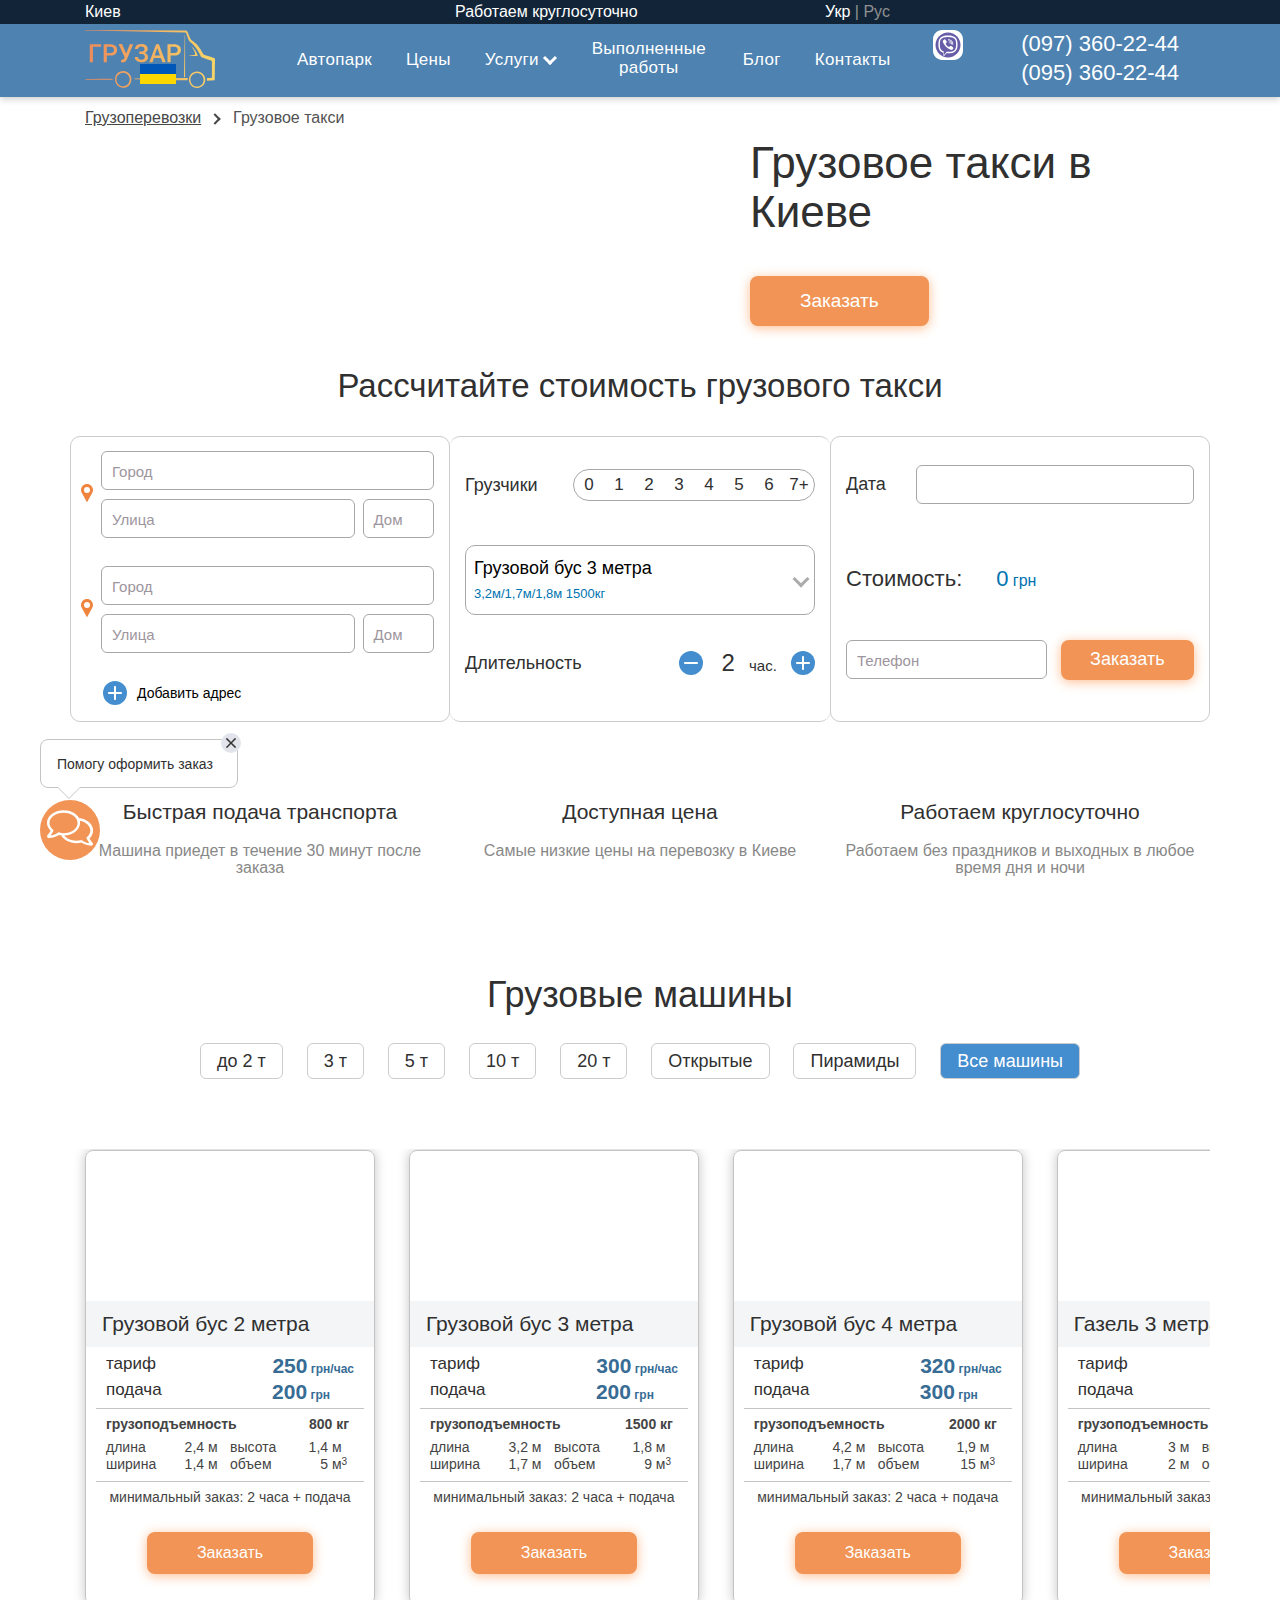
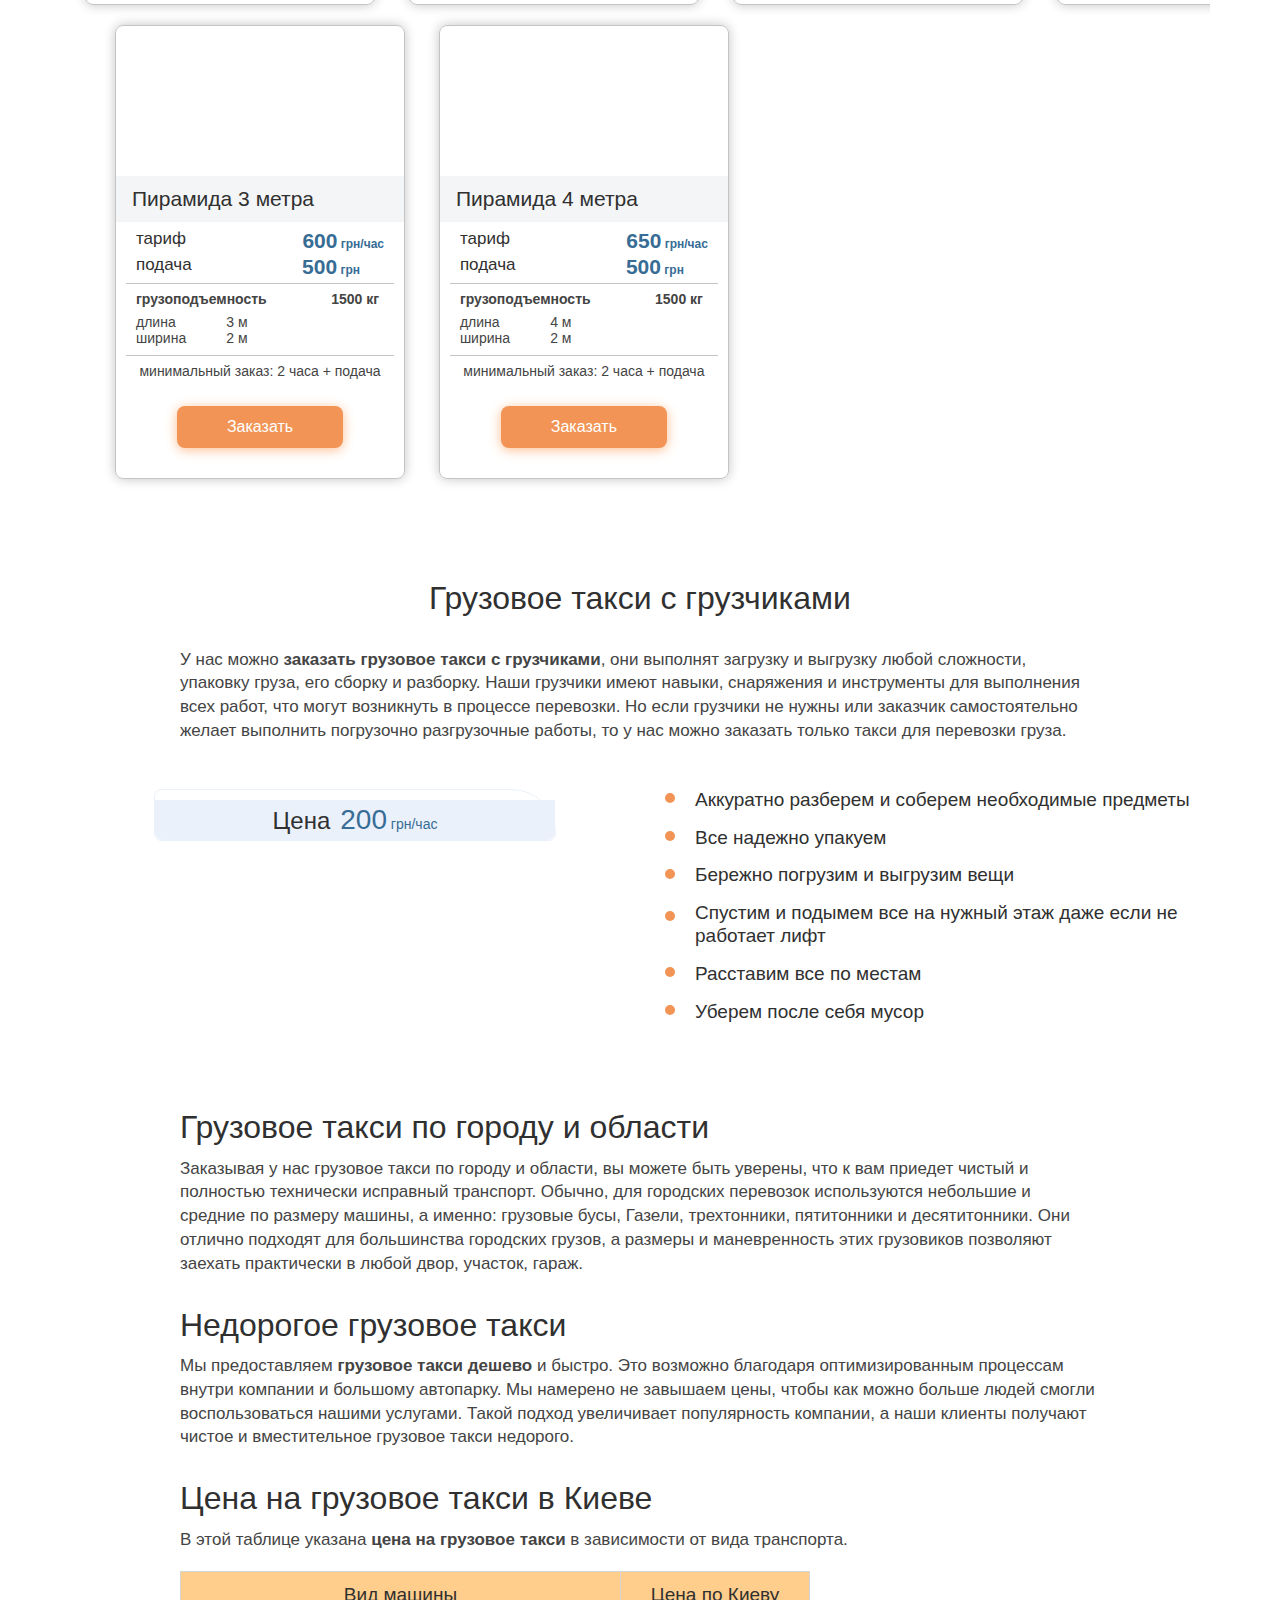
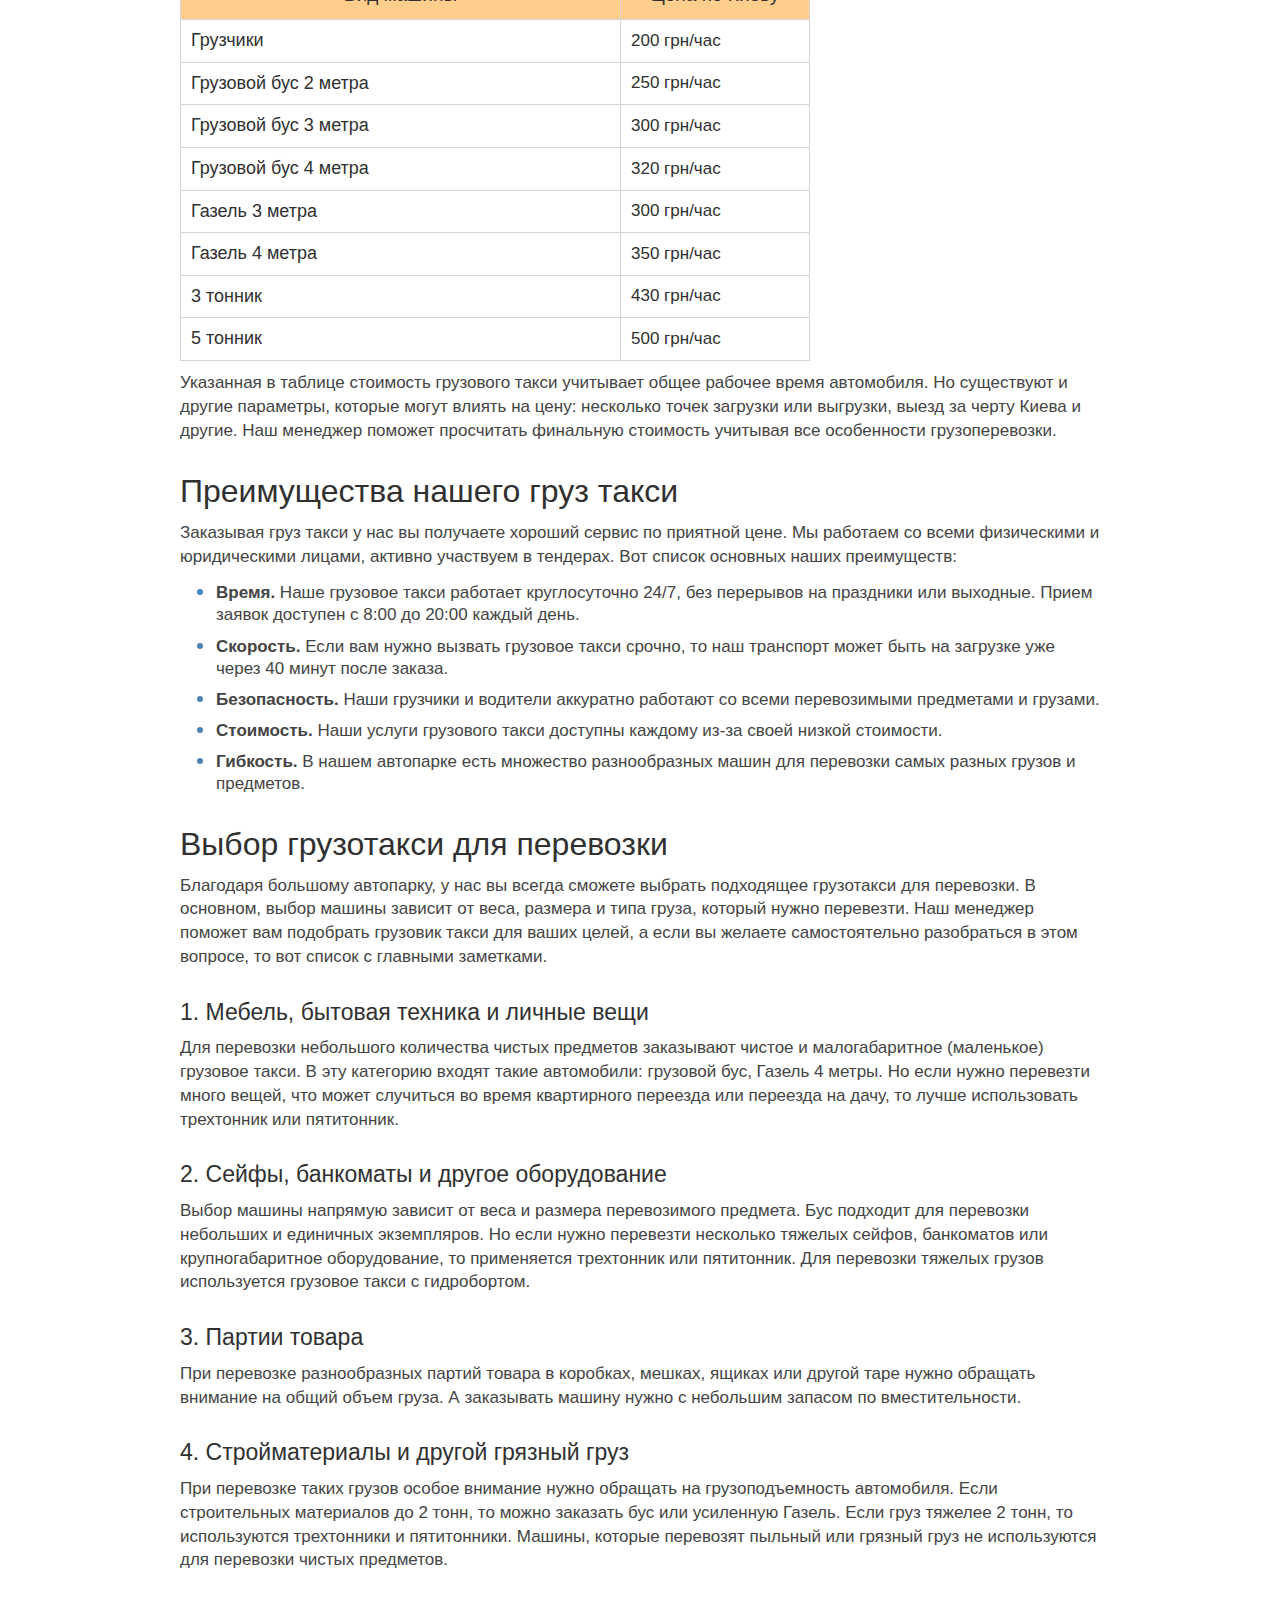
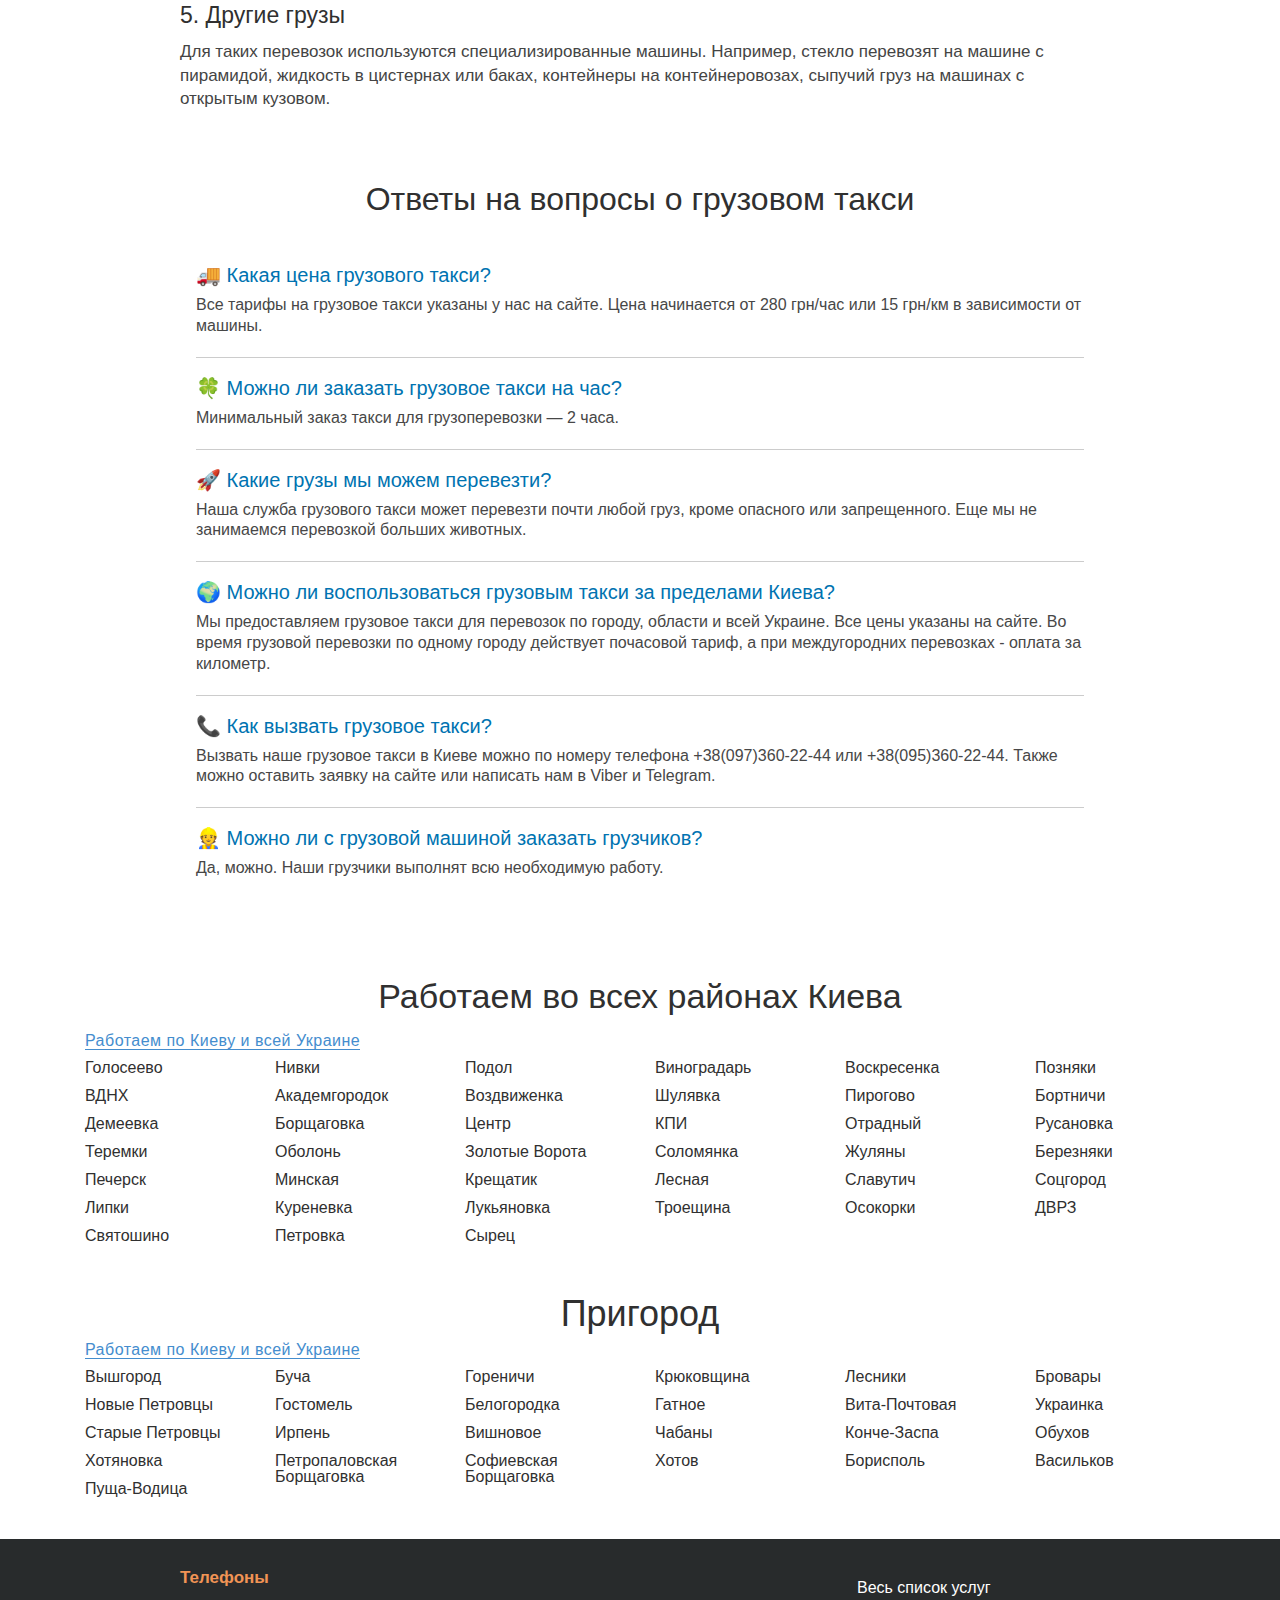
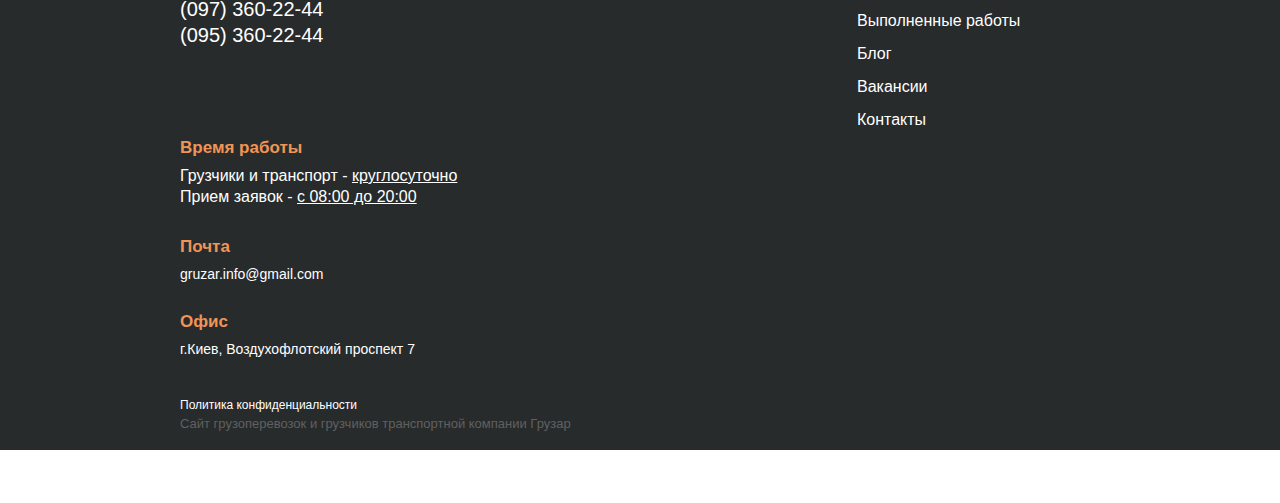
==== index.html @ 28104912 "add page to test" ====
<!DOCTYPE html>
<html lang="ru">
<head>
	<meta charset="utf-8">
	<meta name="viewport" content="width=device-width, initial-scale=1, shrink-to-fit=no">

	<title>Грузовое Такси Киев от 280 грн - Заказать недорого</title>
	<meta name="description" content="Заказать грузовое такси Киев ✔️ Недорого / Дешево ⚡️ Груз / Грузо такси ✔️ Вызвать грузовое такси с грузчиками ⭐ Цена / Стоимость услуги">

	<link rel="canonical" href="https://gruzar.com.ua/gruzovoe-taksi"/>

	<link rel="alternate" hreflang="ru" href="https://gruzar.com.ua/gruzovoe-taksi"/>
	<link rel="alternate" hreflang="uk" href="https://gruzar.com.ua/ua/gruzovoe-taksi"/>

	<meta property="og:title" content="Грузовое Такси Киев от 280 грн - Заказать недорого">
	<meta property="og:description" content="Заказать грузовое такси Киев ✔️ Недорого / Дешево ⚡️ Груз / Грузо такси ✔️ Вызвать грузовое такси с грузчиками ⭐ Цена / Стоимость услуги">
	<meta property="og:image" content="/images/main/cargo-taxi-600x425.jpg">
	<meta property="og:url" content="https://gruzar.com.ua/gruzovoe-taksi">
	<meta property="og:type" content="website">

	<link rel="shortcut icon" href="/images/favicon/favicon.ico" type="image/x-icon"/>
	<link rel="icon" type="image/png" sizes="32x32" href="/images/favicon/favicon-32x32.png"/>
	<link rel="apple-touch-icon" sizes="72x72" href="/images/favicon/favicon-72x72.png"/>
	<link rel="apple-touch-icon" sizes="114x114" href="/images/favicon/favicon-114x114.png"/>
	<link rel="apple-touch-icon" sizes="180x180" href="/images/favicon/favicon-180x180.png"/>

	<link rel="stylesheet" type="text/css" href="/css/bootstrap-grid.min.css"/>
	<link rel="stylesheet" type="text/css" href="/css/style.css"/>
	<link rel="stylesheet" type="text/css" href="/css/air-datepicker.css"/>
	<link rel="stylesheet" type="text/css" href="/css/calculator.css"/>
	<link rel="stylesheet" type="text/css" href="/css/services2.css"/>
	
	<script type="application/ld+json">
	{
		"@context": "http://schema.org",
		"@type": "Product",
		"image":"https://gruzar.com.ua/images/main/cargo-taxi-600x425.jpg",
		"name":"Грузовое такси",
		"brand":"Грузар",
		"description": "Заказать грузовое такси Киев ✔️ Недорого / Дешево ⚡️ Груз / Грузо такси ✔️ Вызвать грузовое такси с грузчиками ⭐ Цена / Стоимость услуги",
		"offers": {
			"@type": "Offer",
			"url": "https://gruzar.com.ua/gruzovoe-taksi",
			"price": "300",
			"priceCurrency": "UAH"
		}
	}
	</script>
	<!-- Google Tag Manager -->
	<script>(function(w,d,s,l,i){w[l]=w[l]||[];w[l].push({'gtm.start':
	new Date().getTime(),event:'gtm.js'});var f=d.getElementsByTagName(s)[0],
	j=d.createElement(s),dl=l!='dataLayer'?'&l='+l:'';j.async=true;j.src=
	'https://www.googletagmanager.com/gtm.js?id='+i+dl;f.parentNode.insertBefore(j,f);
	})(window,document,'script','dataLayer','GTM-MPBRTF9');</script>
	<!-- End Google Tag Manager -->
</head>
<body>
	<!-- Google Tag Manager (noscript) -->
	<noscript><iframe src="https://www.googletagmanager.com/ns.html?id=GTM-MPBRTF9"
	height="0" width="0" style="display:none;visibility:hidden"></iframe></noscript>
	<!-- End Google Tag Manager (noscript) -->
	<header>
		<div class="dark-menu">
			<div class="container">
				<div class="row no-gutters align-items-center">
					<div class="col-2 col-md-4">Киев</div>
					<div class="col-7 col-md-4 small-text">Работаем круглосуточно</div>
					<div class="col-3 col-md-4 language"><a href="https://gruzar.com.ua/ua/gruzovoe-taksi" title="Українська">Укр</a> | Рус</div>
				</div>
			</div>
		</div>
		<div class="light-menu">
			<div class="container">
				<div class="row no-gutters align-items-center">
					<div class="col-1 col-sm-2 d-lg-none">
						<div class="toggle-menu hamRotate">
							<span class="line top"></span>
							<span class="line middle"></span>
							<span class="line bottom"></span>
						</div>
					</div>
					<div class="col-3 col-sm-3 col-lg-2 header-logo">
						<a href="https://gruzar.com.ua" title="Главная"><img src="/images/logo.svg" width="130" height="auto" alt="Грузоперевозки Грузар"></a>
					</div>
					<div class="col-lg-7 mobile-menu">
						<ul class="header-menu">
							<li><a href="https://gruzar.com.ua/avtopark" title="Автопарк">Автопарк</a></li>
							<li><a href="https://gruzar.com.ua/tarifu" title="Цены">Цены</a></li>
							<li class="parrent"><span class="mobile-all-service">Услуги</span>
								<div class="mobile-all-service-list">
									<div class="submenu">
										<div class="submenu-block">
											<span class="listname">Переезды</span>
											<ul>
												<li><a href="https://gruzar.com.ua/kvartirnuj-pereezd" title="Квартирный переезд">Квартирный переезд</a></li>
												<li><a href="https://gruzar.com.ua/office-pereezd" title="Офисный переезд">Офисный переезд</a></li>
												<li><a href="https://gruzar.com.ua/pereezd/dachna" title="Переезд на дачу">Переезд на дачу</a></li>
												<li><a href="https://gruzar.com.ua/pereezd/sklad" title="Переезд склада">Переезд склада</a></li>
												<li><a href="https://gruzar.com.ua/pereezd" title="Организация переезда под ключ">Организация переезда</a></li>
											</ul>
										</div>
										<div class="submenu-block">
											<span class="listname">Перевозки</span>
											<ul>
												<li><a href="https://gruzar.com.ua/gruzchiki" title="Грузчики">Грузчики</a></li>
												<li class="submenu-active-link">Грузовое такси</li>
												<li><a href="https://gruzar.com.ua/perevozka-veshchei" title="Перевозка вещей">Перевозка вещей</a></li>
												<li><a href="https://gruzar.com.ua/perevozka-mebeli" title="Перевозка мебели">Перевозка мебели</a></li>
												<li><a href="https://gruzar.com.ua/perevozka-bytovoy-tekhniki/holodilnik" title="Перевозка холодильника">Перевозка холодильника</a></li>
												<li><a href="https://gruzar.com.ua/perevozka-mebeli/pianino" title="Перевозка пианино">Перевозка пианино</a></li>
											</ul>
										</div>
										<div class="submenu-block submenu-block-last">
											<ul class="list-submenu-block-last">
												<li><a href="https://gruzar.com.ua/perevozka-strojmaterialov/steklo" title="Перевозка стекла">Перевозка стекла</a></li>
												<li><a href="https://gruzar.com.ua/perevozka-strojmaterialov" title="Перевозка стройматериалов">Перевозка стройматериалов</a></li>
												<li><a href="https://gruzar.com.ua/perevozka-oborudovanija/sejf" title="Перевозка сейфа">Перевозка сейфа</a></li>
												<li><a href="https://gruzar.com.ua/avtoperevozki" title="Автоперевозки">Автоперевозки</a></li>
												<li><a href="https://gruzar.com.ua/avtopark/gazel" title="Перевозки на Газели">Перевозки на ГАЗЕЛИ</a></li>
												<li class="last"><a href="https://gruzar.com.ua/vse-uslugi" title="Полный список услуг">Полный список услуг</a></li>
											</ul>
										</div>
									</div>
									<div class="submenu-radius svg-left">
										<svg xmlns="http://www.w3.org/2000/svg" xmlns:xlink="http://www.w3.org/1999/xlink" width="16" height="16" viewBox="0 0 10 10">
											<path class="cls-1" d="M615,13449a10.015,10.015,0,0,0,10-10v10H615Z" transform="translate(-615 -13439)"></path>
										</svg>
									</div>
									<div class="submenu-radius svg-right">
										<svg xmlns="http://www.w3.org/2000/svg" xmlns:xlink="http://www.w3.org/1999/xlink" width="16" height="16" viewBox="0 0 10 10">
											<path class="cls-1" d="M615,13449a10.015,10.015,0,0,0,10-10v10H615Z" transform="translate(-615 -13439)"></path>
										</svg>
									</div>
								</div>
							</li>
							<li class="cases"><a href="https://gruzar.com.ua/vypolnennye-raboty" title="Выполненные работы">Выполненные работы</a></li>
							<li><a href="https://gruzar.com.ua/blog" title="Блог">Блог</a></li>
							<li><a href="https://gruzar.com.ua/contacts" title="Контакты">Контакты</a></li>
						</ul>
					</div>
					<div class="col-8 col-sm-7 col-lg-3">
						<div class="header-phones">
							<div class="phone-messengers">
								<a rel="nofollow" href="viber://chat?number=380973602244" title="Написать в Viber"><img src="/images/viber-logo.svg" width="30" height="auto" alt="Логотип Viber"></a>
								<a rel="nofollow" href="tg://resolve?domain=gruzar" title="Написать в Telegram"><img src="/images/telegram-logo.svg" width="30" height="auto" alt="Логотип Telegram"></a>
							</div>
							<div class="phone-numbers">
								<a rel="nofollow" href="tel:0973602244" title="Номер телефона 0973602244">(097) 360-22-44</a>
								<a rel="nofollow" href="tel:0953602244" title="Номер телефона 0953602244">(095) 360-22-44</a>
							</div>
						</div>
					</div>
				</div>
			</div>
		</div>
	</header>
	<section class="banner under-header">
		<div class="container">
			<ul class="main-breadcrumbs" itemscope itemtype="https://schema.org/BreadcrumbList">
				<li class="main-breadcrumbs-link" itemprop="itemListElement" itemscope itemtype="https://schema.org/ListItem"><a itemprop="item" href="https://gruzar.com.ua" title="Грузоперевозки"><span itemprop="name">Грузоперевозки</span></a><meta itemprop="position" content="1" /></li>
				<li class="main-breadcrumbs-active-link" itemprop="itemListElement" itemscope itemtype="https://schema.org/ListItem"><span itemprop="name">Грузовое такси</span><meta itemprop="position" content="2" /></li>
			</ul>
			<div class="row align-items-center">
				<div class="col-12 col-sm-6 col-lg-7"><img src="/images/cargo-taxi.svg" width="630" height="auto" alt="Грузовое такси"></div>
				<div class="col-12 col-sm-6 col-lg-5 banner-text">
					<h1>Грузовое такси в Киеве</h1>
					<div class="banner-buy"><button class="open-phone-form default banner-size" type="button" data-type="Кнопка с баннера">Заказать</button></div>
				</div>
			</div>
		</div>
	</section>
	<section class="calculator">
		<div class="container">
			<div class="row">
				<div class="col-12 calculator-button-wrap">
					<h2>Рассчитайте стоимость грузового такси</h2>
					<div class="arrow-button">
						<span id="open_calc" class="status-calc visible">[Показать]</span>
						<span id="close_calc" class="status-calc unvisible">[Закрыть]</span>
					</div>
				</div>
			</div>
			<div class="row justify-content-center wrap-calculator close-calc-width-767">
				<div class="col-12 col-sm-10 col-md-4 item">
					<div class="wrap-address">
						<div class="address">
							<div class="img-location"><svg width="12" height="18" viewBox="0 0 12 18"><path fill-rule="evenodd" clip-rule="evenodd" d="M0 6.00001C0 2.69167 2.69167 0 6.00001 0C9.30836 0 12 2.69167 12 5.99998C12 6.99314 11.7517 7.9779 11.2815 8.84837L6.32812 17.8066C6.26221 17.926 6.13659 18 6.00001 18C5.86343 18 5.73782 17.926 5.6719 17.8066L0.720351 8.85132C0.248309 7.9779 0 6.99318 0 6.00001Z" fill="#EE843E"></path><circle cx="6" cy="6" r="3" fill="#FFFFFF"></circle></svg></div>
							<div class="intup-filds">
								<div id="select_city_1_wrap" class="city">
									<input class="entry" type="text" list="list_city_1" id="city" required="" name="1" inputmode="text" autocomplete="off">
									<label id="city23" class="for-entry" for="city">Город</label>
									<datalist id="list_city_1" class="option_list d-none"></datalist>
								</div>
								<div id="select_street_1_wrap" class="street-house-line">
									<div class="street">
										<input class="entry" type="text" list="list_street_1" id="street" required="" name="1" inputmode="text" autocomplete="off">
										<label class="for-entry" for="street">Улица</label>
										<datalist id="list_street_1" class="option_list d-none"></datalist>
									</div>
									<div class="house">
										<input class="entry" type="text" id="house" required="" name="1" inputmode="text" autocomplete="off">
										<label class="for-entry" for="house" autocomplete="off">Дом</label>
									</div>
								</div>
							</div>
						</div>
						<div class="address">
							<div class="img-location"><svg width="12" height="18" viewBox="0 0 12 18"><path fill-rule="evenodd" clip-rule="evenodd" d="M0 6.00001C0 2.69167 2.69167 0 6.00001 0C9.30836 0 12 2.69167 12 5.99998C12 6.99314 11.7517 7.9779 11.2815 8.84837L6.32812 17.8066C6.26221 17.926 6.13659 18 6.00001 18C5.86343 18 5.73782 17.926 5.6719 17.8066L0.720351 8.85132C0.248309 7.9779 0 6.99318 0 6.00001Z" fill="#EE843E"></path><circle cx="6" cy="6" r="3" fill="#FFFFFF"></circle></svg></div>
							<div class="intup-filds">
								<div id="select_city_2_wrap" class="city">
									<input class="entry" type="text" id="city2"  list="list_city_2" required="" name="1" inputmode="text" autocomplete="off">
									<label class="for-entry" for="city2">Город</label>
									<datalist id="list_city_2" class="option_list d-none"></datalist>
								</div>
								<div id="select_street_2_wrap" class="street-house-line">
									<div class="street">
										<input class="entry" type="text" list="list_street_2" id="street2" required="" name="1" inputmode="text" autocomplete="off">
										<label class="for-entry" for="street2">Улица</label>
										<datalist id="list_street_2" class="option_list d-none"></datalist>
									</div>	
									<div class="house">
										<input class="entry" type="text" id="house2" required="" name="1" inputmode="text" autocomplete="off">
										<label class="for-entry" for="house2">Дом</label>
									</div>
								</div>
							</div>
						</div>
						<div id="address3" class="address additional-address d-none">
							<div class="img-location"><svg width="12" height="18" viewBox="0 0 12 18"><path fill-rule="evenodd" clip-rule="evenodd" d="M0 6.00001C0 2.69167 2.69167 0 6.00001 0C9.30836 0 12 2.69167 12 5.99998C12 6.99314 11.7517 7.9779 11.2815 8.84837L6.32812 17.8066C6.26221 17.926 6.13659 18 6.00001 18C5.86343 18 5.73782 17.926 5.6719 17.8066L0.720351 8.85132C0.248309 7.9779 0 6.99318 0 6.00001Z" fill="#EE843E"></path><circle cx="6" cy="6" r="3" fill="#FFFFFF"></circle></svg></div>
							<div class="intup-filds">
								<div id="select_city_3_wrap" class="city">
									<input class="entry" type="text" list="list_city_3" id="city3" required="" name="1" inputmode="text" autocomplete="off">
									<label class="for-entry" for="city3">Город</label>
									<datalist id="list_city_3" class="option_list d-none"></datalist>
								</div>
								<div class="street-house-line">
									<div id="select_street_3_wrap" class="street">
										<input class="entry" type="text" list="list_street_3" id="street3" required="" name="1" inputmode="text" autocomplete="off">
										<label class="for-entry" for="street3">Улица</label>
										<datalist id="list_street_3" class="option_list d-none"></datalist>
									</div>
									<div class="house">
										<input class="entry" type="text" id="house3" required="" name="1" inputmode="text" autocomplete="off">
										<label class="for-entry" for="house3">Дом</label>
									</div>
								</div>
							</div>
							<button id="close-3" type="button" class="close__adress"><svg version="1.1" xmlns="http://www.w3.org/2000/svg" xmlns:xlink="http://www.w3.org/1999/xlink" width="10" height="10" viewBox="0 0 40 40"><path d="M24.2,20L37.1,7.2l2.6-2.6c0.4-0.4,0.4-1,0-1.4l-2.8-2.8c-0.4-0.4-1-0.4-1.4,0L20,15.8L4.5,0.3c-0.4-0.4-1-0.4-1.4,0L0.3,3.1c-0.4,0.4-0.4,1,0,1.4L15.8,20L0.3,35.5c-0.4,0.4-0.4,1,0,1.4l2.8,2.8c0.4,0.4,1,0.4,1.4,0L20,24.2l12.8,12.8l2.6,2.6c0.4,0.4,1,0.4,1.4,0l2.8-2.8c0.4-0.4,0.4-1,0-1.4L24.2,20z"/></svg></button>
						</div>
						<div class="address additional-address d-none">
							<div class="img-location"><svg width="12" height="18" viewBox="0 0 12 18"><path fill-rule="evenodd" clip-rule="evenodd" d="M0 6.00001C0 2.69167 2.69167 0 6.00001 0C9.30836 0 12 2.69167 12 5.99998C12 6.99314 11.7517 7.9779 11.2815 8.84837L6.32812 17.8066C6.26221 17.926 6.13659 18 6.00001 18C5.86343 18 5.73782 17.926 5.6719 17.8066L0.720351 8.85132C0.248309 7.9779 0 6.99318 0 6.00001Z" fill="#EE843E"></path><circle cx="6" cy="6" r="3" fill="#FFFFFF"></circle></svg></div>
							<div class="intup-filds">
								<div id="select_city_4_wrap" class="city">
									<input class="entry" type="text" list="list_city_4" id="city4" required="" name="1" inputmode="text" autocomplete="off">
									<label class="for-entry" for="city4">Город</label>
									<datalist id="list_city_4" class="option_list d-none"></datalist>
								</div>
								<div class="street-house-line">
									<div id="select_street_4_wrap" class="street">
										<input class="entry" type="text" list="list_street_4" id="street4" required="" name="1" inputmode="text" autocomplete="off">
										<label class="for-entry" for="street4">Улица</label>
										<datalist id="list_street_4" class="option_list d-none"></datalist>
									</div>
									<div class="house">
										<input class="entry" type="text" id="house4" required="" name="1" inputmode="text" autocomplete="off">
										<label class="for-entry" for="house4">Дом</label>
									</div>
								</div>
							</div>
							<button id="close-4" type="button" class="close__adress"><svg version="1.1" xmlns="http://www.w3.org/2000/svg" xmlns:xlink="http://www.w3.org/1999/xlink" width="10" height="10" viewBox="0 0 40 40"><path d="M24.2,20L37.1,7.2l2.6-2.6c0.4-0.4,0.4-1,0-1.4l-2.8-2.8c-0.4-0.4-1-0.4-1.4,0L20,15.8L4.5,0.3c-0.4-0.4-1-0.4-1.4,0L0.3,3.1c-0.4,0.4-0.4,1,0,1.4L15.8,20L0.3,35.5c-0.4,0.4-0.4,1,0,1.4l2.8,2.8c0.4,0.4,1,0.4,1.4,0L20,24.2l12.8,12.8l2.6,2.6c0.4,0.4,1,0.4,1.4,0l2.8-2.8c0.4-0.4,0.4-1,0-1.4L24.2,20z"/></svg></button>
						</div>
						<div class="address additional-address d-none">
							<div class="img-location"><svg width="12" height="18" viewBox="0 0 12 18"><path fill-rule="evenodd" clip-rule="evenodd" d="M0 6.00001C0 2.69167 2.69167 0 6.00001 0C9.30836 0 12 2.69167 12 5.99998C12 6.99314 11.7517 7.9779 11.2815 8.84837L6.32812 17.8066C6.26221 17.926 6.13659 18 6.00001 18C5.86343 18 5.73782 17.926 5.6719 17.8066L0.720351 8.85132C0.248309 7.9779 0 6.99318 0 6.00001Z" fill="#EE843E"></path><circle cx="6" cy="6" r="3" fill="#FFFFFF"></circle></svg></div>
							<div class="intup-filds">
								<div id="select_city_5_wrap" class="city">
									<input class="entry" type="text" list="list_city_5" id="city5" required="" name="1" inputmode="text" autocomplete="off">
									<label class="for-entry" for="city5">Город</label>
									<datalist id="list_city_5" class="option_list d-none"></datalist>
								</div>
								<div class="street-house-line">
									<div id="select_street_5_wrap" class="street">
										<input class="entry" type="text" list="list_street_5" id="street5" required="" name="1" inputmode="text" autocomplete="off">
										<label class="for-entry" for="street5">Улица</label>
										<datalist id="list_street_5" class="option_list d-none"></datalist>
									</div>
									<div class="house">
										<input class="entry" type="text" id="house5" required="" name="1" inputmode="text" autocomplete="off">
										<label class="for-entry" for="house5">Дом</label>
									</div>
								</div>
							</div>
							<button id="close-5" type="button" class="close__adress"><svg version="1.1" xmlns="http://www.w3.org/2000/svg" xmlns:xlink="http://www.w3.org/1999/xlink" width="10" height="10" viewBox="0 0 40 40"><path d="M24.2,20L37.1,7.2l2.6-2.6c0.4-0.4,0.4-1,0-1.4l-2.8-2.8c-0.4-0.4-1-0.4-1.4,0L20,15.8L4.5,0.3c-0.4-0.4-1-0.4-1.4,0L0.3,3.1c-0.4,0.4-0.4,1,0,1.4L15.8,20L0.3,35.5c-0.4,0.4-0.4,1,0,1.4l2.8,2.8c0.4,0.4,1,0.4,1.4,0L20,24.2l12.8,12.8l2.6,2.6c0.4,0.4,1,0.4,1.4,0l2.8-2.8c0.4-0.4,0.4-1,0-1.4L24.2,20z"/></svg></button>
						</div>
						<div class="help-message d-none">Больше дополнительных адресов добавит менеджер</div>
					</div>
					<div class="wrap-add-address">
						<button id="add" type="button" class="circle-button add-address"><span class="circle"><svg width="24" height="24" focusable="false" viewBox="0 0 24 24" aria-hidden="true"><path d="M18 13h-5v5c0 .55-.45 1-1 1s-1-.45-1-1v-5H6c-.55 0-1-.45-1-1s.45-1 1-1h5V6c0-.55.45-1 1-1s1 .45 1 1v5h5c.55 0 1 .45 1 1s-.45 1-1 1z" fill="#FFFFFF"></path></svg></span>Добавить адрес</button>
						<div class=""></div>
					</div>
				</div>
				<div class="col-12 col-sm-10 col-md-4 item">
					<div class="wrap-details">
						<div class="calc-movers">
							<span class="mini-title">Грузчики</span>
							<div class="count">
								<input class="count__mover" id="count-mover-0" type="radio" name="calc-count-mover">
								<input class="count__mover" id="count-mover-1" type="radio" name="calc-count-mover">
								<input class="count__mover" id="count-mover-2" type="radio" name="calc-count-mover">
								<input class="count__mover" id="count-mover-3" type="radio" name="calc-count-mover">
								<input class="count__mover" id="count-mover-4" type="radio" name="calc-count-mover">
								<input class="count__mover" id="count-mover-5" type="radio" name="calc-count-mover">
								<input class="count__mover" id="count-mover-6" type="radio" name="calc-count-mover">
								<input class="count__mover" id="count-mover-7" type="radio" name="calc-count-mover">
								<label data-person="0" data-priceHours="200" data-add-address="0" class="label__mover label__mover-0" for="count-mover-0">0</label>
								<label data-person="1" data-priceHours="200" data-add-address="0" class="label__mover label__mover-1" for="count-mover-1">1</label>
								<label data-person="2" data-priceHours="200" data-add-address="0" class="label__mover label__mover-2" for="count-mover-2">2</label>
								<label data-person="3" data-priceHours="200" data-add-address="0" class="label__mover label__mover-3" for="count-mover-3">3</label>
								<label data-person="4" data-priceHours="200" data-add-address="0" class="label__mover label__mover-4" for="count-mover-4">4</label>
								<label data-person="5" data-priceHours="200" data-add-address="0" class="label__mover label__mover-5" for="count-mover-5">5</label>
								<label data-person="6" data-priceHours="200" data-add-address="0" class="label__mover label__mover-6" for="count-mover-6">6</label>
								<label data-person="7" data-priceHours="200" data-add-address="0" class="label__mover label__mover-7" for="count-mover-7">7+</label>
							</div>
						</div>
						<div class="calc-cars">
							<button type="button" class="dropdown-cars">
								<div class="car-information car-selected">
									<span data-additional="100" data-innings="200" data-priceHours="300" data-minHours="2" class="car-name">Грузовой бус 3 метра</span>
									<span class="car-description">3,2м/1,7м/1,8м 1500кг</span>
								</div>
								<div class="mini-image"><img src="/images/cars/car-bus-3-meters.svg" alt="Автомобиль грузовой бус 3 метра"></div>
							</button>
							<div class="cars-list">
								<div class="cars-list-item">
									<div class="car-information">
										<span data-additional="0" data-innings="0" data-priceHours="0" data-minHours="2" class="car-name">Без машины</span>
										<span class="car-description"></span>
									</div>
									<div class="mini-image no-car"><img src="/images/cars/no-car.svg" alt="Без машини"></div>
								</div>
								<div class="cars-list-item">
									<div class="car-information">
										<span data-additional="100" data-innings="200" data-priceHours="250" data-minHours="2" class="car-name">Грузовой бус 2 метра</span>
										<span class="car-description">2,4м/1,4м/1,4м 800кг</span>
									</div>
									<div class="mini-image"><img src="/images/cars/car-bus-2-meters.svg" alt="Автомобиль грузовой бус 2 метра"></div>
								</div>
								<div class="cars-list-item">
									<div class="car-information">
										<span data-additional="100" data-innings="200" data-priceHours="300" data-minHours="2" class="car-name">Грузовой бус 3 метра</span>
										<span class="car-description">3,2м/1,7м/1,8м 1500кг</span>
									</div>
									<div class="mini-image"><img src="/images/cars/car-bus-3-meters.svg" alt="Автомобиль грузовой бус 3 метра"></div>
								</div>
								<div class="cars-list-item">
									<div class="car-information">
										<span data-additional="100" data-innings="300" data-priceHours="320" data-minHours="2" class="car-name">Грузовой бус 4 метра</span>
										<span class="car-description">4,2м/1,7м/1,9м 2000кг</span>
									</div>
									<div class="mini-image"><img src="/images/cars/car-bus-4-meters.svg" alt="Автомобиль грузовой бус 4 метра"></div>
								</div>
								<div class="cars-list-item">
									<div class="car-information">
										<span data-additional="100" data-innings="200" data-priceHours="300" data-minHours="2" class="car-name">Газель 3 метра</span>
										<span class="car-description">3м/2м/1,6м 1200кг</span>
									</div>
									<div class="mini-image"><img src="/images/cars/car-gazel-3-meters.svg" alt="Автомобиль Газель 3 метра"></div>
								</div>
								<div class="cars-list-item">
									<div class="car-information">
										<span data-additional="100" data-innings="300" data-priceHours="350" data-minHours="2" class="car-name">Газель 4 метра</span>
										<span class="car-description">4м/2м/2м 1500кг</span>
									</div>
									<div class="mini-image"><img src="/images/cars/car-gazal-4-meters-furgon.svg" alt="Автомобиль Газель 4 метра"></div>
								</div>
								<div class="cars-list-item">
									<div class="car-information">
										<span data-additional="100" data-innings="440" data-priceHours="430" data-minHours="2" class="car-name">3 тонник</span>
										<span class="car-description">4м/2м/2м 3000кг</span>
									</div>
									<div class="mini-image"><img src="/images/cars/car-3-tons-furgon.svg" alt="Автомобиль 3 тонник"></div>
								</div>
								<div class="cars-list-item">
									<div class="car-information">
										<span data-additional="150" data-innings="500" data-priceHours="500" data-minHours="3" class="car-name">5 тонник</span>
										<span class="car-description">6м/2,4м/2,4м 5000кг</span>
									</div>
									<div class="mini-image"><img src="/images/cars/car-5-tons.svg" alt="Автомобиль 5 тонник"></div>
								</div>
								<div class="cars-list-item">
									<div class="car-information">
										<span data-additional="200" data-innings="800" data-priceHours="700" data-minHours="4" class="car-name">10 тонник</span>
										<span class="car-description">7,2м/2,5м/2,5м 10000кг</span>
									</div>
									<div class="mini-image"><img src="/images/cars/car-10-tons-furgon.svg" alt="Автомобиль 10 тонник"></div>
								</div>
								<div class="cars-list-item">
									<div class="car-information">
										<span data-additional="200" data-innings="6000" data-priceHours="0" data-minHours="2"class="car-name">Фура 20 тонн</span>
										<span class="car-description">7,2м/2,5м/2,5м 20000кг</span>
									</div>
									<div class="mini-image"><img src="/images/cars/car-20-tons.svg" alt="Автомобиль фура 20 тонн"></div>
								</div>
								<div class="cars-list-item">
									<div class="car-information">
										<span data-additional="100" data-innings="280" data-priceHours="280" data-minHours="2" class="car-name">Борт 3 метра</span>
										<span class="car-description">3м/2м 1200кг</span>
									</div>
									<div class="mini-image"><img src="/images/cars/car-open-3-meters.svg" alt="Автомобиль борт 3 метра"></div>
								</div>
								<div class="cars-list-item">
									<div class="car-information">
										<span data-additional="100" data-innings="300" data-priceHours="300" data-minHours="2" class="car-name">Борт 4 метра</span>
										<span class="car-description">4м/2м 1200кг</span>
									</div>
									<div class="mini-image"><img src="/images/cars/car-open-4-meters.svg" alt="Автомобиль борт 4 метра"></div>
								</div>
								<div class="cars-list-item">
									<div class="car-information">
										<span data-additional="100" data-innings="500" data-priceHours="600" data-minHours="2" class="car-name">Пирамида 3 метра</span>
										<span class="car-description">3м/2м 1500кг</span>
									</div>
									<div class="mini-image"><img src="/images/cars/car-glass-3-meters.svg" alt="Автомобиль пирамида 3 метра"></div>
								</div>
								<div class="cars-list-item">
									<div class="car-information">
										<span data-additional="100" data-innings="500" data-priceHours="650" data-minHours="2" class="car-name">Пирамида 4 метра</span>
										<span class="car-description">4м/2м 1500кг</span>
									</div>
									<div class="mini-image"><img src="/images/cars/car-glass-4-meters.svg" alt="Автомобиль пирамида 4 метра"></div>
								</div>
							</div>
						</div>
						<div class="calc-time">
							<span class="mini-title">Длительность</span>
							<div class="count-time">
								<button type="button" class="circle-button minus"><span class="circle"><svg width="24" height="24" focusable="false" viewBox="0 0 24 24" aria-hidden="true"><path d="M18 13H6c-.55 0-1-.45-1-1s.45-1 1-1h12c.55 0 1 .45 1 1s-.45 1-1 1z" fill="#FFFFFF"></path></svg></span></button>
								<div class="time-line">
									<span class="amount">2</span>
									<span class="unit">час.</span>
								</div>
								<button type="button" class="circle-button plus"><span class="circle"><svg width="24" height="24" focusable="false" viewBox="0 0 24 24" aria-hidden="true"><path d="M18 13h-5v5c0 .55-.45 1-1 1s-1-.45-1-1v-5H6c-.55 0-1-.45-1-1s.45-1 1-1h5V6c0-.55.45-1 1-1s1 .45 1 1v5h5c.55 0 1 .45 1 1s-.45 1-1 1z" fill="#FFFFFF"></path></svg></span></button>
							</div>
							<div class="warning hidden">Минимальный заказ <span>2</span> часа</div>
						</div>
					</div>
				</div>
				<div class="col-12 col-sm-10 col-md-4 item">
					<div class="warp-others">
						<div class="calc-date">
							<span class="mini-title">Дата</span>
							<input class="entry" type="text" id="airdatepicker" required="" readonly autocomplete="off">
							<label class="for-entry" for="airdatepicker"><img width="24" height="24" src="/images/calendar.svg" alt="Календарь"></label>
						</div>
						<div class="calc-total">
							<span class="total-title">Стоимость:</span>
							<span class="total"><span class="sum-price">0</span> грн</span>
						</div>
						<div class="calc-order">
							<input class="entry" type="tel" id="calc-phone" required="" name="phone" class="form-phone-input" inputmode="text" autocomplete="off"><label class="for-entry" for="calc-phone">Телефон</label>
							<input type="hidden" value="РУС Грузовое такси" name="page">
							<button type="submit" class="default small-size send submitPhoneBtn-calc" id="submitPhoneBtn" data-type="Кнопка с калькулятора">Заказать</button>
							<div class="form-sent-error hidden">Неправильно введен номер</div>
							<div class="form-sent-error-emptyInputs hidden">Недостаточно информации</div>
						</div>
					</div>
				</div>
			</div>
		</div>	
	</section>
	<section class="benefits">
		<div class="container">
			<div class="row">
				<div class="col-12 col-md-4 item">
					<img src="/images/fast.svg" width="220" height="auto" alt="Грузовая машина с таймером">
					<div class="b-item-text">
						<span class="item-title">Быстрая подача транспорта</span>
						<span class="item-description">Машина приедет в течение 30 минут после заказа</span>
					</div>
				</div>
				<div class="col-12 col-md-4 item">
					<img src="/images/cheap.svg" width="220" height="auto" alt="Кошелек с деньгами">
					<div class="b-item-text">
						<span class="item-title">Доступная цена</span>
						<span class="item-description">Самые низкие цены на перевозку в Киеве</span>
					</div>
				</div>
				<div class="col-12 col-md-4 item">
					<img src="/images/round-the-clock.svg" width="220" height="auto" alt="Календарь">
					<div class="b-item-text">
						<span class="item-title">Работаем круглосуточно</span>
						<span class="item-description">Работаем без праздников и выходных в любое время дня и ночи</span>
					</div>
				</div>
			</div>
		</div>
	</section>
	<section class="cars">
		<div class="container">
			<div class="servise-title">Грузовые машины</div>
			<div class="row">
				<div class="tablist-cars">
					<ul class="tablist first-tablist">
						<li id="first">до 2 т</li>
						<li id="second">3 т</li>
						<li id="third">5 т</li>
						<li id="fourth">10 т</li>
						<li id="fifth">20 т</li>
					</ul>
					<ul class="tablist second-tablist">	
						<li id="sixth">Открытые</li>
						<li id="seventh">Пирамиды</li>
						<li id="all" class="active-tab">Все машины</li>
					</ul>
				</div>
				<div class="col-12 all-cars">
					<div class="slider-wrapper">
						<div class="car-card active" data-id="first">
							<div class="image-block"><img src="/images/cars/car-bus-2-meters.svg" width="230" height="auto" alt="Грузовой бус 2 метра"></div>
							<div class="title-block">Грузовой бус 2 метра</div>
							<div class="description-block">
								<div class="price-block">
									<div class="rate"><span class="title-price">тариф</span><span class="price" data-number="1">250<span> грн/час</span></span></div>
									<div class="supply"><span class="title-price">подача</span><span class="price" data-supply="1">200<span> грн</span></span></div>
								</div>
								<div class="sizes-block">
									<div class="sizes-row"><span class="bold">грузоподъемность</span><span class="bold">800 кг</span></div>
									<div class="sizes-col">
										<p>длина <span>2,4 м</span></p>
										<p>ширина <span>1,4 м</span></p>
									</div>
									<div class="sizes-col">
										<p>высота <span>1,4 м</span></p>
										<p>объем <span>5 м<span class="volume">3</span></span></p>
									</div>
								</div>
								<div class="car-minimum">минимальный заказ: 2 часа + подача</div>
							</div>
							<div class="buy"><button class="open-phone-form default middle-size" type="button" data-type="Грузовой бус 2 метра" data-title="Грузовой бус 2 метра">Заказать</button></div>
						</div>
						<div class="car-card active" data-id="first">
							<div class="image-block"><img src="/images/cars/car-bus-3-meters.svg" width="230" height="auto" alt="Грузовой бус 3 метра"></div>
							<div class="title-block">Грузовой бус 3 метра</div>
							<div class="description-block">
								<div class="price-block">
									<div class="rate"><span class="title-price">тариф</span><span class="price" data-number="2">300<span> грн/час</span></span></div>
									<div class="supply"><span class="title-price">подача</span><span class="price" data-supply="2">200<span> грн</span></span></div>
								</div>
								<div class="sizes-block">
									<div class="sizes-row"><span class="bold">грузоподъемность</span><span class="bold">1500 кг</span></div>
									<div class="sizes-col">
										<p>длина <span>3,2 м</span></p>
										<p>ширина <span>1,7 м</span></p>
									</div>
									<div class="sizes-col">
										<p>высота <span>1,8 м</span></p>
										<p>объем <span>9 м<span class="volume">3</span></span></p>
									</div>
								</div>
								<div class="car-minimum">минимальный заказ: 2 часа + подача</div>
							</div>
							<div class="buy"><button class="open-phone-form default middle-size" type="button" data-type="Грузовой бус 3 метра" data-title="Грузовой бус 3 метра">Заказать</button></div>
						</div>
						<div class="car-card active" data-id="first">
							<div class="image-block"><img src="/images/cars/car-bus-4-meters.svg" width="230" height="auto" alt="Грузовой бус 4 метра"></div>
							<div class="title-block">Грузовой бус 4 метра</div>
							<div class="description-block">
								<div class="price-block">
									<div class="rate"><span class="title-price">тариф</span><span class="price" data-number="3">320<span> грн/час</span></span></div>
									<div class="supply"><span class="title-price">подача</span><span class="price" data-supply="3">300<span> грн</span></span></div>
								</div>
								<div class="sizes-block">
									<div class="sizes-row"><span class="bold">грузоподъемность</span><span class="bold">2000 кг</span></div>
									<div class="sizes-col">
										<p>длина <span>4,2 м</span></p>
										<p>ширина <span>1,7 м</span></p>
									</div>
									<div class="sizes-col">
										<p>высота <span>1,9 м</span></p>
										<p>объем <span>15 м<span class="volume">3</span></span></p>
									</div>
								</div>
								<div class="car-minimum">минимальный заказ: 2 часа + подача</div>
							</div>
							<div class="buy"><button class="open-phone-form default middle-size" type="button" data-type="Грузовой бус 4 метра" data-title="Грузовой бус 4 метра">Заказать</button></div>
						</div>
						<div class="car-card active" data-id="first">
							<div class="image-block"><img src="/images/cars/car-gazel-3-meters.svg" width="230" height="auto" alt="Машина Газель 3 метра"></div>
							<div class="title-block">Газель 3 метра</div>
							<div class="description-block">
								<div class="price-block">
									<div class="rate"><span class="title-price">тариф</span><span class="price" data-number="4">300<span> грн/час</span></span></div>
									<div class="supply"><span class="title-price">подача</span><span class="price" data-supply="4">200<span> грн</span></span></div>
								</div>
								<div class="sizes-block">
									<div class="sizes-row"><span class="bold">грузоподъемность</span><span class="bold">1200 кг</span></div>
									<div class="sizes-col">
										<p>длина <span>3 м</span></p>
										<p>ширина <span>2 м</span></p>
									</div>
									<div class="sizes-col">
										<p>высота <span>1,6 м</span></p>
										<p>объем <span>9 м<span class="volume">3</span></span></p>
									</div>
								</div>
								<div class="car-minimum">минимальный заказ: 2 часа + подача</div>
							</div>
							<div class="buy"><button class="open-phone-form default middle-size" type="button" data-type="Газель 3 метра" data-title="Газель 3 метра">Заказать</button></div>
						</div>
						<div class="car-card active" data-id="first">
							<div class="image-block"><img src="/images/cars/car-gazal-4-meters.svg" width="230" height="auto" alt="Машина Газель 4 метра тент"></div>
							<div class="title-block">Газель 4 метра тент</div>
							<div class="description-block">
								<div class="price-block">
									<div class="rate"><span class="title-price">тариф</span><span class="price" data-number="5">350<span> грн/час</span></span></div>
									<div class="supply"><span class="title-price">подача</span><span class="price" data-supply="5">300<span> грн</span></span></div>
								</div>
								<div class="sizes-block">
									<div class="sizes-row"><span class="bold">грузоподъемность</span><span class="bold">1500 кг</span></div>
									<div class="sizes-col">
										<p>длина <span>4 м</span></p>
										<p>ширина <span>2 м</span></p>
									</div>
									<div class="sizes-col">
										<p>высота <span>2 м</span></p>
										<p>объем <span>16 м<span class="volume">3</span></span></p>
									</div>
								</div>
								<div class="car-minimum">минимальный заказ: 2 часа + подача</div>
							</div>
							<div class="buy"><button class="open-phone-form default middle-size" type="button" data-type="Газель 4 метра тент" data-title="Газель 4 метра тент">Заказать</button></div>
						</div>
						<div class="car-card active" data-id="first">
							<div class="image-block"><img src="/images/cars/car-gazal-4-meters-furgon.svg" width="230" height="auto" alt="Машина Газель 4 метра фургон"></div>
							<div class="title-block">Газель 4 метра фургон</div>
							<div class="description-block">
								<div class="price-block">
									<div class="rate"><span class="title-price">тариф</span><span class="price" data-number="6">350<span> грн/час</span></span></div>
									<div class="supply"><span class="title-price">подача</span><span class="price" data-supply="6">300<span> грн</span></span></div>
								</div>
								<div class="sizes-block">
									<div class="sizes-row"><span class="bold">грузоподъемность</span><span class="bold">1500 кг</span></div>
									<div class="sizes-col">
										<p>длина <span>4 м</span></p>
										<p>ширина <span>2 м</span></p>
									</div>
									<div class="sizes-col">
										<p>высота <span>2 м</span></p>
										<p>объем <span>16 м<span class="volume">3</span></span></p>
									</div>
								</div>
								<div class="car-minimum">минимальный заказ: 2 часа + подача</div>
							</div>
							<div class="buy"><button class="open-phone-form default middle-size" type="button" data-type="Газель 4 метра фургон" data-title="Газель 4 метра фургон">Заказать</button></div>
						</div>
						<div class="car-card active" data-id="second">
							<div class="image-block"><img src="/images/cars/car-3-tons.svg" width="230" height="auto" alt="Машина 3 тонны тент"></div>
							<div class="title-block">3 тонны тент</div>
							<div class="description-block">
								<div class="price-block">
									<div class="rate"><span class="title-price">тариф</span><span class="price" data-number="7">430<span> грн/час</span></span></div>
									<div class="supply"><span class="title-price">подача</span><span class="price" data-supply="7">440<span> грн</span></span></div>
								</div>
								<div class="sizes-block">
									<div class="sizes-row"><span class="bold">грузоподъемность</span><span class="bold">3000 кг</span></div>
									<div class="sizes-col">
										<p>длина <span>4 м</span></p>
										<p>ширина <span>2 м</span></p>
									</div>
									<div class="sizes-col">
										<p>высота <span>2 м</span></p>
										<p>объем <span>16 м<span class="volume">3</span></span></p>
									</div>
								</div>
								<div class="car-minimum">минимальный заказ: 2 часа + подача</div>
							</div>
							<div class="buy"><button class="open-phone-form default middle-size" type="button" data-type="3 тонны тент" data-title="3 тонны тент">Заказать</button></div>
						</div>
						<div class="car-card active" data-id="second">
							<div class="image-block"><img src="/images/cars/car-3-tons-furgon.svg" width="230" height="auto" alt="Машина 3 тонны фургон"></div>
							<div class="title-block">3 тонны фургон</div>
							<div class="description-block">
								<div class="price-block">
									<div class="rate"><span class="title-price">тариф</span><span class="price" data-number="8">430<span> грн/час</span></span></div>
									<div class="supply"><span class="title-price">подача</span><span class="price" data-supply="8">440<span> грн</span></span></div>
								</div>
								<div class="sizes-block">
									<div class="sizes-row"><span class="bold">грузоподъемность</span><span class="bold">3000 кг</span></div>
									<div class="sizes-col">
										<p>длина <span>4 м</span></p>
										<p>ширина <span>2 м</span></p>
									</div>
									<div class="sizes-col">
										<p>высота <span>2 м</span></p>
										<p>объем <span>16 м<span class="volume">3</span></span></p>
									</div>
								</div>
								<div class="car-minimum">минимальный заказ: 2 часа + подача</div>
							</div>
							<div class="buy"><button class="open-phone-form default middle-size" type="button" data-type="3 тонны фургон" data-title="3 тонны фургон">Заказать</button></div>
						</div>
						<div class="car-card active" data-id="third">
							<div class="image-block"><img src="/images/cars/car-5-tons.svg" width="230" height="auto" alt="Машина 5 тонн тент"></div>
							<div class="title-block">5 тонн тент</div>
							<div class="description-block">
								<div class="price-block">
									<div class="rate"><span class="title-price">тариф</span><span class="price" data-number="9">500<span> грн/час</span></span></div>
									<div class="supply"><span class="title-price">подача</span><span class="price" data-supply="9">500<span> грн</span></span></div>
								</div>
								<div class="sizes-block">
									<div class="sizes-row"><span class="bold">грузоподъемность</span><span class="bold">5000 кг</span></div>
									<div class="sizes-col">
										<p>длина <span>6 м</span></p>
										<p>ширина <span>2,4 м</span></p>
									</div>
									<div class="sizes-col">
										<p>высота <span>2,4 м</span></p>
										<p>объем <span>34 м<span class="volume">3</span></span></p>
									</div>
								</div>
								<div class="car-minimum">минимальный заказ: 3 часа + подача</div>
							</div>
							<div class="buy"><button class="open-phone-form default middle-size" type="button" data-type="5 тонн тент" data-title="5 тонн тент">Заказать</button></div>
						</div>
						<div class="car-card active" data-id="third">
							<div class="image-block"><img src="/images/cars/car-5-tons-furgon.svg" width="230" height="auto" alt="Машина 5 тонн фургон"></div>
							<div class="title-block">5 тонн фургон</div>
							<div class="description-block">
								<div class="price-block">
									<div class="rate"><span class="title-price">тариф</span><span class="price" data-number="10">500<span> грн/час</span></span></div>
									<div class="supply"><span class="title-price">подача</span><span class="price" data-supply="10">500<span> грн</span></span></div>
								</div>
								<div class="sizes-block">
									<div class="sizes-row"><span class="bold">грузоподъемность</span><span class="bold">5000 кг</span></div>
									<div class="sizes-col">
										<p>длина <span>6 м</span></p>
										<p>ширина <span>2,4 м</span></p>
									</div>
									<div class="sizes-col">
										<p>высота <span>2,4 м</span></p>
										<p>объем <span>34 м<span class="volume">3</span></span></p>
									</div>
								</div>
								<div class="car-minimum">минимальный заказ: 3 часа + подача</div>
							</div>
							<div class="buy"><button class="open-phone-form default middle-size" type="button" data-type="5 тонн фургон" data-title="5 тонн фургон">Заказать</button></div>
						</div>
						<div class="car-card active" data-id="fourth">
							<div class="image-block"><img src="/images/cars/car-10-tons.svg" width="230" height="auto" alt="Машина 10 тонн тент и 7 метров"></div>
							<div class="title-block">10 тонн тент</div>
							<div class="description-block">
								<div class="price-block">
									<div class="rate"><span class="title-price">тариф</span><span class="price" data-number="11">700<span> грн/час</span></span></div>
									<div class="supply"><span class="title-price">подача</span><span class="price" data-supply="11">800<span> грн</span></span></div>
								</div>
								<div class="sizes-block">
									<div class="sizes-row"><span class="bold">грузоподъемность</span><span class="bold">10000 кг</span></div>
									<div class="sizes-col">
										<p>длина <span>7,2 м</span></p>
										<p>ширина <span>2,5 м</span></p>
									</div>
									<div class="sizes-col">
										<p>высота <span>2,5 м</span></p>
										<p>объем <span>45 м<span class="volume">3</span></span></p>
									</div>
								</div>
								<div class="car-minimum">минимальный заказ: 4 часа + подача</div>
							</div>
							<div class="buy"><button class="open-phone-form default middle-size" type="button" data-type="10 тонн тент" data-title="10 тонн тент">Заказать</button></div>
						</div>
						<div class="car-card active" data-id="fourth">
							<div class="image-block"><img src="/images/cars/car-10-tons-furgon.svg" width="230" height="auto" alt="Машина 10 тонн фургон и 7 метров"></div>
							<div class="title-block">10 тонн фургон</div>
							<div class="description-block">
								<div class="price-block">
									<div class="rate"><span class="title-price">тариф</span><span class="price" data-number="12">700<span> грн/час</span></span></div>
									<div class="supply"><span class="title-price">подача</span><span class="price" data-supply="12">800<span> грн</span></span></div>
								</div>
								<div class="sizes-block">
									<div class="sizes-row"><span class="bold">грузоподъемность</span><span class="bold">10000 кг</span></div>
									<div class="sizes-col">
										<p>длина <span>7,2 м</span></p>
										<p>ширина <span>2,5 м</span></p>
									</div>
									<div class="sizes-col">
										<p>высота <span>2,5 м</span></p>
										<p>объем <span>45 м<span class="volume">3</span></span></p>
									</div>
								</div>
								<div class="car-minimum">минимальный заказ: 4 часа + подача</div>
							</div>
							<div class="buy"><button class="open-phone-form default middle-size" type="button" data-type="10 тонн фургон" data-title="10 тонн фургон">Заказать</button></div>
						</div>
						<div class="car-card active" data-id="fifth">
							<div class="image-block"><img src="/images/cars/car-20-tons.svg" width="230" height="auto" alt="Машина Фура 20 тонн тент и 13,5 метров"></div>
							<div class="title-block">Фура 20 тонн тент</div>
							<div class="description-block">
								<div class="price-block">
									<div class="rate"><span class="title-price">тариф</span><span class="price" data-number="13">6000<span> грн/рейс</span></span></div>
									<div class="rate"><span class="title-price">подача</span><span class="price fura" data-supply="13">индивидуально</span></div>
								</div>
								<div class="sizes-block">
									<div class="sizes-row"><span class="bold">грузоподъемность</span><span class="bold">20000 кг</span></div>
									<div class="sizes-col">
										<p>длина <span>13,5 м</span></p>
										<p>ширина <span>2,5 м</span></p>
									</div>
									<div class="sizes-col">
										<p>высота <span>2,7 м</span></p>
										<p>объем <span>90 м<span class="volume">3</span></span></p>
									</div>
								</div>
								<div class="car-minimum">минимальный заказ: индивидуально</div>
							</div>
							<div class="buy"><button class="open-phone-form default middle-size" type="button" data-type="Фура 20 тонн тент" data-title="Фуру тент 20 тонн">Заказать</button></div>
						</div>
						<div class="car-card active" data-id="fifth">
							<div class="image-block"><img src="/images/cars/car-20-tons-furgon.svg" width="230" height="auto" alt="Машина Фура 20 тонн фургон и 13,5 метров"></div>
							<div class="title-block">Фура 20 тонн фургон</div>
							<div class="description-block">
								<div class="price-block">
									<div class="rate"><span class="title-price">тариф</span><span class="price" data-number="14">6000<span> грн/рейс</span></span></div>
									<div class="rate"><span class="title-price">подача</span><span class="price fura" data-supply="14">индивидуально</span></div>
								</div>
								<div class="sizes-block">
									<div class="sizes-row"><span class="bold">грузоподъемность</span><span class="bold">20000 кг</span></div>
									<div class="sizes-col">
										<p>длина <span>13,5 м</span></p>
										<p>ширина <span>2,5 м</span></p>
									</div>
									<div class="sizes-col">
										<p>высота <span>2,7 м</span></p>
										<p>объем <span>90 м<span class="volume">3</span></span></p>
									</div>
								</div>
								<div class="car-minimum">минимальный заказ: индивидуально</div>
							</div>
							<div class="buy"><button class="open-phone-form default middle-size" type="button" data-type="Фура 20 тонн фургон" data-title="Фуру фургон 20 тонн">Заказать</button></div>
						</div>
						<div class="car-card active" data-id="sixth">
							<div class="image-block"><img src="/images/cars/car-open-3-meters.svg" width="230" height="auto" alt="Машина борт 3 метра"></div>
							<div class="title-block">Борт 3 метра</div>
							<div class="description-block">
								<div class="price-block">
									<div class="rate"><span class="title-price">тариф</span><span class="price" data-number="15">280<span> грн/час</span></span></div>
									<div class="supply"><span class="title-price">подача</span><span class="price" data-supply="15">280<span> грн</span></span></div>
								</div>
								<div class="sizes-block">
									<div class="sizes-row"><span class="bold">грузоподъемность</span><span class="bold">1200 кг</span></div>
									<div class="sizes-col">
										<p>длина <span>3 м</span></p>											
										<p>ширина <span>2 м</span></p>
									</div>
									<div class="sizes-col">
										<p>Площадь <span>6 м<span class="volume">2</span></span></p>
									</div>
								</div>
								<div class="car-minimum">минимальный заказ: 2 часа + подача</div>
							</div>
							<div class="buy"><button class="open-phone-form default middle-size" type="button" data-type="Борт 3 метра" data-title="Борт 3 метра">Заказать</button></div>
						</div>
						<div class="car-card active" data-id="sixth">
							<div class="image-block"><img src="/images/cars/car-open-4-meters.svg" width="230" height="auto" alt="Машина борт 4 метра"></div>
							<div class="title-block">Борт 4 метра</div>
							<div class="description-block">
								<div class="price-block">
									<div class="rate"><span class="title-price">тариф</span><span class="price" data-number="16">300<span> грн/час</span></span></div>
									<div class="supply"><span class="title-price">подача</span><span class="price" data-supply="16">300<span> грн</span></span></div>
								</div>
								<div class="sizes-block">
									<div class="sizes-row"><span class="bold">грузоподъемность</span><span class="bold">1200 кг</span></div>
									<div class="sizes-col">
										<p>длина <span>4 м</span></p>
										<p>ширина <span>2 м</span></p>
									</div>
									<div class="sizes-col">
										<p>Площадь <span>8 м<span class="volume">2</span></span></p>
									</div>
								</div>
								<div class="car-minimum">минимальный заказ: 2 часа + подача</div>
							</div>
							<div class="buy"><button class="open-phone-form default middle-size" type="button" data-type="Борт 4 метра" data-title="Борт 4 метра">Заказать</button></div>
						</div>
						<div class="car-card active" data-id="seventh">
							<div class="image-block"><img src="/images/cars/car-glass-3-meters.svg" width="230" height="auto" alt="Машина Пирамида 3 метра"></div>
							<div class="title-block">Пирамида 3 метра</div>
							<div class="description-block">
								<div class="price-block">
									<div class="rate"><span class="title-price">тариф</span><span class="price" data-number="17">600<span> грн/час</span></span></div>
									<div class="supply"><span class="title-price">подача</span><span class="price" data-supply="17">500<span> грн</span></span></div>
								</div>
								<div class="sizes-block">
									<div class="sizes-row"><span class="bold">грузоподъемность</span><span class="bold">1500 кг</span></div>
									<div class="sizes-col">
										<p>длина <span>3 м</span></p>
										<p>ширина <span>2 м</span></p>
									</div>
								</div>
								<div class="car-minimum">минимальный заказ: 2 часа + подача</div>
							</div>
							<div class="buy"><button class="open-phone-form default middle-size" type="button" data-type="Пирамида 3 метра" data-title="Пирамиду 3 метра">Заказать</button></div>
						</div>
						<div class="car-card active" data-id="seventh">
							<div class="image-block"><img src="/images/cars/car-glass-4-meters.svg" width="230" height="auto" alt="Машина Пирамида 4 метра"></div>
							<div class="title-block">Пирамида 4 метра</div>
							<div class="description-block">
								<div class="price-block">
									<div class="rate"><span class="title-price">тариф</span><span class="price" data-number="18">650<span> грн/час</span></span></div>
									<div class="supply"><span class="title-price">подача</span><span class="price" data-supply="18">500<span> грн</span></span></div>
								</div>
								<div class="sizes-block">
									<div class="sizes-row"><span class="bold">грузоподъемность</span><span class="bold">1500 кг</span></div>
									<div class="sizes-col">
										<p>длина <span>4 м</span></p>
										<p>ширина <span>2 м</span></p>
									</div>
								</div>
								<div class="car-minimum">минимальный заказ: 2 часа + подача</div>
							</div>
							<div class="buy"><button class="open-phone-form default middle-size" type="button" data-type="Пирамида 4 метра" data-title="Пирамиду 4 метра">Заказать</button></div>
						</div>
					</div>
				</div>
			</div>
		</div>
	</section>
	<section class="mover">
		<div class="container-md">
			<h2>Грузовое такси с грузчиками</h2>
			<div class="row justify-content-center">
				<div class="col-12 col-lg-11 col-xl-10 infotext">
					<p>У нас можно <strong>заказать грузовое такси с грузчиками</strong>, они выполнят загрузку и выгрузку любой сложности, упаковку груза, его сборку и разборку. Наши грузчики имеют навыки, снаряжения и инструменты для выполнения всех работ, что могут возникнуть в процессе перевозки. Но если грузчики не нужны или заказчик самостоятельно желает выполнить погрузочно разгрузочные работы, то у нас можно заказать только такси для перевозки груза.</p>
				</div>
			</div>
		</div>
		<div class="container">
			<div class="row justify-content-center">
				<div class="col-12 col-md-6 img-item">
					<div class="mover-icon">
						<img src="/images/mover.svg" alt="Грузовое такси с грузчиками" title="Грузчик компании Гузар с коробками" width="400" height="auto">
						<div class="price-mover"><span class="title">Цена</span><span class="price" data-number="0">200</span><span class="curency"> грн/час</span></div>
					</div>
				</div>
				<div class="col-12 col-md-6 align-self-center text">
					<ul class="work">
						<li>Аккуратно разберем и соберем необходимые предметы</li>
						<li>Все надежно упакуем</li>
						<li>Бережно погрузим и выгрузим вещи</li>
						<li>Спустим и подымем все на нужный этаж даже если не работает лифт</li>
						<li>Расставим все по местам</li>
						<li>Уберем после себя мусор</li>
					</ul>
				</div>
			</div>
		</div>
	</section>
	<section class="information">
		<div class="container-md">
			<div class="row justify-content-center">
				<div class="col-12 col-lg-11 col-xl-10">
					<h2>Грузовое такси по городу и области</h2>
					<p>Заказывая у нас грузовое такси по городу и области, вы можете быть уверены, что к вам приедет чистый и полностью технически исправный транспорт. Обычно, для городских перевозок используются небольшие и средние по размеру машины, а именно: грузовые бусы, Газели, трехтонники, пятитонники и десятитонники. Они отлично подходят для большинства городских грузов, а размеры и маневренность этих грузовиков позволяют заехать практически в любой двор, участок, гараж.</p>
					<h2>Недорогое грузовое такси</h2>
					<p>Мы предоставляем <strong>грузовое такси дешево</strong> и быстро. Это возможно благодаря оптимизированным процессам внутри компании и большому автопарку. Мы намерено не завышаем цены, чтобы как можно больше людей смогли воспользоваться нашими услугами. Такой подход увеличивает популярность компании, а наши клиенты получают чистое и вместительное грузовое такси недорого.</p>
					<h2>Цена на грузовое такси в Киеве</h2>
					<p>В этой таблице указана <strong>цена на грузовое такси</strong> в зависимости от вида транспорта.</p>
					<div class="infotable">
						<table>
							<thead>
								<tr>
									<th class="car">Вид машины</th>
									<th>Цена по Киеву</th>
								</tr>
							</thead>
							<tbody>
								<tr>
									<td class="name-car">Грузчики</td>
									<td data-number="0">200 грн/час</td>
								</tr>
								<tr>
									<td class="name-car">Грузовой бус 2 метра</td>
									<td data-number="1">250 грн/час</td>
								</tr>
								<tr>
									<td class="name-car">Грузовой бус 3 метра</td>
									<td data-number="2">300 грн/час</td>
								</tr>
								<tr>
									<td class="name-car">Грузовой бус 4 метра</td>
									<td data-number="3">320 грн/час</td>
								</tr>
								<tr>
									<td class="name-car">Газель 3 метра</td>
									<td data-number="4">300 грн/час</td>
								</tr>
								<tr>
									<td class="name-car">Газель 4 метра</td>
									<td data-number="5">350 грн/час</td>
								</tr>
								<tr>
									<td class="name-car">3 тонник</td>
									<td data-number="7">430 грн/час</td>
								</tr>
								<tr>
									<td class="name-car">5 тонник</td>
									<td data-number="9">500 грн/час</td>
								</tr>
							</tbody>
						</table>
					</div>
					<p>Указанная в таблице стоимость грузового такси учитывает общее рабочее время автомобиля. Но существуют и другие параметры, которые могут влиять на цену: несколько точек загрузки или выгрузки, выезд за черту Киева и другие. Наш менеджер поможет просчитать финальную стоимость учитывая все особенности грузоперевозки.</p>
					<h2>Преимущества нашего груз такси</h2>
					<p>Заказывая груз такси у нас вы получаете хороший сервис по приятной цене. Мы работаем со всеми физическими и юридическими лицами, активно участвуем в тендерах. Вот список основных наших преимуществ:</p>
					<ul>
						<li><span class="bold">Время.</span> Наше грузовое такси работает круглосуточно 24/7, без перерывов на праздники или выходные. Прием заявок доступен с 8:00 до 20:00 каждый день.</li>
						<li><span class="bold">Скорость.</span> Если вам нужно вызвать грузовое такси срочно, то наш транспорт может быть на загрузке уже через 40 минут после заказа.</li>
						<li><span class="bold">Безопасность.</span> Наши грузчики и водители аккуратно работают со всеми перевозимыми предметами и грузами.</li>
						<li><span class="bold">Стоимость.</span> Наши услуги грузового такси доступны каждому из-за своей низкой стоимости.</li>
						<li><span class="bold">Гибкость.</span> В нашем автопарке есть множество разнообразных машин для перевозки самых разных грузов и предметов.</li>
					</ul>
					<h2>Выбор грузотакси для перевозки</h2>
					<p>Благодаря большому автопарку, у нас вы всегда сможете выбрать подходящее грузотакси для перевозки. В основном, выбор машины зависит от веса, размера и типа груза, который нужно перевезти. Наш менеджер поможет вам подобрать грузовик такси для ваших целей, а если вы желаете самостоятельно разобраться в этом вопросе, то вот список с главными заметками.</p>
					<h3>1. Мебель, бытовая техника и личные вещи</h3>
					<p>Для перевозки небольшого количества чистых предметов заказывают чистое и малогабаритное (маленькое) грузовое такси. В эту категорию входят такие автомобили: грузовой бус, Газель 4 метры. Но если нужно перевезти много вещей, что может случиться во время квартирного переезда или переезда на дачу, то лучше использовать трехтонник или пятитонник.</p>
					<h3>2. Сейфы, банкоматы и другое оборудование</h3>
					<p>Выбор машины напрямую зависит от веса и размера перевозимого предмета. Бус подходит для перевозки небольших и единичных экземпляров. Но если нужно перевезти несколько тяжелых сейфов, банкоматов или крупногабаритное оборудование, то применяется трехтонник или пятитонник. Для перевозки тяжелых грузов используется грузовое такси с гидробортом.</p>
					<h3>3. Партии товара</h3>
					<p>При перевозке разнообразных партий товара в коробках, мешках, ящиках или другой таре нужно обращать внимание на общий объем груза. А заказывать машину нужно с небольшим запасом по вместительности.</p>
					<h3>4. Стройматериалы и другой грязный груз</h3>
					<p>При перевозке таких грузов особое внимание нужно обращать на грузоподъемность автомобиля. Если строительных материалов до 2 тонн, то можно заказать бус или усиленную Газель. Если груз тяжелее 2 тонн, то используются трехтонники и пятитонники. Машины, которые перевозят пыльный или грязный груз не используются для перевозки чистых предметов.</p>
					<h3>5. Другие грузы</h3>
					<p>Для таких перевозок используются специализированные машины. Например, стекло перевозят на машине с пирамидой, жидкость в цистернах или баках, контейнеры на контейнеровозах, сыпучий груз на машинах с открытым кузовом.</p>
				</div>
			</div>
		</div>
	</section>
	<section class="faq">
		<div class="container">
			<div class="row">
				<div class="col-12">
					<div class="faq-wrapper" itemscope itemtype="https://schema.org/FAQPage">
						<h2 class="servise-title">Ответы на вопросы о грузовом такси</h2>
						<div class="faq-item" itemprop="mainEntity" itemscope itemtype="https://schema.org/Question">
							<h3 class="faq-question" itemprop="name">🚚 Какая цена грузового такси?</h3>
							<div itemprop="acceptedAnswer" itemscope itemtype="https://schema.org/Answer">
								<div class="faq-answer" itemprop="text">Все тарифы на грузовое такси указаны у нас на сайте. Цена начинается от 280 грн/час или 15 грн/км в зависимости от машины.</div>
							</div>
						</div>
						<div class="faq-item" itemprop="mainEntity" itemscope itemtype="https://schema.org/Question">
							<h3 class="faq-question" itemprop="name">🍀 Можно ли заказать грузовое такси на час?</h3>
							<div itemprop="acceptedAnswer" itemscope itemtype="https://schema.org/Answer">
								<div class="faq-answer" itemprop="text">Минимальный заказ такси для грузоперевозки — 2 часа.</div>
							</div>
						</div>
						<div class="faq-item" itemprop="mainEntity" itemscope itemtype="https://schema.org/Question">
							<h3 class="faq-question" itemprop="name">🚀 Какие грузы мы можем перевезти?</h3>
							<div itemprop="acceptedAnswer" itemscope itemtype="https://schema.org/Answer">
								<div class="faq-answer" itemprop="text">Наша служба грузового такси может перевезти почти любой груз, кроме опасного или запрещенного. Еще мы не занимаемся перевозкой больших животных.</div>
							</div>
						</div>
						<div class="faq-item" itemprop="mainEntity" itemscope itemtype="https://schema.org/Question">
							<h3 class="faq-question" itemprop="name">🌍 Можно ли воспользоваться грузовым такси за пределами Киева?</h3>
							<div itemprop="acceptedAnswer" itemscope itemtype="https://schema.org/Answer">
								<div class="faq-answer" itemprop="text">Мы предоставляем грузовое такси для перевозок по городу, области и всей Украине. Все цены указаны на сайте. Во время грузовой перевозки по одному городу действует почасовой тариф, а при междугородних перевозках - оплата за километр.</div>
							</div>
						</div>
						<div class="faq-item" itemprop="mainEntity" itemscope itemtype="https://schema.org/Question">
							<h3 class="faq-question" itemprop="name">📞 Как вызвать грузовое такси?</h3>
							<div itemprop="acceptedAnswer" itemscope itemtype="https://schema.org/Answer">
								<div class="faq-answer" itemprop="text">Вызвать наше грузовое такси в Киеве можно по номеру телефона +38(097)360-22-44 или +38(095)360-22-44. Также можно оставить заявку на сайте или написать нам в Viber и Telegram.</div>
							</div>
						</div>
						<div class="faq-item" itemprop="mainEntity" itemscope itemtype="https://schema.org/Question">
							<h3 class="faq-question" itemprop="name">👷 Можно ли с грузовой машиной заказать грузчиков?</h3>
							<div itemprop="acceptedAnswer" itemscope itemtype="https://schema.org/Answer">
								<div class="faq-answer" itemprop="text">Да, можно. Наши грузчики выполнят всю необходимую работу.</div>
							</div>
						</div>
					</div>
				</div>
			</div>
		</div>
	</section>
	<section class="regions">
		<div class="container">
			<div class="servise-title">Работаем во всех районах Киева</div>
			<div class="row">
				<div class="col-12"><span class="full">Работаем по Киеву и всей Украине</span></div>
				<div class="col-6 col-sm-4 col-lg-2">
					<span>Голосеево</span>
					<span>ВДНХ</span>
					<span>Демеевка</span>
					<span>Теремки</span>
					<span>Печерск</span>
					<span>Липки</span>
					<span>Святошино</span>
				</div>
				<div class="col-6 col-sm-4 col-lg-2">
					<span>Нивки</span>
					<span>Академгородок</span>
					<span>Борщаговка</span>
					<span>Оболонь</span>
					<span>Минская</span>
					<span>Куреневка</span>
					<span>Петровка</span>
				</div>
				<div class="col-6 col-sm-4 col-lg-2">
					<span>Подол</span>
					<span>Воздвиженка</span>
					<span>Центр</span>
					<span>Золотые Ворота</span>
					<span>Крещатик</span>
					<span>Лукьяновка</span>
					<span>Сырец</span>
				</div>
				<div class="col-6 col-sm-4 col-lg-2">
					<span>Виноградарь</span>
					<span>Шулявка</span>
					<span>КПИ</span>
					<span>Соломянка</span>
					<span>Лесная</span>
					<span>Троещина</span>
				</div>
				<div class="col-6 col-sm-4 col-lg-2">
					<span>Воскресенка</span>
					<span>Пирогово</span>
					<span>Отрадный</span>
					<span>Жуляны</span>
					<span>Славутич</span>
					<span>Осокорки</span>
				</div>
				<div class="col-6 col-sm-4 col-lg-2">
					<span>Позняки</span>
					<span>Бортничи</span>
					<span>Русановка</span>
					<span>Березняки</span>
					<span>Соцгород</span>
					<span>ДВРЗ</span>
				</div>
			</div>
			<div class="second-title">Пригород</div>
			<div class="row">
				<div class="col-12"><span class="full">Работаем по Киеву и всей Украине</span></div>
				<div class="col-6 col-sm-4 col-lg-2">
					<span>Вышгород</span>
					<span>Новые Петровцы</span>
					<span>Старые Петровцы</span>
					<span>Хотяновка</span>
					<span>Пуща-Водица</span>
				</div>
				<div class="col-6 col-sm-4 col-lg-2">
					<span>Буча</span>
					<span>Гостомель</span>
					<span>Ирпень</span>
					<span>Петропаловская Борщаговка</span>
				</div>
				<div class="col-6 col-sm-4 col-lg-2">
					<span>Гореничи</span>
					<span>Белогородка</span>
					<span>Вишновое</span>
					<span>Софиевская Борщаговка</span>
				</div>
				<div class="col-6 col-sm-4 col-lg-2">
					<span>Крюковщина</span>
					<span>Гатное</span>
					<span>Чабаны</span>
					<span>Хотов</span>
				</div>
				<div class="col-6 col-sm-4 col-lg-2">
					<span>Лесники</span>
					<span>Вита-Почтовая</span>
					<span>Конче-Заспа</span>
					<span>Борисполь</span>
				</div>
				<div class="col-6 col-sm-4 col-lg-2">
					<span>Бровары</span>
					<span>Украинка</span>
					<span>Обухов</span>
					<span>Васильков</span>
				</div>
			</div>
		</div>
	</section>
	<footer>
		<div class="container">
			<div class="row justify-content-around">
				<div class=" col-5 col-sm-4 col-lg-5 footer-call">
					<p class="footer-item-title">Телефоны</p>
					<div class="phone-numbers">
						<a rel="nofollow" href="tel:0973602244" title="Номер телефона 0973602244">(097) 360-22-44</a>
						<a rel="nofollow" href="tel:0953602244" title="Номер телефона 0953602244">(095) 360-22-44</a>
					</div>
				</div>
				<div class="col-7 col-sm-5 offset-sm-3 col-lg-3 offset-lg-0">
					<ul class="footer-menu">
						<li><a href="https://gruzar.com.ua/vse-uslugi" title="Весь список услуг">Весь список услуг</a></li>
						<li><a href="https://gruzar.com.ua/vypolnennye-raboty" title="Выполненные работы">Выполненные работы</a></li>
						<li><a href="https://gruzar.com.ua/blog" title="Блог">Блог</a></li>
						<li><a href="https://gruzar.com.ua/vakansii" title="Вакансии">Вакансии</a></li>
						<li><a href="https://gruzar.com.ua/contacts" title="Контакты">Контакты</a></li>
					</ul>
				</div>
				<div class="col-12 col-lg-10">
					<div class="footer-work-time">
						<p class="footer-item-title">Время работы</p>
						<p class="foter-mover-description">Грузчики и транспорт - <span>круглосуточно</span></p>
						<p class="foter-order-description">Прием заявок - <span>с 08:00 до 20:00</span></p>
					</div>
					<div class="footer-email">
						<p class="footer-item-title">Почта</p>
						<a rel="nofollow" href="mailto:gruzar.info@gmail.com" title="Почта gruzar.info@gmail.com">gruzar.info@gmail.com</a>
					</div>
					<div class="footer-location">
						<p class="footer-item-title">Офис</p>
						<p class="footer-location-description">г.Киев, Воздухофлотский проспект 7</p>
					</div>
					<div class="footer-bottom-text">
						<a href="https://gruzar.com.ua/politika-konfidencialnosti" title="Политика конфиденциальности">Политика конфиденциальности</a>
						<p>Сайт грузоперевозок и грузчиков транспортной компании Грузар</p>
					</div>
				</div>
			</div>
		</div>
	</footer>
	<div class="bottom-messengers">
		<div class="list-messengers">
			<div class="item-messenger">
				<div class="hover-text">Viber</div>
				<div class="circle viber">
					<a rel="nofollow" href="viber://chat?number=380973602244" title="Viber">
						<svg version="1.1" xmlns="http://www.w3.org/2000/svg" xmlns:xlink="http://www.w3.org/1999/xlink" width="40" height="43" viewBox="0 0 40 40"><path fill="#FFFFFF" fill-rule="evenodd" clip-rule="evenodd" d="M3.1,18.6C3.1,9.2,4.8,3.1,20,3.1c15.2,0,16.9,5.8,16.9,15.4C36.9,28,35.2,34,20,34h-2.7l-5.5,6.5c-0.5,0.5-0.7,0-0.7-0.2V33c-0.7,0-3.1-1.2-3.9-1.9C4.6,28.4,3.1,26.7,3.1,18.6zM0,18.6C0,5.3,5.8,0,20,0c14.2,0,20,5.3,20,18.6s-5.8,18.6-20,18.6c-1,0-1.9,0-3.4-0.2l-3.9,4.6C12,42.2,9.9,42.7,9.9,40v-4.3c-0.7,0-2.2-0.7-4.1-1.9C3.6,32.3,0,29.2,0,18.6z"/><path fill="#FFFFFF" d="M31.1,25.8c0-0.2-0.2-0.2-0.2-0.5c-0.5-0.7-2.9-2.7-4.1-3.4c-0.7-0.5-1.2-0.5-1.7-0.5c-0.5,0-0.7,0.2-1.4,1.2c-0.2,0.2-0.5,0.7-0.7,0.7c-0.2,0.2-0.5,0.2-0.7,0.2c-0.7,0-1.7-0.5-2.7-1c-0.7-0.5-1.4-1.2-2.2-1.9s-1.2-1.7-1.7-2.4c-0.5-1-0.7-1.7-0.5-2.2c0-0.2,0.2-0.2,0.2-0.2s0.5-0.2,0.7-0.7c0.7-0.5,1-0.7,1-1.2c0.2-0.5,0.2-1-0.2-1.7c-0.2-0.5-0.7-1.2-1.2-1.9c-0.5-0.7-1.9-2.4-2.2-2.7C13.5,8,12.8,8,12,8.2c-0.7,0.2-1.9,1.4-2.4,2.2c-0.5,0.5-0.7,1-0.7,1.7c0,0.5,0,0.7,0.2,1.4c2.2,5.1,5.3,9.4,9.6,12.5c2.2,1.7,4.6,2.9,7,3.9c1.4,0.5,1.9,0.5,2.9,0c0.2-0.2,1-1,1.4-1.4c0.7-1,1-1.4,1-1.7C31.1,26.5,31.1,26,31.1,25.8z"/><path fill="#FFFFFF" d="M25.5,16.4c0-0.7-0.2-1.4-0.7-1.9c-0.5-0.7-1.2-1-2.2-1.2c-0.7-0.2-1-0.2-1.2,0c-0.2,0.2-0.2,0.7,0,1c0,0.2,0.2,0.2,0.7,0.2c0.5,0,1,0.2,1.2,0.5c0.7,0.5,1,1,1,1.9c0,0.5,0,0.5,0.2,0.7c0.2,0.2,0.7,0.2,1,0c0-0.2,0-0.2,0-0.5C25.5,16.9,25.5,16.4,25.5,16.4z"/><path fill="#FFFFFF" d="M28.2,17.1c-0.2-2.2-1-4.1-2.7-5.3c-1-0.7-1.9-1.2-3.1-1.4c-0.5,0-1.2-0.2-1.4,0c-0.2,0-0.2,0.2-0.5,0.2c0,0.2,0,0.5,0,0.7s0.2,0.5,1,0.5c1,0,1.9,0.5,2.7,1c0.7,0.5,1.4,1.4,1.9,2.2c0.5,0.7,0.5,1.9,0.5,2.9c0,0.5,0,0.5,0.2,0.7c0.2,0.2,0.5,0.2,0.7,0.2C28.2,18.3,28.2,18.1,28.2,17.1z"/><path fill="#FFFFFF" d="M30.8,17.6c0-1.2-0.2-2.4-0.7-3.4c-0.5-1.2-1-1.9-1.7-2.9c-0.7-1-1.4-1.4-2.4-2.2c-1.4-0.7-3.1-1.4-4.8-1.7c-0.7,0-0.7,0-1,0c-0.5,0.2-0.5,1,0,1.2c0.2,0,0.2,0,0.7,0.2c0.7,0,1.2,0.2,1.9,0.5c2.4,0.7,4.1,1.9,5.3,3.9c1,1.7,1.4,3.1,1.4,5.3c0,0.7,0,0.7,0,1c0.2,0.2,0.7,0.5,1,0c0.2-0.2,0.2-0.2,0.2-1C30.8,18.3,30.8,17.8,30.8,17.6z"/></svg>
					</a>
				</div>
			</div>
			<div class="item-messenger">
				<div class="hover-text">Telegram</div>
				<div class="circle telegram">
					<a rel="nofollow" href="tg://resolve?domain=gruzar" title="Telegram">
						<svg version="1.1" xmlns="http://www.w3.org/2000/svg" xmlns:xlink="http://www.w3.org/1999/xlink" width="38" height="32" viewBox="0 0 42 36"><path fill="#C8DAEA" d="M10.2,20.5l4.6,12.9c0,0,0.6,1.2,1.2,1.2s9.8-9.6,9.8-9.6L36.1,5L10.4,17.2L10.2,20.5z"/><path fill="#A9C6D8" d="M16.4,23.8l-0.9,9.5c0,0-0.4,2.9,2.5,0c2.9-2.9,5.6-5.2,5.6-5.2"/><path fill="#FFFFFF" d="M10.3,21l-9.5-3.1c0,0-1.1-0.5-0.8-1.5c0.1-0.2,0.2-0.4,0.7-0.7C2.9,14.1,39.7,0.7,39.7,0.7s1-0.4,1.7-0.1c0.3,0.1,0.5,0.2,0.6,0.7C42,1.5,42,1.8,42,2.1c0,0.2,0,0.5-0.1,0.8C41.7,6.6,35,33.9,35,33.9s-0.4,1.6-1.8,1.6c-0.5,0-1.2-0.1-1.9-0.7c-2.8-2.5-12.6-9.1-14.7-10.5c-0.1-0.1-0.2-0.2-0.2-0.3c0-0.2,0.1-0.3,0.1-0.3s17-15.2,17.4-16.8c0-0.1-0.1-0.2-0.3-0.1C32.5,7.1,13,19.5,10.8,20.9C10.7,21,10.3,21,10.3,21"/></svg>
					</a>
				</div>
			</div>
			<div class="item-messenger">
				<div class="hover-text">Заказать звонок</div>
				<button class="open-phone-form circle call-button" type="button" data-type="Фиксированная кнопка">
					<svg version="1.1" xmlns="http://www.w3.org/2000/svg" xmlns:xlink="http://www.w3.org/1999/xlink" width="40" height="40" viewBox="0 0 40 40"><path fill="#FFFFFF" d="M38.1,1.9l-7.9-1.8c-1.1-0.3-2.3,0.3-2.8,1.4L23.8,10c-0.4,1-0.1,2.2,0.7,2.9l4.2,3.4c-2.7,5.4-7.1,9.8-12.5,12.5l-3.4-4.2c-0.7-0.8-1.9-1.1-2.9-0.7l-8.5,3.6c-1.1,0.5-1.7,1.6-1.4,2.8l1.8,7.9C2.1,39.2,3.1,40,4.3,40C24,40,40,24,40,4.3C40,3.1,39.2,2.1,38.1,1.9zM4.3,37.5l-1.8-7.8l8.4-3.6l4.6,5.7C23.6,28,28,23.6,31.8,15.6l-5.7-4.6l3.6-8.4l7.8,1.8C37.5,22.6,22.6,37.5,4.3,37.5z"/></svg>
				</button>
			</div>
		</div>
		<div class="messengers-text">
			<div class="close-messengers-text">
				<svg version="1.1" xmlns="http://www.w3.org/2000/svg" xmlns:xlink="http://www.w3.org/1999/xlink" width="10" height="10" viewBox="0 0 40 40"><path fill="#333333" d="M24.2,20L37.1,7.2l2.6-2.6c0.4-0.4,0.4-1,0-1.4l-2.8-2.8c-0.4-0.4-1-0.4-1.4,0L20,15.8L4.5,0.3c-0.4-0.4-1-0.4-1.4,0L0.3,3.1c-0.4,0.4-0.4,1,0,1.4L15.8,20L0.3,35.5c-0.4,0.4-0.4,1,0,1.4l2.8,2.8c0.4,0.4,1,0.4,1.4,0L20,24.2l12.8,12.8l2.6,2.6c0.4,0.4,1,0.4,1.4,0l2.8-2.8c0.4-0.4,0.4-1,0-1.4L24.2,20z"/></svg>
			</div>
			<span>Помогу оформить заказ</span>
		</div>
		<div class="circle first-image">
			<div class="chat active">
				<svg version="1.1" xmlns="http://www.w3.org/2000/svg" xmlns:xlink="http://www.w3.org/1999/xlink" width="46" height="46" viewBox="0 0 40 40"><path fill="#FFFFFF" d="M39.6,32.9c0,0-1.6-1.7-2.6-3.8c1.9-1.9,3.1-4.3,3.1-6.8c0-5.6-5.3-10.2-12.2-11c-2.2-4-7.3-6.8-13.3-6.8C6.5,4.4,0,9.4,0,15.5c0,2.6,1.1,4.9,3.1,6.8c-1.1,2.1-2.6,3.8-2.6,3.8c-0.4,0.5-0.6,1.1-0.3,1.7c0.2,0.6,0.8,1,1.5,1c3.7,0,6.7-1.4,8.7-2.7c0.6,0.1,1.3,0.3,1.9,0.3c2.2,4,7.3,6.8,13.3,6.8c1.4,0,2.8-0.2,4.2-0.5c2,1.3,5,2.7,8.7,2.7c0.6,0,1.2-0.4,1.5-1C40.1,34,40,33.4,39.6,32.9L39.6,32.9z M10.8,24l-0.9-0.2l-0.8,0.5c-1.4,0.9-3.5,2-6.1,2.3c0.6-0.8,1.4-1.9,2-3.2l0.7-1.4l-1.1-1.1c-1.1-1.1-2.4-2.9-2.4-5.2c0-4.9,5.5-8.9,12.2-8.9c6.7,0,12.2,4,12.2,8.9s-5.5,8.9-12.2,8.9C13.2,24.5,12,24.3,10.8,24zM30.9,31l-0.8-0.5l-0.9,0.2c-1.2,0.3-2.4,0.4-3.7,0.4c-4.5,0-8.5-1.8-10.6-4.5c7.7-0.2,13.9-5.1,13.9-11.1c0-0.7-0.1-1.3-0.2-1.9c5.2,1,9.1,4.5,9.1,8.6c0,2.4-1.3,4.2-2.4,5.2l-1.1,1.1l0.7,1.4c0.7,1.3,1.4,2.5,2,3.2C34.4,33,32.3,31.9,30.9,31L30.9,31z"/></svg>
			</div>
			<div class="close">
				<svg version="1.1" xmlns="http://www.w3.org/2000/svg" xmlns:xlink="http://www.w3.org/1999/xlink" width="24" height="24" viewBox="0 0 40 40"><path fill="#FFFFFF" d="M24.2,20L37.1,7.2l2.6-2.6c0.4-0.4,0.4-1,0-1.4l-2.8-2.8c-0.4-0.4-1-0.4-1.4,0L20,15.8L4.5,0.3c-0.4-0.4-1-0.4-1.4,0L0.3,3.1c-0.4,0.4-0.4,1,0,1.4L15.8,20L0.3,35.5c-0.4,0.4-0.4,1,0,1.4l2.8,2.8c0.4,0.4,1,0.4,1.4,0L20,24.2l12.8,12.8l2.6,2.6c0.4,0.4,1,0.4,1.4,0l2.8-2.8c0.4-0.4,0.4-1,0-1.4L24.2,20z"/></svg>
			</div>
		</div>
	</div>
	<div class="popup-form-background" id="phone-form">
		<div class="popup-form">
			<div class="close-form"><svg version="1.1" xmlns="http://www.w3.org/2000/svg" xmlns:xlink="http://www.w3.org/1999/xlink" width="14" height="14" viewBox="0 0 40 40"><path fill="#878787" d="M24.2,20L37.1,7.2l2.6-2.6c0.4-0.4,0.4-1,0-1.4l-2.8-2.8c-0.4-0.4-1-0.4-1.4,0L20,15.8L4.5,0.3c-0.4-0.4-1-0.4-1.4,0L0.3,3.1c-0.4,0.4-0.4,1,0,1.4L15.8,20L0.3,35.5c-0.4,0.4-0.4,1,0,1.4l2.8,2.8c0.4,0.4,1,0.4,1.4,0L20,24.2l12.8,12.8l2.6,2.6c0.4,0.4,1,0.4,1.4,0l2.8-2.8c0.4-0.4,0.4-1,0-1.4L24.2,20z"/></svg></div>
			<h4 class="title-form service">Заказать грузовое такси</h4>
			<p class="title-form car d-none">Заказать <span></span></p>
			<p class="title-form call d-none">Заказать звонок</p>
			<form action="" class="order-form">
				<div class="order-items">
					<input type="tel" id="tel" required="" name="phone" class="form-phone-input" inputmode="text"><label for="tel">Телефон</label>
					<input type="hidden" value="РУС Грузовое такси" name="page">
					<input type="hidden" value="" name="type">
				</div>
				<button type="submit" class="default wide-size">Заказать</button>
				<p class="under-button">Позвоним в течение 10 минут</p>
				<p class="form-result success">Заявка отправлена<span>Спасибо</span></p>
				<p class="form-result error">Не верный номер телефона<span>Попробуйте еще раз</span></p>
			</form>
			<p class="text-under-form">Нажимая кнопку «Заказать», вы соглашаетесь <a href="https://gruzar.com.ua/politika-konfidencialnosti" title="Политика конфиденциальности">на обработку ваших персональных данных</a></p>
		</div>
	</div>
	<script src="/js/air-datepicker.js"></script>
	<script src="/js/jquery-3.5.1.min.js"></script>
	<script src="/js/jquery.inputmask.min.js"></script>
	<script src="/js/jq-calculate.js"></script>
	<script src="/js/script.js"></script>
</body>
</html>
---- css/style.css ----
@import url('https://fonts.googleapis.com/css2?family=Roboto:ital,wght@0,400;0,500;0,700;0,900;1,400;1,500&display=swap');
body,
html {
    box-sizing: border-box;
    font-size: 14px;
    font-family: Roboto, sans-serif;
    font-weight: 400;
    line-height: 1;
    margin: 0;
    padding: 0;
    color: #303030;
    overflow-x: hidden;
	cursor: default;
}
.stopscrol-menu {
    position: fixed;
    overflow-y: hidden;
    width: 100%;
}
p {
    margin: 0;
    line-height: 1;
}
a {
    text-decoration: none;
}
a:hover {
    text-decoration: underline;
    color: inherit;
}
ul {
    padding: 0;
    margin: 0;
}
img {
    max-width: 100%;
    height: auto;
}
h1, h2, h3, h4, h5, h6 {
    margin: 0;
}
button.default {
    text-align: center;
    font-weight: 500;
    color: #ffffff;
    background-color: #f19455;
    border: none;
    border-radius: 8px;
    -moz-border-radius: 8px;
    -webkit-border-radius: 8px;
    -o-border-radius: 8px;
    -ms-border-radius: 8px;
    box-shadow: 0 2px 12px #ffbd90;
    -moz-box-shadow: 0 2px 12px #ffbd90;
    -webkit-box-shadow: 0 2px 12px #ffbd90;
    -o-box-shadow: 0 2px 12px #ffbd90;
    -ms-box-shadow: 0 2px 12px #ffbd90;
    transition: all 0.4s ease;
    -webkit-transition: all 0.4s ease;
    -moz-transition: all 0.4s ease;
    -o-transition: all 0.4s ease;
    cursor: pointer; 
}
button.default:hover {
    background-color: #EE843E;
    transition: all 0.4s ease;
    -webkit-transition: all 0.4s ease;
    -moz-transition: all 0.4s ease;
    -o-transition: all 0.4s ease;
}
button.small-size {
    font-size: 18px;
    padding: 10px 30px;
    margin: 10px;
}
button.banner-size {
    font-size: 19px;
    padding: 14px 50px;
}
button.middle-size {
    font-size: 16px;
    padding: 12px 50px;
    margin: 20px 0 10px 0;
}
button.wide-size {
    font-size: 19px;
    padding: 12px 0;
    width: 100%;
    margin: 30px 0 10px 0;
}
.open-phone-form {
    display: inline-block;
}

header {
    position: absolute;
    padding: 0;
    z-index: 2;
    width: 100%;
}
header .dark-menu {
    background-color: #122538;
    padding: 4px 0;
    color: #fff;
    font-weight: 400;
    font-size: 16px;
    height: 24px;
}
header .dark-menu .language {
    color: #909090;
}
header .dark-menu .language a {
    color: #FFF;
}
header .light-menu {
    background-color: #4d82b1;
    padding: 6px 0;
    box-shadow: 0 2px 7px rgba(0,0,0,0.2);
    -moz-box-shadow: 0 2px 7px rgba(0,0,0,0.2);
    -webkit-box-shadow: 0 2px 7px rgba(0,0,0,0.2);
    -o-box-shadow: 0 2px 7px rgba(0,0,0,0.2);
    -ms-box-shadow: 0 2px 7px rgba(0,0,0,0.2);
    height: 73px;
    position: relative;
}
header .header-logo img {
    width: 130px;
    display: block;
}

header ul.header-menu {
    display: flex;
    display: -ms-flexbox;
    display: -webkit-flex;
    text-align: center;
    align-items: center;
    justify-content: center;
}

header ul.header-menu li {
    list-style-type: none;
    /*margin: 0 7px;*/
    display: inline-block;
    font-size: 17px;
    font-weight: 500;
    color: #fff;
    letter-spacing: 0.3px;
    cursor: pointer;
    border-radius: 8px;
    -moz-border-radius: 8px;
    -webkit-border-radius: 8px;
    -o-border-radius: 8px;
    -ms-border-radius: 8px;
}
header ul.header-menu li + li {
    margin-left: 14px;
}
header ul.header-menu li.cases {
    max-width: 140px;
    line-height: 1.1;
}
header ul.header-menu li.parrent {
    border-radius: 8px 8px 0 0;
    -moz-border-radius: 8px 8px 0 0;
    -webkit-border-radius: 8px 8px 0 0;
    -o-border-radius: 8px 8px 0 0;
    -ms-border-radius: 8px 8px 0 0;
}
header ul.header-menu li.parrent span.mobile-all-service {
    padding: 10px;
    display: flex;
    display: -ms-flexbox;
    display: -webkit-flex;
}
header ul.header-menu li.parrent span.mobile-all-service:after {
    content: '';
    width: 10px;
    height: 10px;
    border-right: 3px solid #fff;
    border-bottom: 3px solid #fff;
    display: inline-block;
    margin: 2px 0 0 6px;
    transform: rotate(45deg);
    -webkit-transform: rotate(45deg);
    -ms-transform: rotate(45deg);
    -o-transform: rotate(45deg);
    -moz-transform: rotate(45deg);
    transition: all 0.4s;
    -webkit-transition: all 0.4s;
    -moz-transition: all 0.4s;
    -o-transition: all 0.4s;

}
header ul.header-menu li a {
    display: inline-block;
    border-radius: 8px;
    -moz-border-radius: 8px;
    -webkit-border-radius: 8px;
    -o-border-radius: 8px;
    -ms-border-radius: 8px;
    color: #fff;
    padding: 10px;
}
header ul.header-menu li a:hover, header ul.header-menu li a:active {
    background-color: #122538;
    text-decoration: none;
}

header ul.header-menu .header-menu-active-link {
    cursor: default;
    background-color: #122538;
    padding: 10px;
}

header .header-phones {
    text-align: center;
}
header .header-phones .phone-messengers {
    display: inline-block;
    vertical-align: top;
}
header .header-phones .phone-messengers a {
    display: inline-block;
    line-height: 0;
}
header .header-phones .phone-messengers a img {
    width: 30px;
    height: auto;
}
header .header-phones .phone-messengers a + a {
    margin-left: 10px;
}

header .header-phones .phone-numbers {
    display: inline-block;
    padding-left: 10px;
}
header .header-phones .phone-numbers a {
    font-size: 22px;
    font-weight: 500;
    color: #fff;
    display: block;
    line-height: 1.3;
}
header ul.header-menu .submenu {
    position: absolute;
    cursor: auto;
    top: 46px;
    left: 0;
    background-color: #122538;
    border-radius: 8px;
    -moz-border-radius: 8px;
    -webkit-border-radius: 8px;
    -o-border-radius: 8px;
    -ms-border-radius: 8px;
    padding: 30px;
    z-index: 4;
    display: none;
    width: 860px;
    transition: all 0.4s;
    -webkit-transition: all 0.4s;
    -moz-transition: all 0.4s;
    -o-transition: all 0.4s;
}
header ul.header-menu li.parrent:hover .submenu {
    display: flex;
    display: -ms-flexbox;
    display: -webkit-flex;
    flex-wrap: wrap;
    -ms-flex-wrap: wrap;
    -webkit-flex-wrap: wrap;
    transition: all 1.4s;
    -webkit-transition: all 1.4s;
    -moz-transition: all 1.4s;
    -o-transition: all 1.4s;
}
header ul.header-menu li.parrent .submenu-block {
    margin-right: 60px;
    text-transform: none;
    position: relative;
    display: inline-block;
    transition: all 0.4s;
    -webkit-transition: all 0.4s;
    -moz-transition: all 0.4s;
    -o-transition: all 0.4s;
}
header ul.header-menu li.parrent .submenu-block:not(:first-child) {
    border-left: 1px #444 solid;
}
header ul.header-menu li.parrent .submenu-block:last-child {
    margin-right: 0;
}
header ul.header-menu li.parrent .submenu-block span.listname {
    cursor: default;
    font-weight: 400;
    color: #919191;
    position: absolute;
    font-size: 13px;
    margin-left: 8px;
    left: 0;
}

header ul.header-menu li.parrent .submenu-block ul {
    text-align: left;
    margin: 30px 0 0 12px;
}

header ul.header-menu li.parrent .submenu-block ul li {
    margin: 0 0 8px 0;
    display: block;
    font-size: 15px;
    text-align: left;
    text-transform: none;
    font-weight: 400;
    padding: 0;
}

header ul.header-menu li.parrent .submenu-block a {
    display: inline-block;
    color: #fff;
    padding: 6px 12px 5px 12px;
}

header ul.header-menu li.parrent .submenu-block a:hover, header ul.header-menu li.parrent .submenu-block a:active {
    background-color: #253F55;
}

header ul.header-menu li.parrent .submenu .submenu-block li.submenu-active-link {
    background-color: #253F55;
    display: inline-block;
    padding: 5px 12px;
    cursor: default;
}

header ul.header-menu .parrent:hover {
    background-color: #122538;
}

header ul.header-menu li.parrent .submenu-block li.last {
    margin: 40px 0 0;
}
header ul.header-menu .submenu-radius {
    cursor: default;
    line-height: 0;
    position: absolute;
    z-index: -1;
    opacity: 0;
}
header ul.header-menu .submenu-radius.svg-left {
    left: 188px;
    bottom: 11px;
}
header ul.header-menu .submenu-radius.svg-right {
    right: 337px;
    bottom: 11px;
    transform: rotate(90deg);
    -webkit-transform: rotate(90deg);
    -ms-transform: rotate(90deg);
    -o-transform: rotate(90deg);
    -moz-transform: rotate(90deg);
}
header ul.header-menu .submenu-radius.svg-left-ukr {
    left: 180px;
    bottom: 11px; 
}
header ul.header-menu .submenu-radius.svg-right-ukr {
    right: 334px;
    bottom: 11px;
    transform: rotate(90deg);
    -webkit-transform: rotate(90deg);
    -ms-transform: rotate(90deg);
    -o-transform: rotate(90deg);
    -moz-transform: rotate(90deg);
}
header ul.header-menu .submenu-radius svg {
    fill: #122538;
}

header ul.header-menu .parrent:hover .submenu-radius {
    opacity: 1;
    z-index: 5;
}
section.under-header {
    padding-top: 97px;
}
/* Хлебные крошки начало */
ul.main-breadcrumbs {
    padding: 10px 0;
}

ul.main-breadcrumbs li {
    display: inline-block;
    list-style-type: none;
    font-size: 16px;
    font-weight: 400;
    cursor: default;
    color: #525252;
    line-height: 1.4;
}

ul.main-breadcrumbs li a {
    display: inline-block;
    color: #474747;
    text-decoration: underline;
}

ul.main-breadcrumbs li.main-breadcrumbs-link:after {
    content: '';
    width: 8px;
    height: 8px;
    border-right: 2px solid #474747;
    border-bottom: 2px solid #474747;
    display: inline-block;
    margin: 0 10px;
    transform: rotate(-45deg);
    -webkit-transform: rotate(-45deg);
    -ms-transform: rotate(-45deg);
    -o-transform: rotate(-45deg);
    -moz-transform: rotate(-45deg);

}
/* Хлебные крошки конец */



/*Форма заказа телефон начало*/
.popup-form-background.active-form {
    display: flex;
}
.popup-form-background {
    display: none;
    position: fixed;
    left: 0;
    top: 0;
    background: rgba(0, 0, 0, 0.5);
    width: 100%;
    height: 100%;
    align-items: center;
    justify-content: center;
    z-index: 16;
}
.popup-form {
    padding: 40px 20px;
    background-color: #fff;
    position: relative;
    max-width: 420px;
    border-radius: 10px;
    -moz-border-radius: 10px;
    -webkit-border-radius: 10px;
    -o-border-radius: 10px;
    -ms-border-radius: 10px;
}
.popup-form .close-form {
    display: inline-block;
    line-height: 0;
    position: absolute;
    right: 20px;
    top: 20px;
    cursor: pointer;
}
.popup-form .title-form {
    font-size: 24px;
    text-align: center;
    margin-bottom: 30px;
    font-weight: 500;
    line-height: 1.2;
}
/*.popup-form .title-form span {
    color: #1266b1;
}*/
.popup-form form.order-form {
    max-width: 320px;
    margin: 0 auto;
    padding: 30px 10px;
    position: relative;
}
form.order-form input {
    height: 52px;
    border: 1px solid #CCCCCC;
    border-radius: 6px;
    width: 100%;
    padding-left: 20px;
    font-size: 16px;
    color: #333333;
}
form.order-form input[type="text"] {
    height: 152px;
    text wrap
    border: 1px solid #CCCCCC;
    border-radius: 6px;
    text-align: left;
    width: 100%;
    padding-left: 10px;
    font-size: 16px;
    color: #333333;
}
form.order-form input:focus, form.order-form input:active {
    outline: none;
    border-color: #F19455;
}
form.order-form label {
    top: 44px;
    position: absolute;
    left: 20px;
    color: #9d959d;
    font-size: 17px;
    transition: all 0.2s ease;
    -webkit-transition: all 0.2s ease;
    -moz-transition: all 0.2s ease;
    -o-transition: all 0.2s ease;
    background-color: #fff;
    padding: 4px;
    cursor: text;
}
form.order-form input:focus + label, form.order-form input:valid + label {
    transform: translateY(-26px);
    -webkit-transform: translateY(-26px);
    -ms-transform: translateY(-26px);
    -o-transform: translateY(-26px);
    -moz-transform: translateY(-26px);
    font-size: 15px;
    outline: none;
    cursor: default;
}
p.under-button {
    font-size: 13px;
    text-align: center;
}

form.order-form .form-result {
    display: none;
    margin: 0 auto;
    font-size: 20px;
    font-weight: 500;
    text-align: center;
    position: absolute;
    background-color: #fff;
    top: 0;
    left: 0;
    width: 100%;
    height: 100%;
    overflow: hidden;
    padding-top: 50px;
    line-height: 1.5;
}
form.order-form .form-result span {
    font-size: 16px;
    font-weight: 400;
    display: block;
}
form.order-form .form-result.act {
    display: block;
}
form.order-form .form-result.success {
    color: #177245;
}
form.order-form .form-result.error {
    color: #dc143c;
}
.popup-form p.text-under-form {
    text-align: center;
    margin-top: 10px;
    font-size: 13px;
    line-height: 1.4;
}
.popup-form p.text-under-form a {
    color: #054ada;
}
/*Форма заказа телефон конец*/

/* Фиксированная кнопка начало */
.bottom-messengers {
    position: fixed;
    left: 40px;
    bottom: 40px;
    z-index: 1;
}
.bottom-messengers .list-messengers {
    position: relative;
    display: none;
}
/*.bottom-messengers .list-messengers:before {
    content: "";
    position: absolute;
    width: 0;
    height: 0;
    bottom: -11px;
    border-left: 12px solid transparent;
    border-right: 12px solid transparent;
    border-top: 12px solid #fff;
    z-index: 3;
    right: 22px;
}
.bottom-messengers .list-messengers:after {
    content: "";
    position: absolute;
    width: 0;
    height: 0;
    bottom: -12px;
    border-left: 12px solid transparent;
    border-right: 12px solid transparent;
    border-top: 12px solid #C4C4C4;
    z-index: 2;
    right: 22px;
}*/
.bottom-messengers .list-messengers .item-messenger {
    position: relative;
}
/*.bottom-messengers .list-messengers .item-messenger .text-item-messenger {
    display: inline-block;
    position: absolute;
    right: 35%;
    top: 40%;
}*/
.bottom-messengers .list-messengers .item-messenger .hover-text {
    display: none;
    position: absolute;
    white-space: nowrap;
    left: 120%;
    bottom: 22%;
    padding: 10px 12px;
    background-color: #fff;
    border-radius: 8px;
    -moz-border-radius: 8px;
    -webkit-border-radius: 8px;
    -o-border-radius: 8px;
    -ms-border-radius: 8px;
    border: 1px solid #C4C4C4;
}
.bottom-messengers .list-messengers .item-messenger:hover .hover-text {
    display: block;
}
/*.hover-text:before {
    content: "";
    position: absolute;
    width: 0;
    height: 0;
    bottom: 10px;
    border-top: 6px solid transparent;
    border-bottom: 6px solid transparent;
    border-left: 6px solid #fff;
    z-index: 3;
    right: -5px;
}
.hover-text:after {
    content: "";
    position: absolute;
    width: 0;
    height: 0;
    bottom: 10px;
    border-top: 6px solid transparent;
    border-bottom: 6px solid transparent;
    border-left: 6px solid #C4C4C4;
    z-index: 2;
    right: -6px;
}*/
.bottom-messengers .circle {
    position: relative;
    background-color: #F19455;
    border-radius: 100%;
    -moz-border-radius: 100%;
    -webkit-border-radius: 100%;
    -o-border-radius: 100%;
    -ms-border-radius: 100%;
    width: 60px;
    height: 60px;
    margin: 10px 0 0 auto;
    cursor: pointer;
}
.bottom-messengers .list-messengers .item-messenger .circle {
    /*display: inline-block;*/
    transition: all 0.4s ease;
    -webkit-transition: all 0.4s ease;
    -moz-transition: all 0.4s ease;
    -o-transition: all 0.4s ease;
}
.bottom-messengers .list-messengers .item-messenger .circle:hover {
    transform: scale(1.1);
    -webkit-transform: scale(1.1);
    -ms-transform: scale(1.1);
    -o-transform: scale(1.1);
    -moz-transform: scale(1.1);
    transition:all 0.4s ease;
    -webkit-transition: all 0.4s ease;
    -moz-transition: all 0.4s ease;
    -o-transition: all 0.4s ease;
    cursor: pointer;
}
/*.bottom-messengers .small-circle {
    position: relative;
    background: #F19455;
    border-radius: 100%;
    -moz-border-radius: 100%;
    -webkit-border-radius: 100%;
    -o-border-radius: 100%;
    -ms-border-radius: 100%;
    width: 50px;
    height: 50px;
    cursor: pointer;
}*/


.bottom-messengers .list-messengers .item-messenger .viber {
    background-color: #665CA7;
}
.bottom-messengers .list-messengers .item-messenger .telegram {
    background-color: #448DCE;
}
.bottom-messengers .list-messengers .item-messenger .call-button {
    background-color: #50B848;
    border: none;
}

.bottom-messengers .list-messengers .item-messenger .viber svg {
    margin-top: 9px;
    position: absolute;
    width: 40px;
    height: auto;
    left: 16%; 
}
.bottom-messengers .list-messengers .item-messenger .telegram svg {
    margin-top: 13px;
    position: absolute;
    left: 14%;
    width: 38px;
    height: auto;
}
.bottom-messengers .list-messengers .item-messenger .call-button svg {
    position: absolute;
    top: 15%;
    left: 16%;
    width: 40px;
    height: auto;
}
.bottom-messengers .first-image .chat svg {
    margin-top: 5px;
    position: absolute;
    left: 11%;
    width: 46px;
    height: auto;

}
.bottom-messengers .first-image .close {
    display: none;
}
.bottom-messengers .first-image .close svg {
    margin-top: 18px;
    position: absolute;
    left: 30%;
    width: 24px;
    height: auto;
}
.bottom-messengers .first-image .active svg {
    transform: rotate(720deg);
    -webkit-transform: rotate(720deg);
    -ms-transform: rotate(720deg);
    -o-transform: rotate(720deg);
    -moz-transform: rotate(720deg);
    transform-origin:center;
    transition:all 0.4s ease;
    -webkit-transition: all 0.4s ease;
    -moz-transition: all 0.4s ease;
    -o-transition: all 0.4s ease;
}
.bottom-messengers .messengers-text {
    position: absolute;
    background-color: #fff;
    padding: 16px 16px 14px 16px;
    border-radius: 8px;
    -moz-border-radius: 8px;
    -webkit-border-radius: 8px;
    -o-border-radius: 8px;
    -ms-border-radius: 8px;
    border: 1px solid #C4C4C4;
    width: 198px;
    left: 0;
    bottom: 72px;
    line-height: 1.2;
}
.bottom-messengers .messengers-text.ukr {
    width: 178px;
    line-height: 1.2;
}
.bottom-messengers .messengers-text:before {
    content: "";
    position: absolute;
    width: 0;
    height: 0;
    bottom: -11px;
    border-left: 12px solid transparent;
    border-right: 12px solid transparent;
    border-top: 12px solid #fff;
    z-index: 3;
    left: 16px;
}
.bottom-messengers .messengers-text:after {
    content: "";
    position: absolute;
    width: 0;
    height: 0;
    bottom: -12px;
    border-left: 12px solid transparent;
    border-right: 12px solid transparent;
    border-top: 12px solid #C4C4C4;
    z-index: 2;
    left: 16px;
}
.bottom-messengers .messengers-text .close-messengers-text {
    text-align: center;
    position: absolute;
    bottom: 72%;
    left: 92%;
    background-color: #e1e5eb;
    width: 20px;
    height: 20px;
    border-radius: 50%;
    -moz-border-radius: 50%;
    -webkit-border-radius: 50%;
    -o-border-radius: 50%;
    -ms-border-radius: 50%;
    line-height: 1.5;
    opacity: 1;
    cursor: pointer;
    transition: all 0.3s ease;
    -webkit-transition: all 0.3s ease;
    -moz-transition: all 0.3s ease;
    -o-transition: all 0.3s ease;
}
.bottom-messengers .messengers-text.ukr .close-messengers-text {
    bottom: 77%;
}

    

/* Фиксированная кнопка конец */
footer {
    background-color: #282b2c;
    padding: 30px 0 20px;
    min-height: 200px;
}

footer p.footer-item-title {
    color: #F19455;
    font-size: 17px;
    font-weight: 700;
    margin-bottom: 10px;
}
footer .footer-call .phone-numbers {
    display: inline-block;
}
footer .footer-call .phone-numbers a {
    font-size: 20px;
    font-weight: 500;
    color: #fff;
    display: block;
    line-height: 1.3;
}
footer .footer-work-time, footer .footer-email, footer .footer-call, footer .footer-logo {
    margin-bottom: 30px;
}
footer .footer-work-time p.foter-mover-description, footer .footer-work-time p.foter-order-description {
    color: #fff;
    font-size: 16px;
    line-height: 1.3;
}
footer .footer-work-time p span {
    text-decoration: underline;
    font-weight: 500;
}
footer .footer-email a, footer .footer-location p.footer-location-description {
    color: #fff;
    font-size: 14px;
    line-height: 1.3;
}
footer ul.footer-menu {
    list-style-type: none;
}
footer ul.footer-menu li {
    margin: 5px 0;
    font-weight: 500;
    font-size: 16px;
}
footer ul.footer-menu a {
    color: #fff;
    display: inline-block;
    padding: 6px 12px;
}
footer ul.footer-menu li.footer-menu-active-link {
    display: inline-block;
    padding: 6px 12px;
    color: #fff;
    background-color: #253F55;
    text-decoration: underline;
    border-radius: 10px;
    -moz-border-radius: 10px;
    -webkit-border-radius: 10px;
    -o-border-radius: 10px;
    -ms-border-radius: 10px;

}
footer ul.footer-menu a:hover {
    background-color: #253F55;
    border-radius: 10px;
    -moz-border-radius: 10px;
    -webkit-border-radius: 10px;
    -o-border-radius: 10px;
    -ms-border-radius: 10px;
}
footer .footer-bottom-text {
    margin-top: 40px;
    font-size: 13px;
    font-weight: 400;
    color: #606060;
}

footer .footer-bottom-text a {
    display: inline-block;
    margin-bottom: 6px;
    color: #fff;
    font-size: 12px;
}
footer .footer-bottom-text p.activ-politika {
    display: inline-block;
    border-bottom: 1px solid #fff;
    margin-bottom: 6px;
    color: #fff;
}


/*lg*/
@media (max-width: 1199.98px) {
    /*header ul.header-menu li {
        margin: 0 5px;
    }*/
    header .light-menu .container {
        padding-left: 0;
        padding-right: 0;
    }
    header ul.header-menu li + li{
        margin-left: 5px;
    }
    header ul.header-menu li a, header ul.header-menu li.parrent span.mobile-all-service, header ul.header-menu .header-menu-active-link {
        padding: 9px;
    }
    header ul.header-menu .submenu {
        width: 740px;
        padding: 20px 30px;
        top: 44px;
    }
    header ul.header-menu .submenu-radius.svg-left {
        left: 161px;
        bottom: 11px;
    }
    header ul.header-menu .submenu-radius.svg-right {
        right: 301px;
        bottom: 11px;
    }
    header ul.header-menu .submenu-radius.svg-left-ukr {
        left: 153px;
        bottom: 11px;
    }
    header ul.header-menu .submenu-radius.svg-right-ukr {
        right: 297px;
        bottom: 11px;
    }
    header ul.header-menu li.parrent .submenu-block {
        margin-right: 10px;
    }
    header ul.header-menu li.parrent .submenu-block ul {
        margin: 30px 0 0 6px;
    }
    header .header-phones .phone-numbers {
        padding-left: 4px;
    }
    header .header-phones .phone-messengers a + a {
        margin-left: 5px;
    }
    header .header-phones .phone-numbers a {
        font-size: 21px;
    }

}


/*md*/
@media (max-width: 991.98px) {
    header {
        position: fixed;
    }
    header .light-menu {
        height: 70px;
    }
    header .light-menu .container {
        padding-left: 15px;
        padding-right: 15px;
    }
    /*кнопка меню начало*/
    header .toggle-menu {
        width: 28px;
        height: 20px;
        cursor: pointer;
        -webkit-tap-highlight-color: transparent;
        -moz-user-select: none;
        -webkit-user-select: none;
        -ms-user-select: none;
        user-select: none;
        position: relative;
        z-index: 12;
    }
    header .toggle-menu .line {
        display:block;
        background: #122538;
        width: 28px;
        height: 4px;
        position:absolute;
        left:0;
        border-radius: 8px;
        -moz-border-radius: 8px;
        -webkit-border-radius: 8px;
        -o-border-radius: 8px;
        -ms-border-radius: 8px;
        transition: all 0.4s;
        -webkit-transition: all 0.4s;
        -moz-transition: all 0.4s;
        -o-transition: all 0.4s;
    }
    header .toggle-menu .top {
        top: 0;
    }
    header .toggle-menu .middle {
        top: 50%;
    }
    header .toggle-menu .bottom {
        top: 100%;
    }
    header .active-menu .top {
        transform: translateY(10px) translateX(0) rotate(45deg);
        -webkit-transform: translateY(10px) translateX(0) rotate(45deg);
        -ms-transform: translateY(10px) translateX(0) rotate(45deg);
        -o-transform: translateY(10px) translateX(0) rotate(45deg);
        -moz-transform: translateY(10px) translateX(0) rotate(45deg);
    }
    header .active-menu .middle {
        opacity: 0;
    }
    header .active-menu .bottom {
        transform: translateY(-10px) translateX(0) rotate(-45deg);
        -webkit-transform: translateY(-10px) translateX(0) rotate(-45deg);
        -ms-transform: translateY(-10px) translateX(0) rotate(-45deg);
        -o-transform: translateY(-10px) translateX(0) rotate(-45deg);
        -moz-transform: translateY(-10px) translateX(0) rotate(-45deg);
    }
    /*кнопка меню конец*/
    header ul.header-menu {
        display: block;
        text-align: right;
        align-items: normal;
        justify-content: normal;
    }
    header ul.header-menu .header-menu-active-link, header ul.header-menu .submenu li.submenu-active-link {
        background-color: transparent;
        color: #F19455;
    }
   /* header ul.header-menu li.parrent span.mobile-all-service:after {
        position: absolute;
        left: 110px;
    }*/
    header .mobile-menu {
        position: fixed;
        top: 94px;
        left: 0;
        display: block;
        width: 86%;
        max-width: 400px;
        margin: 0;
        line-height: 1.2em;
        background-color: #122538;
        overflow-y: auto;
        transform: translate3d(-100%, 0, 0);
        -webkit-transform: translate3d(-100%, 0, 0);
        -ms-transform: translate3d(-100%, 0, 0);
        -o-transform: translate3d(-100%, 0, 0);
        -moz-transform: translate3d(-100%, 0, 0);
        -webkit-transition: all 0.3s;
        -moz-transition: all 0.3s;
        -o-transition: all 0.3s;
        overflow-x: hidden;
        z-index: 10;
        height: 72%;
        height: calc(100% - 94px);
        height: -o-calc(100% - 94px);
        height: -webkit-calc(100% - 94px);
        height: -moz-calc(100% - 94px);
    }
    header .mobile-menu-open {
        visibility: visible;
        transform: translate3d(0, 0, 0);
        -webkit-transform: translate3d(0, 0, 0);
        -ms-transform: translate3d(0, 0, 0);
        -o-transform: translate3d(0, 0, 0);
        -moz-transform: translate3d(0, 0, 0);
    }
    header ul.header-menu {
        margin-bottom: 54px;
    }
    header ul.header-menu li {
        position: relative;
        display: block;
        text-align: left;
        cursor: default;
        border-bottom: 1px #444 solid;
    }
    header ul.header-menu li a, header ul.header-menu .header-menu-active-link, header ul.header-menu li.parrent .submenu-block a {
        display: block;
    }
    header ul.header-menu li, header ul.header-menu .header-menu-active-link {
        font-size: 18px;
        margin: 12px 20px;
        border-radius: 0;
        -moz-border-radius: 0;
        -webkit-border-radius: 0;
        -o-border-radius: 0;
        -ms-border-radius: 0;
    }
    header ul.header-menu li.parrent {
        border-radius: 0;
        -moz-border-radius: 0;
        -webkit-border-radius: 0;
        -o-border-radius: 0;
        -ms-border-radius: 0;
    }
    header ul.header-menu li.parrent.no-border {
        border-bottom: 0;
    }
    header ul.header-menu li + li {
        margin-left: 20px;
    }
    header ul.header-menu li.cases {
        max-width: 100%;
        line-height: 1;
    }
    /*header ul.header-menu li a {
        padding: 4px
    }*/
    header ul.header-menu li.parrent span.mobile-all-service:after {
        margin: 0 0 4px 16px;
    } 
    header ul.header-menu li.parrent span.mobile-all-service.active-item:after {
        margin: 0 0 -2px 16px;
        transform: rotate(225deg);
        -webkit-transform: rotate(225deg);
        -ms-transform: rotate(225deg);
        -o-transform: rotate(225deg);
        -moz-transform: rotate(225deg);
    }
    header .mobile-all-service-list {
        display: none;
        margin: 0 -20px;
    }
    header ul.header-menu .submenu {
        display: block;
        background-color: #1F3447;
        position: relative;
        top: 0;
        width: auto;
        padding: 14px 20px;
        height: auto;
        border-radius: 0;
        -moz-border-radius: 0;
        -webkit-border-radius: 0;
        -o-border-radius: 0;
        -ms-border-radius: 0;
    }
    header ul.header-menu li.parrent:hover .submenu {
        display: block;
    }
    header ul.header-menu li.parrent .submenu-block {
        margin-right: 0;
        display: block;
    }
    header ul.header-menu .submenu-radius {
        display: none;
    }
    header ul.header-menu li.parrent .submenu-block:first-child {
        /*border-bottom: 1px #444 solid;*/
        margin-bottom: 18px;
    }
    header ul.header-menu li.parrent .submenu-block:not(:first-child) {
        border-left: none;
    }
    header ul.header-menu li.parrent .submenu-block span.listname {
        margin-left: 15px;
    }
    header ul.header-menu li.parrent .submenu-block ul {
        margin: 0;
        padding: 20px 0 0 20px;
    }
    header ul.header-menu li.parrent .submenu-block ul.list-submenu-block-last {
        padding-top: 0;
    }
    header ul.header-menu li.parrent .submenu-block ul li {
        margin: 0 0 4px 0;
        font-size: 16px;
    }
    header ul.header-menu li.parrent .submenu-block li.submenu-active-link {
        
    }
    header ul.header-menu li.parrent .submenu .submenu-block li.submenu-active-link {
        background: none;
        padding: 6px 0 5px 12px;
        display: block;
    }
    header .header-phones {
        text-align: right;
    }
    header .header-phones .phone-messengers a + a {
        margin-left: 6px;
    }
    header .header-phones .phone-numbers {
        padding-left: 10px;
    }
    button.banner-size {
        font-size: 17px;
        padding: 11px 40px;
    }
    section.under-header {
        padding-top: 94px;
    }
    /* Хлебные крошки начало */
    ul.main-breadcrumbs {
        padding: 5px 0;
    }
    ul.main-breadcrumbs li {
        font-size: 15px;
    }
    /* Хлебные крошки конец */

    /* Фиксированная кнопка начало */
    .bottom-messengers {
        left: 20px;
    }
    .bottom-messengers .list-messengers .item-messenger .hover-text {
        padding: 8px 10px;
        font-size: 13px;
    }
    /* Фиксированная кнопка конец */
}


/*sm*/
@media (max-width: 767.98px) {
    header .header-logo img {
        width: 124px;
    }
    /* Хлебные крошки начало */
    ul.main-breadcrumbs li.main-breadcrumbs-link:after {
        margin: 0 4px;
    }
    /* Хлебные крошки конец */
    /* Фиксированная кнопка начало */
    .bottom-messengers {
        left: 10px;
        bottom: 20px;
    }
    /* Фиксированная кнопка конец */
    footer p.footer-item-title {
        font-size: 15px;
    }
    footer ul.footer-menu li {
        font-size: 15px;
    }
    footer .footer-work-time span, footer .footer-location span {
        display: block;
    }
    footer .footer-work-time p.foter-order-description, footer .footer-work-time p.foter-mover-description {
        font-size: 15px;
    }
    footer .footer-work-time p.foter-order-description {
        margin-bottom: 10px;
    }
}

/*col*/
@media (max-width: 575.98px) {
    header .dark-menu .small-text{
        text-align: center;
        font-size: 14px;
    }
    header .dark-menu .language{
        text-align: right;
    }
    header .light-menu {
        height: 60px;
        padding: 4px 0;
    }
    header .container, header .light-menu .container {
        padding-right: 8px;
        padding-left: 8px;
    }
    header .mobile-menu {
        top: 84px;
        height: calc(100% - 84px);
        height: -o-calc(100% - 84px);
        height: -webkit-calc(100% - 84px);
        height: -moz-calc(100% - 84px);
    }
    header .header-logo img {
        width: 90px;
        margin-left: 14px;
    }
    header ul.header-menu li, header ul.header-menu .header-menu-active-link {
        font-size: 18px;
    }
    header ul.header-menu li.parrent .submenu-block ul {
        padding: 20px 0 0 15px;
    }
    header .header-phones .phone-messengers a + a {
        margin-left: 6px;
    }
    header ul.header-menu li.parrent span.mobile-all-service:after {
        margin: 0px 0 2px 16px;
    }
    header .header-phones .phone-numbers {
        padding-left: 2px;
    }
    header .header-phones .phone-numbers a {
        font-size: 20px;
    }
    section.under-header {
        padding-top: 84px;
    }
    /* Хлебные крошки начало */
    ul.main-breadcrumbs li {
        font-size: 14px;
    }
    ul.main-breadcrumbs li.main-breadcrumbs-link:after {
        margin: 0 2px;
    }
    /* Хлебные крошки конец */

    footer {
        padding: 20px 0;
    }
    footer p.footer-item-title {
        font-size: 14px;
    }
    footer .footer-call .phone-numbers a {
        font-size: 17px;
    }
    footer ul.footer-menu li {
        font-size: 14px;
    }
    footer ul.footer-menu li.footer-menu-active-link , footer ul.footer-menu a {
        padding: 6px;
    }
    footer .footer-work-time p.foter-mover-description, footer .footer-work-time p.foter-order-description {
        font-size: 14px;
    }
    footer .footer-email a, footer .footer-location p.footer-location-description {
        font-size: 13px;
    }
    footer .footer-bottom-text {
        font-size: 11px;
    }
}
@media (max-width: 379px) {
    header .light-menu {
        height: 58px;
    }
    header .mobile-menu {
        top: 82px;
        height: calc(100% - 82px);
        height: -o-calc(100% - 82px);
        height: -webkit-calc(100% - 82px);
        height: -moz-calc(100% - 82px);
    }
    header .header-logo img {
        width: 80px;
        margin-left: 12px;
    }
    header .header-phones .phone-numbers {
        padding: 0;
    }
    header .header-phones .phone-numbers a {
        font-size: 19px;
    }
    section.under-header {
        padding-top: 82px;
    }
    footer .footer-call .phone-numbers a {
        font-size: 14px;
    }
        /* Фиксированная кнопка начало */
    .bottom-messengers {
        left: 6px;
        bottom: 6px;
    }
    .bottom-messengers .circle {
        width: 54px;
        height: 54px;
    }
    .bottom-messengers .list-messengers .item-messenger .hover-text {
        padding: 6px 8px;
        left: 116%;
        bottom: 26%;
        display: block;
    }
    .bottom-messengers .list-messengers .item-messenger .viber svg {
        margin-top: 9px;
        width: 34px;
        height: auto;
        left: 19%;
    }
    .bottom-messengers .list-messengers .item-messenger .telegram svg {
        margin-top: 13px;
        width: 32px;
        height: auto;
        left: 17%;
    }
    .bottom-messengers .list-messengers .item-messenger .call-button svg {
        width: 36px;
        height: auto;
    }
    .bottom-messengers .first-image .chat svg {
        margin-top: 6px;
        left: 13%;
        width: 40px;
        height: auto;
    }
    .bottom-messengers .first-image .close svg {
        margin-top: 16px;
        width: 20px;
        height: auto;
        left: 32%;
    }
    .bottom-messengers .messengers-text {
        bottom: 65px;
        padding: 12px;
        width: 190px;
    }
    .bottom-messengers .messengers-text:before, .bottom-messengers .messengers-text:after {
        left: 14px;
    }
    /* Фиксированная кнопка конец */
    /*Форма заказа телефон начало*/
    .popup-form {
        max-width: 360px;
        padding: 34px 20px;
    }
    .popup-form .close-form {
        right: 15px;
        top: 15px;
    }
    .popup-form .title-form {
        margin-bottom: 16px;
    }
    .popup-form p.text-under-form {
        margin-top: 0;
        font-size: 11px;
    }
    /*Форма заказа телефон конец*/
}
@media (max-width: 344px) {
    header .light-menu {
        height: 90px;
    }
    header .mobile-menu {
        top: 114px;
        height: calc(100% - 114px);
        height: -o-calc(100% - 114px);
        height: -webkit-calc(100% - 114px);
        height: -moz-calc(100% - 114px);
    }
    header .header-phones .phone-messengers {
        display: block;
        margin-right: 40px;
    }
    section.under-header {
        padding-top: 114px;
    }
}
---- css/air-datepicker.css ----
.air-datepicker-cell.-year-.-other-decade-,.air-datepicker-cell.-day-.-other-month-{color:var(--adp-color-other-month)}.air-datepicker-cell.-year-.-other-decade-:hover,.air-datepicker-cell.-day-.-other-month-:hover{color:var(--adp-color-other-month-hover)}.-disabled-.-focus-.air-datepicker-cell.-year-.-other-decade-,.-disabled-.-focus-.air-datepicker-cell.-day-.-other-month-{color:var(--adp-color-other-month)}.-selected-.air-datepicker-cell.-year-.-other-decade-,.-selected-.air-datepicker-cell.-day-.-other-month-{color:#fff;background:var(--adp-background-color-selected-other-month)}.-selected-.-focus-.air-datepicker-cell.-year-.-other-decade-,.-selected-.-focus-.air-datepicker-cell.-day-.-other-month-{background:var(--adp-background-color-selected-other-month-focused)}.-in-range-.air-datepicker-cell.-year-.-other-decade-,.-in-range-.air-datepicker-cell.-day-.-other-month-{background-color:var(--adp-background-color-in-range);color:var(--adp-color)}.-in-range-.-focus-.air-datepicker-cell.-year-.-other-decade-,.-in-range-.-focus-.air-datepicker-cell.-day-.-other-month-{background-color:var(--adp-background-color-in-range-focused)}.air-datepicker-cell.-year-.-other-decade-:empty,.air-datepicker-cell.-day-.-other-month-:empty{background:none;border:none}.air-datepicker-cell{border-radius:var(--adp-cell-border-radius);box-sizing:border-box;cursor:pointer;display:flex;position:relative;align-items:center;justify-content:center;z-index:1}.air-datepicker-cell.-focus-{background:var(--adp-cell-background-color-hover)}.air-datepicker-cell.-current-{color:var(--adp-color-current-date)}.air-datepicker-cell.-current-.-focus-{color:var(--adp-color)}.air-datepicker-cell.-current-.-in-range-{color:var(--adp-color-current-date)}.air-datepicker-cell.-disabled-{cursor:default;color:var(--adp-color-disabled)}.air-datepicker-cell.-disabled-.-focus-{color:var(--adp-color-disabled)}.air-datepicker-cell.-disabled-.-in-range-{color:var(--adp-color-disabled-in-range)}.air-datepicker-cell.-disabled-.-current-.-focus-{color:var(--adp-color-disabled)}.air-datepicker-cell.-in-range-{background:var(--adp-cell-background-color-in-range);border-radius:0}.air-datepicker-cell.-in-range-:hover{background:var(--adp-cell-background-color-in-range-hover)}.air-datepicker-cell.-range-from-{border:1px solid var(--adp-cell-border-color-in-range);background-color:var(--adp-cell-background-color-in-range);border-radius:var(--adp-cell-border-radius) 0 0 var(--adp-cell-border-radius)}.air-datepicker-cell.-range-to-{border:1px solid var(--adp-cell-border-color-in-range);background-color:var(--adp-cell-background-color-in-range);border-radius:0 var(--adp-cell-border-radius) var(--adp-cell-border-radius) 0}.air-datepicker-cell.-range-to-.-range-from-{border-radius:var(--adp-cell-border-radius)}.air-datepicker-cell.-selected-{color:#fff;border:none;background:var(--adp-cell-background-color-selected)}.air-datepicker-cell.-selected-.-current-{color:#fff;background:var(--adp-cell-background-color-selected)}.air-datepicker-cell.-selected-.-focus-{background:var(--adp-cell-background-color-selected-hover)}
.air-datepicker-body{transition:all var(--adp-transition-duration) var(--adp-transition-ease)}.air-datepicker-body.-hidden-{display:none}.air-datepicker-body--day-names{display:grid;grid-template-columns:repeat(7, var(--adp-day-cell-width));margin:8px 0 3px}.air-datepicker-body--day-name{color:var(--adp-day-name-color);display:flex;align-items:center;justify-content:center;flex:1;text-align:center;text-transform:uppercase;font-size:.8em}.air-datepicker-body--day-name.-clickable-{cursor:pointer}.air-datepicker-body--day-name.-clickable-:hover{color:var(--adp-day-name-color-hover)}.air-datepicker-body--cells{display:grid}.air-datepicker-body--cells.-days-{grid-template-columns:repeat(7, var(--adp-day-cell-width));grid-auto-rows:var(--adp-day-cell-height)}.air-datepicker-body--cells.-months-{grid-template-columns:repeat(3, 1fr);grid-auto-rows:var(--adp-month-cell-height)}.air-datepicker-body--cells.-years-{grid-template-columns:repeat(4, 1fr);grid-auto-rows:var(--adp-year-cell-height)}
.air-datepicker-nav{display:flex;justify-content:space-between;border-bottom:1px solid var(--adp-border-color-inner);min-height:var(--adp-nav-height);padding:var(--adp-padding);box-sizing:content-box}.-only-timepicker- .air-datepicker-nav{display:none}.air-datepicker-nav--title,.air-datepicker-nav--action{display:flex;cursor:pointer;align-items:center;justify-content:center}.air-datepicker-nav--action{width:var(--adp-nav-action-size);border-radius:var(--adp-border-radius);-webkit-user-select:none;-moz-user-select:none;user-select:none}.air-datepicker-nav--action:hover{background:var(--adp-background-color-hover)}.air-datepicker-nav--action:active{background:var(--adp-background-color-active)}.air-datepicker-nav--action.-disabled-{visibility:hidden}.air-datepicker-nav--action svg{width:32px;height:32px}.air-datepicker-nav--action path{fill:none;stroke:var(--adp-nav-arrow-color);stroke-width:2px}.air-datepicker-nav--title{border-radius:var(--adp-border-radius);padding:0 8px}.air-datepicker-nav--title i{font-style:normal;color:var(--adp-nav-color-secondary);margin-left:.3em}.air-datepicker-nav--title:hover{background:var(--adp-background-color-hover)}.air-datepicker-nav--title:active{background:var(--adp-background-color-active)}.air-datepicker-nav--title.-disabled-{cursor:default;background:none}
.air-datepicker-buttons{display:grid;grid-auto-columns:1fr;grid-auto-flow:column}.air-datepicker-button{display:inline-flex;color:var(--adp-btn-color);border-radius:var(--adp-btn-border-radius);cursor:pointer;height:var(--adp-btn-height);border:none;background:rgba(255,255,255,0)}.air-datepicker-button:hover{color:var(--adp-btn-color-hover);background:var(--adp-btn-background-color-hover)}.air-datepicker-button:focus{color:var(--adp-btn-color-hover);background:var(--adp-btn-background-color-hover);outline:none}.air-datepicker-button:active{background:var(--adp-btn-background-color-active)}.air-datepicker-button span{outline:none;display:flex;align-items:center;justify-content:center;width:100%;height:100%}
.air-datepicker-time{display:grid;grid-template-columns:max-content 1fr;grid-column-gap:12px;align-items:center;position:relative;padding:0 var(--adp-time-padding-inner)}.-only-timepicker- .air-datepicker-time{border-top:none}.air-datepicker-time--current{display:flex;align-items:center;flex:1;font-size:14px;text-align:center}.air-datepicker-time--current-colon{margin:0 2px 3px;line-height:1}.air-datepicker-time--current-hours,.air-datepicker-time--current-minutes{line-height:1;font-size:19px;font-family:"Century Gothic",CenturyGothic,AppleGothic,sans-serif;position:relative;z-index:1}.air-datepicker-time--current-hours:after,.air-datepicker-time--current-minutes:after{content:"";background:var(--adp-background-color-hover);border-radius:var(--adp-border-radius);position:absolute;left:-2px;top:-3px;right:-2px;bottom:-2px;z-index:-1;opacity:0}.air-datepicker-time--current-hours.-focus-:after,.air-datepicker-time--current-minutes.-focus-:after{opacity:1}.air-datepicker-time--current-ampm{text-transform:uppercase;align-self:flex-end;color:var(--adp-time-day-period-color);margin-left:6px;font-size:11px;margin-bottom:1px}.air-datepicker-time--row{display:flex;align-items:center;font-size:11px;height:17px;background:linear-gradient(to right, var(--adp-time-track-color), var(--adp-time-track-color)) left 50%/100% var(--adp-time-track-height) no-repeat}.air-datepicker-time--row:first-child{margin-bottom:4px}.air-datepicker-time--row input[type=range]{background:none;cursor:pointer;flex:1;height:100%;width:100%;padding:0;margin:0;-webkit-appearance:none}.air-datepicker-time--row input[type=range]::-webkit-slider-thumb{-webkit-appearance:none}.air-datepicker-time--row input[type=range]::-ms-tooltip{display:none}.air-datepicker-time--row input[type=range]:hover::-webkit-slider-thumb{border-color:var(--adp-time-track-color-hover)}.air-datepicker-time--row input[type=range]:hover::-moz-range-thumb{border-color:var(--adp-time-track-color-hover)}.air-datepicker-time--row input[type=range]:hover::-ms-thumb{border-color:var(--adp-time-track-color-hover)}.air-datepicker-time--row input[type=range]:focus{outline:none}.air-datepicker-time--row input[type=range]:focus::-webkit-slider-thumb{background:var(--adp-cell-background-color-selected);border-color:var(--adp-cell-background-color-selected)}.air-datepicker-time--row input[type=range]:focus::-moz-range-thumb{background:var(--adp-cell-background-color-selected);border-color:var(--adp-cell-background-color-selected)}.air-datepicker-time--row input[type=range]:focus::-ms-thumb{background:var(--adp-cell-background-color-selected);border-color:var(--adp-cell-background-color-selected)}.air-datepicker-time--row input[type=range]::-webkit-slider-thumb{box-sizing:border-box;height:12px;width:12px;border-radius:3px;border:1px solid var(--adp-time-track-color);background:#fff;cursor:pointer;-webkit-transition:background var(--adp-transition-duration);transition:background var(--adp-transition-duration)}.air-datepicker-time--row input[type=range]::-moz-range-thumb{box-sizing:border-box;height:12px;width:12px;border-radius:3px;border:1px solid var(--adp-time-track-color);background:#fff;cursor:pointer;-moz-transition:background var(--adp-transition-duration);transition:background var(--adp-transition-duration)}.air-datepicker-time--row input[type=range]::-ms-thumb{box-sizing:border-box;height:12px;width:12px;border-radius:3px;border:1px solid var(--adp-time-track-color);background:#fff;cursor:pointer;-ms-transition:background var(--adp-transition-duration);transition:background var(--adp-transition-duration)}.air-datepicker-time--row input[type=range]::-webkit-slider-thumb{margin-top:calc(var(--adp-time-thumb-size)/2*-1)}.air-datepicker-time--row input[type=range]::-webkit-slider-runnable-track{border:none;height:var(--adp-time-track-height);cursor:pointer;color:rgba(0,0,0,0);background:rgba(0,0,0,0)}.air-datepicker-time--row input[type=range]::-moz-range-track{border:none;height:var(--adp-time-track-height);cursor:pointer;color:rgba(0,0,0,0);background:rgba(0,0,0,0)}.air-datepicker-time--row input[type=range]::-ms-track{border:none;height:var(--adp-time-track-height);cursor:pointer;color:rgba(0,0,0,0);background:rgba(0,0,0,0)}.air-datepicker-time--row input[type=range]::-ms-fill-lower{background:rgba(0,0,0,0)}.air-datepicker-time--row input[type=range]::-ms-fill-upper{background:rgba(0,0,0,0)}
.air-datepicker{--adp-font-family: -apple-system, BlinkMacSystemFont, "Segoe UI", Roboto, Helvetica, Arial, sans-serif, "Apple Color Emoji", "Segoe UI Emoji", "Segoe UI Symbol";--adp-font-size: 14px;--adp-width: 246px;--adp-z-index: 100;--adp-padding: 4px;--adp-grid-areas: "nav" "body" "timepicker" "buttons";--adp-transition-duration: .3s;--adp-transition-ease: ease-out;--adp-transition-offset: 8px;--adp-background-color: #fff;--adp-background-color-hover: #f0f0f0;--adp-background-color-active: #eaeaea;--adp-background-color-in-range: rgba(92, 196, 239, .1);--adp-background-color-in-range-focused: rgba(92, 196, 239, .2);--adp-background-color-selected-other-month-focused: #8ad5f4;--adp-background-color-selected-other-month: #a2ddf6;--adp-color: #4a4a4a;--adp-color-secondary: #9c9c9c;--adp-accent-color: #4eb5e6;--adp-color-current-date: var(--adp-accent-color);--adp-color-other-month: #dedede;--adp-color-disabled: #aeaeae;--adp-color-disabled-in-range: #939393;--adp-color-other-month-hover: #c5c5c5;--adp-border-color: #dbdbdb;--adp-border-color-inner: #efefef;--adp-border-radius: 4px;--adp-border-color-inline: #d7d7d7;--adp-nav-height: 32px;--adp-nav-arrow-color: var(--adp-color-secondary);--adp-nav-action-size: 32px;--adp-nav-color-secondary: var(--adp-color-secondary);--adp-day-name-color: #ff9a19;--adp-day-name-color-hover: #8ad5f4;--adp-day-cell-width: 1fr;--adp-day-cell-height: 32px;--adp-month-cell-height: 42px;--adp-year-cell-height: 56px;--adp-pointer-size: 10px;--adp-poiner-border-radius: 2px;--adp-pointer-offset: 14px;--adp-cell-border-radius: 4px;--adp-cell-background-color-hover: var(--adp-background-color-hover);--adp-cell-background-color-selected: #5cc4ef;--adp-cell-background-color-selected-hover: #45bced;--adp-cell-background-color-in-range: rgba(92, 196, 239, 0.1);--adp-cell-background-color-in-range-hover: rgba(92, 196, 239, 0.2);--adp-cell-border-color-in-range: var(--adp-cell-background-color-selected);--adp-btn-height: 32px;--adp-btn-color: var(--adp-accent-color);--adp-btn-color-hover: var(--adp-color);--adp-btn-border-radius: var(--adp-border-radius);--adp-btn-background-color-hover: var(--adp-background-color-hover);--adp-btn-background-color-active: var(--adp-background-color-active);--adp-time-track-height: 1px;--adp-time-track-color: #dedede;--adp-time-track-color-hover: #b1b1b1;--adp-time-thumb-size: 12px;--adp-time-padding-inner: 10px;--adp-time-day-period-color: var(--adp-color-secondary);--adp-mobile-font-size: 16px;--adp-mobile-nav-height: 40px;--adp-mobile-width: 320px;--adp-mobile-day-cell-height: 38px;--adp-mobile-month-cell-height: 48px;--adp-mobile-year-cell-height: 64px}.air-datepicker-overlay{--adp-overlay-background-color: rgba(0, 0, 0, .3);--adp-overlay-transition-duration: .3s;--adp-overlay-transition-ease: ease-out;--adp-overlay-z-index: 99}
.air-datepicker{background:var(--adp-background-color);border:1px solid var(--adp-border-color);box-shadow:0 4px 12px rgba(0,0,0,.15);border-radius:var(--adp-border-radius);box-sizing:content-box;display:grid;grid-template-columns:1fr;grid-template-rows:repeat(4, max-content);grid-template-areas:var(--adp-grid-areas);font-family:var(--adp-font-family),sans-serif;font-size:var(--adp-font-size);color:var(--adp-color);width:var(--adp-width);position:absolute;transition:opacity var(--adp-transition-duration) var(--adp-transition-ease),transform var(--adp-transition-duration) var(--adp-transition-ease);z-index:var(--adp-z-index)}.air-datepicker:not(.-custom-position-){opacity:0}.air-datepicker.-from-top-{transform:translateY(calc(var(--adp-transition-offset) * -1))}.air-datepicker.-from-right-{transform:translateX(var(--adp-transition-offset))}.air-datepicker.-from-bottom-{transform:translateY(var(--adp-transition-offset))}.air-datepicker.-from-left-{transform:translateX(calc(var(--adp-transition-offset) * -1))}.air-datepicker.-active-:not(.-custom-position-){transform:translate(0, 0);opacity:1}.air-datepicker.-active-.-custom-position-{transition:none}.air-datepicker.-inline-{border-color:var(--adp-border-color-inline);box-shadow:none;position:static;left:auto;right:auto;opacity:1;transform:none}.air-datepicker.-inline- .air-datepicker--pointer{display:none}.air-datepicker.-is-mobile-{--adp-font-size: var(--adp-mobile-font-size);--adp-day-cell-height: var(--adp-mobile-day-cell-height);--adp-month-cell-height: var(--adp-mobile-month-cell-height);--adp-year-cell-height: var(--adp-mobile-year-cell-height);--adp-nav-height: var(--adp-mobile-nav-height);--adp-nav-action-size: var(--adp-mobile-nav-height);position:fixed;width:var(--adp-mobile-width);border:none}.air-datepicker.-is-mobile- *{-webkit-tap-highlight-color:rgba(0,0,0,0)}.air-datepicker.-is-mobile- .air-datepicker--pointer{display:none}.air-datepicker.-is-mobile-:not(.-custom-position-){transform:translate(-50%, calc(-50% + var(--adp-transition-offset)))}.air-datepicker.-is-mobile-.-active-:not(.-custom-position-){transform:translate(-50%, -50%)}.air-datepicker.-custom-position-{transition:none}.air-datepicker-global-container{position:absolute;left:0;top:0}.air-datepicker--pointer{--pointer-half-size: calc(var(--adp-pointer-size) / 2);position:absolute;width:var(--adp-pointer-size);height:var(--adp-pointer-size);z-index:-1}.air-datepicker--pointer:after{content:"";position:absolute;background:#fff;border-top:1px solid var(--adp-border-color-inline);border-right:1px solid var(--adp-border-color-inline);border-top-right-radius:var(--adp-poiner-border-radius);width:var(--adp-pointer-size);height:var(--adp-pointer-size);box-sizing:border-box}.-top-left- .air-datepicker--pointer,.-top-center- .air-datepicker--pointer,.-top-right- .air-datepicker--pointer,[data-popper-placement^=top] .air-datepicker--pointer{top:calc(100% - var(--pointer-half-size) + 1px)}.-top-left- .air-datepicker--pointer:after,.-top-center- .air-datepicker--pointer:after,.-top-right- .air-datepicker--pointer:after,[data-popper-placement^=top] .air-datepicker--pointer:after{transform:rotate(135deg)}.-right-top- .air-datepicker--pointer,.-right-center- .air-datepicker--pointer,.-right-bottom- .air-datepicker--pointer,[data-popper-placement^=right] .air-datepicker--pointer{right:calc(100% - var(--pointer-half-size) + 1px)}.-right-top- .air-datepicker--pointer:after,.-right-center- .air-datepicker--pointer:after,.-right-bottom- .air-datepicker--pointer:after,[data-popper-placement^=right] .air-datepicker--pointer:after{transform:rotate(225deg)}.-bottom-left- .air-datepicker--pointer,.-bottom-center- .air-datepicker--pointer,.-bottom-right- .air-datepicker--pointer,[data-popper-placement^=bottom] .air-datepicker--pointer{bottom:calc(100% - var(--pointer-half-size) + 1px)}.-bottom-left- .air-datepicker--pointer:after,.-bottom-center- .air-datepicker--pointer:after,.-bottom-right- .air-datepicker--pointer:after,[data-popper-placement^=bottom] .air-datepicker--pointer:after{transform:rotate(315deg)}.-left-top- .air-datepicker--pointer,.-left-center- .air-datepicker--pointer,.-left-bottom- .air-datepicker--pointer,[data-popper-placement^=left] .air-datepicker--pointer{left:calc(100% - var(--pointer-half-size) + 1px)}.-left-top- .air-datepicker--pointer:after,.-left-center- .air-datepicker--pointer:after,.-left-bottom- .air-datepicker--pointer:after,[data-popper-placement^=left] .air-datepicker--pointer:after{transform:rotate(45deg)}.-top-left- .air-datepicker--pointer,.-bottom-left- .air-datepicker--pointer{left:var(--adp-pointer-offset)}.-top-right- .air-datepicker--pointer,.-bottom-right- .air-datepicker--pointer{right:var(--adp-pointer-offset)}.-top-center- .air-datepicker--pointer,.-bottom-center- .air-datepicker--pointer{left:calc(50% - var(--adp-pointer-size)/2)}.-left-top- .air-datepicker--pointer,.-right-top- .air-datepicker--pointer{top:var(--adp-pointer-offset)}.-left-bottom- .air-datepicker--pointer,.-right-bottom- .air-datepicker--pointer{bottom:var(--adp-pointer-offset)}.-left-center- .air-datepicker--pointer,.-right-center- .air-datepicker--pointer{top:calc(50% - var(--adp-pointer-size)/2)}.air-datepicker--navigation{grid-area:nav}.air-datepicker--content{box-sizing:content-box;padding:var(--adp-padding);grid-area:body}.-only-timepicker- .air-datepicker--content{display:none}.air-datepicker--time{grid-area:timepicker}.air-datepicker--buttons{grid-area:buttons}.air-datepicker--buttons,.air-datepicker--time{padding:var(--adp-padding);border-top:1px solid var(--adp-border-color-inner)}.air-datepicker-overlay{position:fixed;background:var(--adp-overlay-background-color);left:0;top:0;width:0;height:0;opacity:0;transition:opacity var(--adp-overlay-transition-duration) var(--adp-overlay-transition-ease),left 0s,height 0s,width 0s;transition-delay:0s,var(--adp-overlay-transition-duration),var(--adp-overlay-transition-duration),var(--adp-overlay-transition-duration);z-index:var(--adp-overlay-z-index)}.air-datepicker-overlay.-active-{opacity:1;width:100%;height:100%;transition:opacity var(--adp-overlay-transition-duration) var(--adp-overlay-transition-ease),height 0s,width 0s}
---- css/calculator.css ----
section.calculator {
	margin: 40px 0 0 0;
}
section.calculator h2 {
	font-size: 33px;
	font-weight: 500;
	margin: 0 0 30px 0;
	line-height: 1.2;
}
section.calculator .calculator-button-wrap {
	text-align: center;
}
section.calculator .calculator-button-wrap .arrow-button {
	display: none;
}
section.calculator .item {
	box-sizing: border-box;
	border: 1px #CCCCCC solid;
	width: 100%;
	padding-top: 20px;
	padding-bottom: 10px;
	-moz-border-radius: 10px;
	-webkit-border-radius: 10px;
	-o-border-radius: 10px;
	-ms-border-radius: 10px;
	border-radius: 10px;
	height: 286px;
	background-color: #FFF;
}
section.calculator .item::-webkit-scrollbar {
	background-color: #E3E3E3;
	width: 9px;
	-moz-border-radius: 10px;
	-webkit-border-radius: 10px;
	-o-border-radius: 10px;
	-ms-border-radius: 10px;
	border-radius: 10px;

}
section.calculator .item::-webkit-scrollbar-thumb {
	background-color: #67a0d3;
	-moz-border-radius: 10px;
	-webkit-border-radius: 10px;
	-o-border-radius: 10px;
	-ms-border-radius: 10px;
	border-radius: 10px;

}
section.calculator .item:nth-child(2) {
	border-left: none;
	border-right: none;
}
section.calculator .item:first-child {
	padding-left: 10px;
	padding-top: 14px;
	padding-bottom: 10px;
	overflow-x: hidden;
	overflow-y: auto;
}
section.calculator .wrap-address {
	position: relative;
}
section.calculator .address {
	position: relative;
	display: -ms-flexbox;
	display: -webkit-flex;
	display: flex;
	align-items: center;
	padding-bottom: 28px;
}
section.calculator .address .intup-filds {
	width: 100%;
}
section.calculator .address .img-location {
	display: block;
	padding-right: 8px;
}
section.calculator .address .city {
	position: relative;
	width: 100%;
	margin-bottom: 9px;
}
section.calculator .address .street-house-line {
	display: flex;
	display: -ms-flexbox;
	display: -webkit-flex;
	align-items: center;
	position: relative;
}
section.calculator .address .street {
	position: relative;
	width: 78%;
	margin-right: 8px;
}
section.calculator .address .house {
	position: relative;
	width: 22%;
}
section.calculator input.entry {
	display: block;
	height: 39px;
	border: 1px solid #A7A7A7;
	border-radius: 6px;
	padding-left: 9px;
	font-size: 17px;
	color: #333333;
	padding-top: 4px;
	width: 100%;
}
section.calculator input.entry:focus, section.calculator input.entry:active {
	outline: none;
	border-color: #448DCE;
}
section.calculator label.for-entry {
	top: 13px;
	left: 7px;
	position: absolute;
	color: #9d959d;
	font-size: 15px;
	transition: all 0.2s ease;
	-webkit-transition: all 0.2s ease;
	-moz-transition: all 0.2s ease;
	-o-transition: all 0.2s ease;
	background-color: #fff;
	padding: 0 4px 0px 4px;
	cursor: text;
	pointer-events: none;
}
section.calculator input.entry:focus + label.for-entry, section.calculator input.entry:valid + label.for-entry {
	-webkit-transform: translateY(-20px);
	-ms-transform: translateY(-20px);
	-o-transform: translateY(-20px);
	-moz-transform: translateY(-20px);
	transform: translateY(-20px);
	font-size: 14px;
	outline: none;
	cursor: default;
}
section.calculator .add-address {
	width: 150px;
	margin-left: 22px;
	font-size: 14px;
}
section.calculator .add-address:focus {
	outline: none;
	/* border: 1px solid #448DCE; */
	-moz-border-radius: 10px;
	-webkit-border-radius: 10px;
	-o-border-radius: 10px;
	-ms-border-radius: 10px;
	border-radius: 10px;
}
section.calculator button.circle-button {
	border: 0;
	background-color: #FFFFFF;
	cursor: pointer;
	display: -ms-flexbox;
	display: -webkit-flex;
	display: flex;
	align-items: center;
	padding: 0;
}
section.calculator span.circle {
	display: inline-block;
	-moz-border-radius: 50%;
	-webkit-border-radius: 50%;
	-o-border-radius: 50%;
	-ms-border-radius: 50%;
	border-radius: 50%;
	width: 24px;
	height: 24px;
	display: -ms-flexbox;
	display: -webkit-flex;
	display: flex;
	align-items: center;
	background-color: #448DCE;
}
section.calculator .add-address span.circle {
	margin-right: 10px;
	background-color: #448DCE;
}
section.calculator .address .close__adress {
	padding: 0;
	text-align: center;
	position: absolute;
	bottom: 90%;
	left: 90%;
	background-color: #e1e5eb;
	width: 22px;
	height: 22px;
	border: 1px solid #CCCCCC;
	-moz-border-radius: 50%;
	-webkit-border-radius: 50%;
	-o-border-radius: 50%;
	-ms-border-radius: 50%;
	border-radius: 50%;
	line-height: 1.6;
	opacity: 1;
	cursor: pointer;
}
section.calculator .address .close__adress svg {
	fill: #333333;
}
section.calculator .address .close__adress:hover svg {
	fill: #cd0000;
}
section.calculator .wrap-address .help-message {
	position: absolute;
	text-align: center;
	padding: 10px 0;
	font-size: 14px;
	background-color: #FFFFFF;
	color: #dc143c;
	line-height: 1.1;
	left: 0;
	top: 100%;
	width: 100%;
	text-align: center;
}
section.calculator .address .option_list {
	display: flex;
	position: absolute;
	z-index: 100;
	flex-direction: column;
	width: 100%;
	padding: 0 4px 0 8px;
	background-color: #ffffff;
	-moz-border-radius: 6px;
	-webkit-border-radius: 6px;
	-o-border-radius: 6px;
	-ms-border-radius: 6px;
	border-radius: 6px;
	border: 1px solid #A7A7A7;
	top: 100%;
}
section.calculator .address .option_list>:first-child{
	margin-top: 7px;
}
section.calculator .address .option_list-item {
	margin-bottom: 1px;
	font-size: 14px;
	padding: 4px 3px;
	line-height: 1.1;
	list-style: none; 
}
section.calculator .address .option_list-item:hover {
	/*color: #ffffff;
	background: #67a0d3;*/
	cursor: pointer;
	background-color: #c3dcff;
	-moz-border-radius: 4px;
	-webkit-border-radius: 4px;
	-o-border-radius: 4px;
	-ms-border-radius: 4px;
	border-radius: 4px;
}
section.calculator .calc-movers {
	display: -ms-flexbox;
	display: -webkit-flex;
	display: flex;
	align-items: center;
	justify-content: space-between;
	margin-bottom: 18px;
	margin: 12px 0 44px 0;
	flex-wrap: wrap;
}
section.calculator .mini-title {
	font-size: 18px;
	font-weight: 400;
}
section.calculator .calc-movers .count {
	display: -ms-flexbox;
	display: -webkit-flex;
	display: flex;
	justify-content: space-evenly;
	border: 1px #A7A7A7 solid;
	-moz-border-radius: 20px;
	-webkit-border-radius: 20px;
	-o-border-radius: 20px;
	-ms-border-radius: 20px;
	border-radius: 20px;
	position: relative;
}
section.calculator .calc-movers .label__mover {
	display: -ms-flexbox;
	display: -webkit-flex;
	display: flex;
	cursor: pointer;
	-moz-border-radius: 50%;
	-webkit-border-radius: 50%;
	-o-border-radius: 50%;
	-ms-border-radius: 50%;
	border-radius: 50%;
	width: 30px;
	height: 30px;
	flex-direction: column;
	justify-content: center;
	align-items: center;
	margin: 0px;
	font-size: 17px;
}
section.calculator .calc-movers .label__mover-active {
	background-color: #f19455;
	color: #FFFFFF;
}
section.calculator .calc-movers .count input {
	position: absolute;
	appearance: none;
	-webkit-appearance: none;
	-moz-appearance: none;
	font-size: 0;
	line-height: 0;
	padding: 0;
}
section.calculator .calc-cars {
	margin-bottom: 36px;
	position: relative;
}
section.calculator .calc-cars button.dropdown-cars {
	text-align: left;
	background-color: #FFFFFF;
	border: 1px #A7A7A7 solid;
	-moz-border-radius: 10px;
	-webkit-border-radius: 10px;
	-o-border-radius: 10px;
	-ms-border-radius: 10px;
	border-radius: 10px;
	position: relative;
	width: 100%;
	display: block;
	height: 70px;
	display: -ms-flexbox;
	display: -webkit-flex;
	display: flex;
	align-items: center;
	padding: 8px 28px 8px 8px;
	justify-content: space-between;
	cursor: pointer;
}
section.calculator .calc-cars button.dropdown-cars:focus {
	outline: none;
	border-color: #448DCE;
}
section.calculator .calc-cars button.dropdown-cars::after {
	position: absolute;
	content: '';
	width: 12px;
	height: 12px;
	border-right: 3px solid #ABABAB;
	border-bottom: 3px solid #ABABAB;
	-webkit-transform: rotate(45deg);
	-ms-transform: rotate(45deg);
	-o-transform: rotate(45deg);
	-moz-transform: rotate(45deg);
	transform: rotate(45deg);
	-webkit-transition: all 0.4s;
	-moz-transition: all 0.4s;
	-o-transition: all 0.4s;
	transition: all 0.4s;
	top: 40%;
	right: 2%;
	pointer-events: none;
}
section.calculator .calc-cars .car-information span.car-name {
	display: block;
	font-size: 18px;
	margin-bottom: 8px;
}
section.calculator .calc-cars .car-information span.car-description {
	display: block;
	font-size: 13px;
	color: #0073b1;
	line-height: 1.1;
}
section.calculator .calc-cars .mini-image {
	line-height: 0;
}
section.calculator .calc-cars .mini-image img {
	height: 50px;
}
section.calculator .calc-cars .cars-list {
	display: none;
	border: 1px #A7A7A7 solid;
	background-color: #FFFFFF;
	overflow: hidden;
	width: 100%;
	position: absolute;
	-moz-border-radius: 10px;
	-webkit-border-radius: 10px;
	-o-border-radius: 10px;
	-ms-border-radius: 10px;
	border-radius: 10px;
	z-index: 1;
	height: 300px;
	overflow-y: auto;
}
section.calculator .calc-cars .cars-list::-webkit-scrollbar {
	background-color: #E3E3E3;
	width: 9px;
	-moz-border-radius: 10px;
	-webkit-border-radius: 10px;
	-o-border-radius: 10px;
	-ms-border-radius: 10px;
	border-radius: 10px;
}
section.calculator .calc-cars .cars-list::-webkit-scrollbar-thumb {
	background-color: #67a0d3;
	-moz-border-radius: 10px;
	-webkit-border-radius: 10px;
	-o-border-radius: 10px;
	-ms-border-radius: 10px;
	border-radius: 10px;
}
section.calculator .calc-cars .cars-list-visible {
	display: block;
}
section.calculator .calc-cars .cars-list-item:first-child {
	border-top: none;
}
section.calculator .calc-cars .cars-list-item {
	display: -ms-flexbox;
	display: -webkit-flex;
	display: flex;
	align-items: center;
	padding: 7px 40px 7px 10px;
	justify-content: space-between;
	cursor: pointer;
	margin: 0;
	border-top: 1px #CCCCCC dotted;
	height: 54px;
}
section.calculator .calc-cars .cars-list-item .car-information span.car-name {
	display: block;
	font-size: 16px;
	margin-bottom: 8px;
}
section.calculator .calc-cars .cars-list-item .car-information span.car-description {
	display: block;
	font-size: 13px;
	color: #0073b1;
	line-height: 1.1;
}
section.calculator .calc-cars .cars-list-item .mini-image {
	line-height: 0;
}
section.calculator .calc-cars .cars-list-item .mini-image.no-car {
	padding: 0 22px;
}
section.calculator .calc-cars .cars-list-item .mini-image img {
	height: 32px;
}
section.calculator .calc-cars .cars-list-item:hover {
	background-color: #d4e2f6;
}
section.calculator .calc-time .count-time {
	display: -ms-flexbox;
	display: -webkit-flex;
	align-items: center;
	display: flex;
}
section.calculator .calc-time .count-time .time-line {
	text-align: center;
	width: 88px;
	padding:  0 8px 0 2px;
}
section.calculator .calc-time .count-time .amount {
	display: inline-block;
	width: 34px;
	font-size: 24px;
}
section.calculator .calc-time .count-time .unit {
	font-size: 15px;
}
section.calculator .calc-time {
	display: -ms-flexbox;
	display: -webkit-flex;
	display: flex;
	align-items: center;
	justify-content: space-between;
	margin-bottom: 0;
	position: relative;
}
section.calculator .calc-time .warning {
	display: block;
	position: absolute;
	font-size: 13px;
	bottom: 10%;
	color: red;
	-webkit-transition: all 0.5s ease-in-out;
	-moz-transition: all 0.5s ease-in-out;
	-o-transition: all 0.5s ease-in-out;
	transition: all 0.5s ease-in-out;
	width: 100%;
	text-align: center;
	top: 120%;
}
section.calculator .calc-date {
	display: -ms-flexbox;
	display: -webkit-flex;
	display: flex;
	align-items: center;
	justify-content: space-between;
	margin: 8px 0 64px 0;
	position: relative;
}
section.calculator .calc-date input.entry {
	width: 80%;
	padding-left: 50px;
	cursor: pointer;
}
section.calculator .calc-date label.for-entry {
	top: 22%;
	left: 22%;
	position: absolute;
	cursor: text;
	pointer-events: none;
}
section.calculator .calc-date input.entry:focus + label.for-entry, section.calculator .calc-date input.entry:valid + label.for-entry {
	-webkit-transform: none;
	-ms-transform: none;
	-o-transform: none;
	-moz-transform: none;
	transform: none;
	outline: none;
	cursor: default;
}
section.calculator .calc-total .total-title {
	font-size: 22px;
	font-weight: 500;
	margin-right: 30px;
}
section.calculator .calc-total .total {
	font-size: 16px;
	color: #0073b1;
}
section.calculator .calc-total .total .sum-price {
	font-size: 22px;
}
section.calculator .calc-order {
	margin-top: 50px;
	position: relative;
	display: -ms-flexbox;
	display: -webkit-flex;
	display: flex;
	align-items: center;
}
section.calculator .calc-order input.entry {
	width: 60%;
}
section.calculator .calc-order button.small-size {
	margin: 0 0 0 14px;
	padding: 0;
	width: 40%;
	height: 40px;
}
section.calculator .calc-order .form-sent-error  {
	display: block;
	position: absolute;
	top: 106%;
	left: 1%;
	color: #dc143c;
	font-size: 13px;
}
section.calculator .calc-order .form-sent-error-emptyInputs {
	display: block;
	position: absolute;
	width: 100%;
	text-align: center;
	color: #dc143c;
	top: 152%;
}
.hidden {
	opacity: 0 !important;
	transition: all 0.5s ease-in-out;
	-webkit-transition: all 0.5s ease-in-out;
	-moz-transition: all 0.5s ease-in-out;
	-o-transition: all 0.5s ease-in-out;
}
section.calculator .calc-order button.green-btn {
	background-color: #0d824a;
	-moz-box-shadow: 0 2px 12px #0d824a;
	-webkit-box-shadow: 0 2px 12px #0d824a;
	-o-box-shadow: 0 2px 12px #0d824a;
	-ms-box-shadow: 0 2px 12px #0d824a;
	box-shadow: 0 2px 12px #0d824a;
}
.red-input-border {
	border-color: red !important;
}
.unvisible {
	display: none;
}
.visible {
	display: block;
}
@media (max-width: 1199.98px) {
	section.calculator h2 {
		font-size: 30px;
	}
	section.calculator .item {
		height: 258px;
		padding: 10px;
	}
	section.calculator .item:first-child {
		padding: 11px 10px 10px 8px;
	}
	section.calculator .address {
		padding-bottom: 22px;
	}
	section.calculator input.entry {
		font-size: 16px;
		height: 37px;
	}
	section.calculator label.for-entry {
		font-size: 14px;
	}
	section.calculator .wrap-address .help-message  {
		font-size: 13px;
	}
	section.calculator .mini-title {
		font-size: 16px;
	}
	section.calculator .calc-movers {
		margin: 12px 0 40px 0;
	}
	section.calculator .urk-calc-movers {
		margin: 12px -5px 40px -5px;
	}
	section.calculator .calc-movers .label__mover {
		width: 27px;
		height: 27px;
	}
	section.calculator .urk-calc-movers .label__mover {
		width: 26px;
		height: 26px;
	}
	section.calculator .calc-cars {
		margin-bottom: 34px;
	}
	section.calculator .calc-cars button.dropdown-cars {
		height: 66px;
	}
	section.calculator .calc-cars .car-information span.car-name {
		font-size: 17px;
		margin-bottom: 6px;
	}
	section.calculator .calc-cars .car-information span.car-description {
		font-size: 12px;
	}
	section.calculator .calc-cars .mini-image img {
		height: 45px;
	}
	section.calculator .calc-cars .cars-list-item {
		height: 50px;
		padding: 7px 34px 7px 10px;
	}
	section.calculator .calc-cars .cars-list-item .car-information span.car-name {
		font-size: 15px;
	}
	section.calculator .calc-cars .cars-list-item .car-information span.car-description {
		font-size: 11px;
	}
	section.calculator .calc-cars .cars-list-item .mini-image img {
		height: 30px;
	}
	section.calculator .calc-time .count-time .time-line {
		width: 80px;
		padding: 0 4px 0 0;
	}
	section.calculator .calc-time .count-time .amount {
		font-size: 22px;
		width: 26px;
	}
	section.calculator .calc-time .count-time .unit {
		font-size: 14px;
	}
	section.calculator .calc-date {
		margin: 8px 0 54px 0;
	}
	section.calculator .calc-date input.entry {
		padding-left: 46px;
	}
	section.calculator .calc-date label.for-entry img {
		width: 22px;
		height: 22px;
	}
	section.calculator .calc-total .total-title {
		font-size: 21px;
	}
	section.calculator .calc-total .total {
		font-size: 15px;
	}
	section.calculator .calc-order {
		margin-top: 48px;
	}
	section.calculator .calc-order button.small-size {
		margin: 0 0 0 8px;
		height: 37px;
	}
	section.calculator .calc-order .form-sent-error {
		font-size: 12px;
	}
}
@media (max-width: 991.98px) {
	section.calculator h2 {
		font-size: 28px;
	}
	section.calculator .item {
		height: 254px;
		padding: 10px 6px 10px 4px;
	}
	section.calculator .item:first-child {
		padding: 10px 8px 10px 4px
	}
	section.calculator .address {
		padding-bottom: 20px;
	}
	section.calculator input.entry {
		padding-left: 7px;
	}
	section.calculator label.for-entry {
		left: 2px;
	}
	section.calculator input.entry:focus + label.for-entry, section.calculator input.entry:valid + label.for-entry {
		font-size: 13px;

	}
	section.calculator .calc-movers {
		margin: 0 0 36px 0;
	}
	section.calculator .calc-movers .mini-title {
		margin-bottom: 8px;
		width: 100%;
		text-align: center;
	}
	section.calculator .calc-movers .count {
		margin: 0 auto;
	}
	section.calculator .urk-calc-movers .label__mover {
		width: 27px;
		height: 27px;
	}
	section.calculator .calc-cars {
		margin-bottom: 30px;
	}
	section.calculator .calc-cars button.dropdown-cars {
		padding: 8px 16px 8px 5px;
		height: 56px;
	}
	section.calculator .calc-cars button.dropdown-cars::after {
		width: 8px;
		height: 8px;
	}
	section.calculator .calc-cars .car-information span.car-name {
		font-size: 14px;
	}
	section.calculator .calc-cars .car-information span.car-description {
		font-size: 11px;
	}
	section.calculator .calc-cars .mini-image img {
		height: 30px;
	}
	section.calculator .calc-cars .cars-list-item {
		padding: 7px 12px 7px 7px;
	}
	section.calculator .calc-cars .cars-list-item .car-information span.car-name {
		font-size: 14px;
	}
	section.calculator .calc-cars .cars-list-item .car-information span.car-description {
		font-size: 10px;
	}
	section.calculator .calc-cars .cars-list-item .mini-image img {
		height: 28px;
	}
	section.calculator .calc-time .count-time .time-line {
		width: 66px;
	}
	section.calculator .calc-time .count-time .amount {
		font-size: 20px;
		width: 23px
	}
	section.calculator .calc-time .count-time .unit {
		font-size: 12px;
	}
	section.calculator .calc-time .warning {
		font-size: 12px;
	}
	section.calculator .calc-date {
		margin: 18px 0 50px 0;
	}
	section.calculator .calc-date input.entry {
		padding-left: 42px;
	}
	section.calculator .calc-total .total-title {
		font-size: 20px;
		margin-right: 16px;
	}
	section.calculator .calc-order {
		margin-top: 42px;
	}
	section.calculator .calc-total .total {
		font-size: 13px;
	}
	section.calculator .calc-total .total .sum-price {
		font-size: 20px;
	}
	section.calculator .calc-order input.entry {
		padding-left: 2px;
		font-size: 14px;
	}
	section.calculator .calc-order button.small-size {
		margin: 0 0 0 4px;
		font-size: 17px;
	}
	section.calculator .calc-order button.green-btn {
		font-size: 14px;
	}
}
@media (max-width: 767.98px) {
	section.calculator {
		background-color: #e3ecf2;
	}
	section.calculator.light {
		background-color: #eef4f8;
	}
	section.calculator .calculator-button-wrap {
		display: flex;
		align-items: center;
	}
	section.calculator h2 {
		font-size: 24px;
		margin: 20px 0;
		width: 90%;
	}
	section.calculator .calculator-button-wrap .arrow-button {
		display: block;
		position: relative;
		background-color: #ffb37e;
		border-radius: 10px;
		width: 60px;
		height: 48px;
		padding-top: 29px;
		margin: 0 20px 0 16px;
	}
	section.calculator .calculator-button-wrap .arrow-button:after {
		position: absolute;
		content: '';
		width: 16px;
		height: 16px;
		border-right: 3px solid #FFF;
		border-bottom: 3px solid #FFF;
		-webkit-transform: rotate(45deg);
		-ms-transform: rotate(45deg);
		-o-transform: rotate(45deg);
		-moz-transform: rotate(45deg);
		transform: rotate(45deg);
		-webkit-transition: all 0.4s;
		-moz-transition: all 0.4s;
		-o-transition: all 0.4s;
		transition: all 0.4s;
		top: 7%;
		right: 37%;
		pointer-events: none;
	}
	section.calculator .calculator-button-wrap .arrow-button.rotate:after {
		top: 25%;
		-webkit-transform: rotate(220deg);
		-ms-transform: rotate(220deg);
		-o-transform: rotate(220deg);
		-moz-transform: rotate(220deg);
		-webkit-transform: rotate(220deg);
		transform: rotate(220deg);
	}
	section.calculator .calculator-button-wrap .arrow-button .status-calc {
		font-size: 11px;
		color: #3f3f3f;
		width: 60px;
		text-align: center;
	}
	section.calculator .close-calc-width-767 {
		display: none;
	}
	section.calculator .item {
		padding: 14px 50px;
		margin: 0 auto;
	}
	section.calculator .item:first-child {
		padding: 15px 50px 15px 24px;
		height: 272px;
	}
	section.calculator .item:nth-child(2) {
		border-top: none;
		border-bottom: none;
		border-left: 1px #CCCCCC solid;
		border-right: 1px #CCCCCC solid;
	}
	section.calculator .item:last-child {
		margin-bottom: 20px;
	}
	section.calculator .address {
		padding-bottom: 24px;
	}
	section.calculator input.entry {
		padding-left: 10px;
	}
	section.calculator label.for-entry {
		left: 4px;
	}
	section.calculator .calc-movers {
		margin: 20px 0 34px 0;
	}
	section.calculator .calc-movers .mini-title {
		font-size: 17px;
		margin-bottom: 0;
		width: auto;
		text-align: left;
	}
	section.calculator .calc-movers .count {
		margin: 0;
	}
	section.calculator .calc-cars {
		margin-bottom: 34px;
	}
	section.calculator .calc-cars button.dropdown-cars {
		height: 60px;
		padding: 8px 30px 8px 10px;
	}
	section.calculator .calc-cars .car-information span.car-name {
		font-size: 15px;
	}
	section.calculator .calc-cars .car-information span.car-description {
		font-size: 12px;
	}
	section.calculator .calc-cars .mini-image img {
		height: 40px;
	}
	section.calculator .calc-cars button.dropdown-cars::after {
		width: 10px;
		height: 10px;
	}
	section.calculator .calc-cars .cars-list-item {
		padding: 7px 34px 7px 11px;
	}
	section.calculator .calc-cars .cars-list-item .mini-image img {
		height: 30px;
	}
	section.calculator .calc-cars .cars-list-item .car-information span.car-description {
		font-size: 11px;
	}
	section.calculator .calc-date {
		margin: 14px 0 46px 0;
	}
	section.calculator .calc-date input.entry {
		padding-left: 44px;
	}
	section.calculator .calc-order input.entry {
		font-size: 16px;
	}
	section.calculator .calc-order button.small-size {
		margin: 0 0 0 20px;
		font-size: 18px;
	}
	section.calculator .calc-order button.green-btn {
		font-size: 15px;
	}
}
@media (max-width: 575.98px) {
	section.calculator h2 {
		font-size: 23px;
	}
	section.calculator .calculator-button-wrap .arrow-button {
		margin: 0 30px 0 12px;
	}
	section.calculator .wrap-calculator {
		margin: 0 -5px;
	}
	section.calculator .item:first-child {
		padding: 15px 40px 15px 24px;
	}
	section.calculator .item {
		height: 214px;
		padding: 14px 40px;
	}
	section.calculator .calc-movers {
		margin: 10px 0 26px 0;
	}
	section.calculator .calc-cars {
		margin-bottom: 26px;
	}
	section.calculator .calc-date {
		margin: 10px 0 30px 0;
	}
	section.calculator .calc-order {
		margin-top: 28px;
	}
}
@media (max-width: 429.98px) {
	section.calculator h2 {
		font-size: 21px;
	}
	section.calculator .calculator-button-wrap .arrow-button {
		margin: 0 20px 0 10px;
	}
	section.calculator .wrap-calculator {
		margin: 0 -10px;
	}
	section.calculator .item {
		padding: 10px 20px;
	}
	section.calculator .item:first-child {
		padding: 15px 20px 15px 4px;
	}
	section.calculator .wrap-address .help-message {
		font-size: 12px;
	}
	section.calculator .urk-calc-movers {
		margin: 10px -5px 26px -5px;
	}
}
@media (max-width: 359.98px) {
	section.calculator h2 {
		font-size: 19px;
	}
	section.calculator .calculator-button-wrap .arrow-button {
		margin: 0 14px 0 10px;
	}
	section.calculator .item {
		padding: 10px 10px;
	}
	section.calculator .item:first-child {
		padding: 15px 10px 15px 4px;
	}
	section.calculator .item:nth-child(2) {
		height: 230px;
	}
	section.calculator .calc-movers {
		margin: 4px 0 26px 0;
	}
	section.calculator .calc-movers .mini-title {
		margin-bottom: 8px;
		width: 100%;
		text-align: center;
	}
	section.calculator .calc-movers .count {
		margin: 0 auto;
	}
	section.calculator .calc-cars {
		margin-bottom: 24px;
	}
	section.calculator .calc-cars button.dropdown-cars {
		padding: 8px 23px 8px 8px;
	}
	section.calculator .calc-cars .car-information span.car-name {
		font-size: 14px;
	}
	section.calculator .calc-cars .car-information span.car-description {
		font-size: 11px;
	}
	section.calculator .calc-cars .cars-list-item {
		padding: 7px 26px 7px 10px;;
	}
	section.calculator .calc-cars .cars-list-item .car-information span.car-name {
		font-size: 13px;
	}
	section.calculator .calc-cars .cars-list-item .car-information span.car-description {
		font-size: 10px;
	}
	section.calculator .calc-order button.small-size {
		margin:  0 0 0 12px;
	}
}
---- css/services2.css ----
span.bold {
	font-weight: 600;
}
section.banner {
	position: relative;
	z-index: 0;
}
section.banner img {
	margin: 6px 0 16px 0;
}
section.banner .banner-text h1 {
	font-size: 44px;
	font-weight: 500;
	text-align: left;
	color: #303030;
	margin-bottom: 40px;
	line-height: 1.1;
}
section.banner .banner-text-undertitle {
	margin-top: 10px;
	font-size: 26px;
	font-weight: 400;
	text-align: left;
	color: #303030;
}
.main-title {
	padding: 20px 0 30px;
	font-size: 34px;
	font-weight: 700;
	text-align: center;
	color: #303030;
}
/*заголовок для основы*/

/* блок преимущества начало*/
section.benefits {
	padding: 50px 0 10px 0;
}
section.benefits .item {
	text-align: center;
	margin-bottom: 50px
}
section.benefits .item img {
	width: 220px;
}
section.benefits .item span.item-title {
	font-size: 21px;
	font-weight: 500;
	margin: 14px 0 0 0;
	height: 42px;
	line-height: 1.1;
	display: block;
}
section.benefits .item span.item-description {
	font-size: 16px;
	color: #888888;
	line-height: 1.1;
	display: block;
}
/* блок преимущества конец*/
.servise-title {
	font-size: 36px;
	margin: 10px 0 30px 0;
	text-align: center;
	font-weight: 500;
}
/* блок машины начало*/
section.cars {
	padding: 30px 0; 
}
section.cars .tablist-cars {
	text-align: center;
	margin-bottom: 50px;
	width: 100%;
}
section.cars .tablist-cars ul {
	list-style-type: none;
	display: inline-block;
}
section.cars .tablist-cars ul li {
	display: inline-block;
	font-size: 18px;
	padding: 8px 16px;
	margin-right: 20px;
	border: 1px solid #CCCCCC;
	border-radius: 6px;
	-moz-border-radius: 6px;
	-webkit-border-radius: 6px;
	-o-border-radius: 6px;
	-ms-border-radius: 6px;
	cursor: pointer;
}
section.cars .tablist-cars ul li.active-tab {
	background-color: #448DCE;
	color: #fff;
}
section.cars .tablist-cars ul.second-tablist li:last-child {
	margin-right: 0;
}
section.cars .first-tablist {
	margin-bottom: 20px
}
section.cars .all-cars {
	overflow-x: scroll;
}
section.cars .all-cars::-webkit-scrollbar {
	background-color: #CCCCCC;
	height: 14px;
	border-radius: 20px;
	-moz-border-radius: 20px;
	-webkit-border-radius: 20px;
	-o-border-radius: 20px;
	-ms-border-radius: 20px;
}
section.cars .all-cars::-webkit-scrollbar-thumb {
	background-color: #448DCE;
	border-radius: 20px;
	-moz-border-radius: 20px;
	-webkit-border-radius: 20px;
	-o-border-radius: 20px;
	-ms-border-radius: 20px;
}
section.cars .slider-wrapper {
	width: 5154px;
}
section.cars .car-card {
	display: none;
	width: 290px;
	border: 1px solid #C4C4C4;
	border-radius: 8px;
	-moz-border-radius: 8px;
	-webkit-border-radius: 8px;
	-o-border-radius: 8px;
	-ms-border-radius: 8px;
	box-shadow: 0 0 12px #C4C4C4;
	-moz-box-shadow: 0 0 12px #C4C4C4;
	-webkit-box-shadow: 0 0 12px #C4C4C4;
	-o-box-shadow: 0 0 12px #C4C4C4;
	-ms-box-shadow: 0 0 12px #C4C4C4;
	padding: 20px 0 20px 0;
	margin: 0 0 20px 0;
}
section.cars .car-card.active {
	display: inline-block;

}
section.cars .car-card.active + .car-card.active {
	margin-left: 30px;
}
section.cars .car-card .image-block {
	text-align: center;
	margin-bottom: 20px;
	height: 110px;
	display: flex;
	display: -ms-flexbox;
	display: -webkit-flex;
	align-items: end;
	justify-content: center;
}
section.cars .car-card .title-block {
	display: flex;
	display: -ms-flexbox;
	display: -webkit-flex;
	align-items: center;
	height: 46px;
	background-color: #F3F5F7;
	padding: 4px 16px;
	font-size: 21px;
	font-weight: 500;
}
section.cars .car-card .description-block {
	padding: 0 10px;
}
section.cars .car-card .description-block .price-block {
	display: flex;
	display: -ms-flexbox;
	display: -webkit-flex;
	flex-wrap: wrap;
	justify-content: space-between;
	padding: 8px 10px 6px 10px;
	border-bottom: 1px solid #C4C4C4;
}
section.cars .car-card .description-block .price-block .rate, section.cars .car-card .description-block .price-block .supply {
	width: 100%;
	display: flex;
	justify-content: space-between;
}
section.cars .car-card .description-block .price-block .rate {
	margin-bottom: 5px;
}
section.cars .car-card .description-block .price-block .supply {
	padding-right: 24px;
}
section.cars .car-card .description-block .price-block span.title-price {
	font-size: 17px;
}
section.cars .car-card .description-block .price-block span.price {
	color: #376c95;
	font-size: 21px;
	font-weight: 700;
}
section.cars .car-card .description-block .price-block span.price.fura {
	font-size: 17px;
}
section.cars .car-card .description-block .price-block span.price span {
	font-size: 12px;
}
section.cars .car-card .description-block .sizes-block {
	font-weight: 400;
	display: flex;
	display: -ms-flexbox;
	display: -webkit-flex;
	flex-wrap: wrap;
	-ms-flex-wrap: wrap;
	-webkit-flex-wrap: wrap;
	padding: 8px 10px;
	border-bottom: 1px solid #C4C4C4;
	color: #444444;
}
section.cars .car-card .description-block .sizes-block .sizes-row {
	display: flex;
	display: -ms-flexbox;
	display: -webkit-flex;
	justify-content: space-between;
	width: 98%;
	margin-bottom: 8px;
}
section.cars .car-card .description-block .sizes-block .sizes-col {
	display: flex;
	display: -ms-flexbox;
	display: -webkit-flex;
	width: 50%;
	flex-direction: column;
}
section.cars .car-card .description-block .sizes-block .sizes-col p {
	width: 90%;
	display: flex;
	display: -ms-flexbox;
	display: -webkit-flex;
	line-height: 1.2;
}
section.cars .car-card .description-block .sizes-block .sizes-col span {
	margin-left: auto;
}
section.cars .car-card .description-block .sizes-block .sizes-col span.volume {
	font-size: 10px;
	display: inline;
	position: absolute;
}
section.cars .car-card .description-block .car-minimum {
	padding: 8px 0;
	color: #444444;
	text-align: center;
}
section.cars .car-card .description-block .car-minimum span.minimum-title {
	font-weight: 500;
	display: block;
	margin-bottom: 6px;
}
section.cars .car-card .buy {
	text-align: center;
}
section.cars .car-card .buy .open-phone-form {
	font-size: 16px;
	padding: 12px 50px;
}
/* Блок с машинами конец */
/* Блок с грузчиком начало */
section.mover {
	padding: 30px 0;
}
section.mover h2, section.cases h2  {
	font-size: 32px;
	text-align: center;
	font-weight: 500;
	margin: 20px 0 30px 0;
	line-height: 1.2;
}
section.mover .infotext {
	margin-bottom: 34px;
}
section.mover .infotext p {
	font-size: 17px;
	line-height: 1.4;
	margin-bottom: 12px;
	color: #444444;
}
section.mover .img-item {
	text-align: center;
}
section.mover .mover-icon {
	border: 1px solid #EAF1FB;
	display: inline-block;
	border-radius: 10px 60px 10px 10px;
	-moz-border-radius: 10px 60px 10px 10px;
	-webkit-border-radius: 10px 60px 10px 10px;
	-o-border-radius: 10px 60px 10px 10px;
	-ms-border-radius: 10px 60px 10px 10px;
}
section.mover .mover-icon img {
	margin-top: 10px;
	line-height: 0;
	display: block;
}
section.mover .price-mover {
	background-color: #EAF1FB;
	padding: 6px 0;
	border-radius: 0 0 8px 8px;
	-moz-border-radius: 0 0 8px 8px;
	-webkit-border-radius: 0 0 8px 8px;
	-o-border-radius: 0 0 8px 8px;
	-ms-border-radius: 0 0 8px 8px;
}
section.mover .price-mover span.title {
	font-size: 24px;
}
section.mover .price-mover span.price {
	margin-left: 10px;
	font-weight: 500;
	font-size: 28px;
	color: #376c95;
}
section.mover .price-mover span.curency {
	font-weight: 500;
	font-size: 14px;
	color: #376c95;
}
section.mover .text {
	font-size: 19px;
	font-weight: 400;
}
section.mover ul.work {
	list-style-type: none;
	line-height: 1.2;
	padding-left: 10px;
}
section.mover ul.work li {
	position: relative;
	padding-left: 30px;
}
section.mover ul.work li + li {
	margin: 15px 0;
}
section.mover ul.work li:before {
	content: '';
	display: block;
	position: absolute;
	width: 10px;
	height: 10px;
	border-radius: 50%;
	-moz-border-radius: 50%;
	-webkit-border-radius: 50%;
	-o-border-radius: 50%;
	-ms-border-radius: 50%;
	left: 0;
	top: 20%;
	background: #F19455;
}
/* Блок с грузчиком конец */
/* Блок с текстами начало НОВЫЙ */
section.information {
	padding: 10px 0;
	font-size: 17px;
}
section.information h2 {
	font-size: 32px;
	margin: 30px 0 10px 0;
	line-height: 1.2;
	font-weight: 500;
}
section.information h3 {
	font-size: 23px;
	margin: 30px 0 10px 0;
	line-height: 1.2;
	font-weight: 500;
}
section.information p {
	line-height: 1.4;
	margin: 0 0 12px 0;
	color: #444444;
}
section.informationt p.marker {
	padding-left: 10px;
}
section.information p.marker:before {
	content: '\27A4';
	padding: 0 14px;
	position: relative;
	color: #F19455;
	font-size: 18px;
}
section.information a {  
	color: #054ada;
}
section.information a:hover {
	color: #f80;
	text-decoration: none;
}
section.information ol, section.information ul {
	color: #444444;
	padding-left: 36px;
	line-height: 1.3;
	margin: 0;
}
section.information li {
	margin: 7px 0;
	position: relative;
}
section.information ol li::marker {
	font-size: 22px;
	color: #4d82b1;
	line-height: 1;
}
section.information ol li {
	padding-left: 6px;
}
section.information ul li::marker {
	font-size: 21px;
	color: #4d82b1;
	line-height: 1;
}
section.information .infotable {
	overflow-x: auto;
	margin: 20px 0 10px 0;
}
section.information .infotable table {
	width: 630px;
	border-collapse: collapse;
	border-spacing: 0;
	text-align: left;
}
section.information .infotable table tr td, section.information .infotable table tr th {
	border: 1px solid #d5d5d5;
	white-space: nowrap;
}
section.information .infotable table tr th.car {
	width: 440px;
}
section.information .infotable table tr th {
	font-weight: 500;
	padding: 12px 8px;
	font-size: 19px;
	background-color: #ffce8d;
	text-align: center;
	line-height: 1.2;
}
section.information .infotable table tr td.name-car {
	font-size: 18px;
	white-space: nowrap;
}
section.information .infotable table tr td {
	padding: 10px;
	font-size: 17px;
	line-height: 1.2;
}
section.information p.under-price {
	font-size: 15px;
	color: #6b6b6b;
	line-height: 1.2;
	margin-left: 20px;
}
/* Блок с текстами конец НОВЫЙ*/
/*Кейсы начало*/
section.cases div[class*='col-'] {
    display: flex;
    flex: 1 0 auto;
}
section.cases .cese-wrap {
	box-sizing: border-box;
	border-radius: 16px;
	border: 1px #CCCCCC solid;
	padding: 10px 5px;
	margin-bottom: 30px;
}
section.cases .cese-wrap .case-images {
	width: 100%;
	max-width: 476px;
	display: flex;
	flex-wrap: wrap;
	height: 250px;
	justify-content: space-around;
	align-items: center;
	margin: 0 auto 10px auto;
}
section.cases .cese-wrap .case-images img {
	display: block;
	margin: 0;
	line-height: 0;
	padding: 0;
	border-radius: 10px;
	width: 120px;
	height: 120px;
}
section.cases .cese-wrap .case-images img:nth-child(-n+3) {
	margin-bottom: 10px;
}
section.cases .cese-wrap .title {
	display: flex;
	align-items: center;
	height: 70px;
	padding: 0 10px 0 30px;
	margin-bottom: 10px;
	font-size: 21px;
	line-height: 1.1;
	font-weight: 500;
}
section.cases .cese-wrap .info {
	display: flex;
	font-size: 15px;
	margin-bottom: 2px;
}
section.cases .cese-wrap .info .left-side {
	width: 46%;
	padding-left: 30px;
}
section.cases .cese-wrap .info .date {
	position: relative;
	padding-left: 36px;
	margin-bottom: 10px;
	height: 30px;
	display: flex;
	align-items: center;
}
section.cases .cese-wrap .info .date:before {
	content: url("data:image/svg+xml;charset=UTF-8,<svg xmlns='http://www.w3.org/2000/svg' version='1.1' viewBox='0 0 40 40'><path d='M36,40H4c-2.3,0-4-1.7-4-4V6.7c0-2.5,1.7-4,3.3-4h2v2.7h-2c-0.1,0-0.2,0.1-0.2,0.1C3,5.5,3,5.6,2.9,5.7 C2.7,6,2.7,6.3,2.7,6.7v4h34.7v2.7H2.7V36c0,0.3,0.1,0.7,0.4,1c0.3,0.3,0.7,0.4,1,0.4h32c0.3,0,0.7-0.1,1-0.4s0.4-0.7,0.4-1V6.7 c0-0.4-0.1-0.7-0.2-1C37,5.6,37,5.5,36.9,5.4c-0.1,0-0.1-0.1-0.2-0.1h-2V2.7h2c1.6,0,3.3,1.5,3.3,4V36C40,38.3,38.3,40,36,40z M30.7,8c-0.5,0-0.8-0.2-1-0.4c-0.2-0.2-0.4-0.5-0.4-1V1.3c0-0.5,0.2-0.8,0.4-1c0.2-0.2,0.5-0.4,1-0.4c0.5,0,0.8,0.2,1,0.4 c0.2,0.2,0.4,0.5,0.4,1v5.3c0,0.5-0.2,0.8-0.4,1C31.5,7.8,31.2,8,30.7,8z M9.3,8c-0.5,0-0.8-0.2-1-0.4C8.2,7.5,8,7.2,8,6.7V1.3 c0-0.5,0.2-0.8,0.4-1C8.5,0.2,8.8,0,9.3,0c0.5,0,0.8,0.2,1,0.4c0.2,0.2,0.4,0.5,0.4,1v5.3c0,0.5-0.2,0.8-0.4,1C10.1,7.8,9.8,8,9.3,8 z M26.7,5.3H13.3V2.7h13.3V5.3z M32,16h2.7v2.7H32V16z M26.7,16h2.7v2.7h-2.7V16z M21.3,16H24v2.7h-2.7V16z M16,16h2.7v2.7H16V16z M10.7,16h2.7v2.7h-2.7V16z M32,21.3h2.7V24H32V21.3z M26.7,21.3h2.7V24h-2.7V21.3z M21.3,21.3H24V24h-2.7V21.3z M16,21.3h2.7V24H16 V21.3z M10.7,21.3h2.7V24h-2.7V21.3z M5.3,21.3H8V24H5.3V21.3z M32,26.7h2.7v2.7H32V26.7z M26.7,26.7h2.7v2.7h-2.7V26.7z M21.3,26.7 H24v2.7h-2.7V26.7z M16,26.7h2.7v2.7H16V26.7z M10.7,26.7h2.7v2.7h-2.7V26.7z M5.3,26.7H8v2.7H5.3V26.7z M26.7,32h2.7v2.7h-2.7V32z M21.3,32H24v2.7h-2.7V32z M16,32h2.7v2.7H16V32z M10.7,32h2.7v2.7h-2.7V32z M5.3,32H8v2.7H5.3V32z' fill='%235099D9'/></svg>");
	display: block;
	position: absolute;
	width: 25px;
	line-height: 0;
	left: 0;
	bottom: 18%;
}
section.cases .cese-wrap .info .mover {
	position: relative;
	padding-left: 36px;
	margin-bottom: 10px;
	height: 30px;
	display: flex;
	align-items: center;
}
section.cases .cese-wrap .info .mover:before {
	content: url("data:image/svg+xml;charset=UTF-8,<svg xmlns='http://www.w3.org/2000/svg' version='1.1' viewBox='0 0 40 40'><path d='M29.9,40c-2.7,0-5.5,0-8.2,0c-1.5,0-1.9-0.4-1.9-1.9c0-5.1,0-10.1,0-15.2c0-1.5,0.5-1.9,1.9-1.9 c5.5,0,10.9,0,16.4,0c1.5,0,1.9,0.4,1.9,2c0,5.1,0,10.1,0,15.1c0,1.6-0.4,1.9-1.9,1.9C35.4,40,32.6,40,29.9,40z M22.7,37.2 c4.8,0,9.6,0,14.3,0c0-4.4,0-8.9,0-13.2c-1.1,0-2.1,0-3.3,0c0,0.3,0,0.5,0,0.8c0,2,0,4,0,6c0,1.4-0.5,1.8-1.8,1.8	c-1.4,0-2.7,0-4.1,0c-1.5,0-1.9-0.4-1.9-1.9c0-2,0-4,0-5.9c0-0.2,0-0.5,0-0.8c-1.2,0-2.2,0-3.3,0C22.7,28.4,22.7,32.7,22.7,37.2z M30.8,29.7c0-1.9,0-3.8,0-5.7c-0.6,0-1.3,0-1.9,0c0,1.9,0,3.8,0,5.7C29.6,29.7,30.2,29.7,30.8,29.7z M23.9,6.1c1.2,0,2.3,0,3.4,0 c0.9,0,1.6,0.5,1.6,1.3c0,0.9-0.4,1.6-1.5,1.6c-0.8,0-1.8,0-2.7,0c-0.2,0-0.5,0-0.7,0c-0.3,1.7-0.6,3.2-1.1,4.7 c-0.5,1.9-1.6,3.5-2.9,4.9c-2.2,2.1-5.1,2.2-7.4,0.1c-2-1.8-2.9-4.1-3.6-6.6C8.3,9.2,8.5,6.3,8.6,3.5C8.7,1.4,10.3,0,12.4,0 c2.5,0,5.1,0,7.6,0c2.2,0,3.7,1.5,3.9,3.7C23.9,4.4,23.9,5.2,23.9,6.1z M20.8,9.1c-3.1,0-6.2,0-9.3,0c0.1,0.5,0.1,0.9,0.2,1.4	c0.2,0.9,0.4,1.8,0.6,2.7c0.4,1.3,1.1,2.4,2.1,3.4c1.2,0.9,2.3,0.9,3.4,0c0.2-0.2,0.5-0.5,0.7-0.8C20.1,13.8,20.6,11.5,20.8,9.1z M20.9,6.1c0-0.8,0-1.6,0-2.3C20.9,3.3,20.5,3,20,3c-2.5,0-4.9,0-7.5,0c-0.6,0-0.9,0.3-1.1,0.9c0,0.7,0,1.6,0,2.3 C14.6,6.1,17.8,6.1,20.9,6.1z M3.2,30.6c0.1-1.1,0.5-2.2,0.9-3.3c0.2-0.7,0.8-1.1,1.6-0.9c0.4,0,0.9,0,1.4,0 c1.9-0.1,3.8-1.7,4.3-3.5c0.2-0.7-0.1-1.4-0.7-1.7C10,20.9,9.4,21,8.8,21.6c-0.2,0.3-0.4,0.6-0.6,0.9c-0.3,0.5-0.8,0.8-1.6,0.8 c-0.3,0-0.6,0-0.8,0c-1.9-0.1-3.4,0.6-4.1,2.4c-0.6,1.3-1.2,2.7-1.3,4.1C0,32.7,0.1,35.5,0,38.2C0,39.6,0.4,40,1.8,40 c4.7,0,9.4,0,14.1,0c1.2,0,1.8-0.5,1.8-1.4c0-0.9-0.6-1.5-1.8-1.5s-2.4,0.1-3.6,0.1c-1.1,0-2.1-0.1-3.3-0.1c0-0.3,0-0.5,0-0.8 c0-1.3,0-2.6,0-3.9c0-0.8-0.5-1.4-1.3-1.4c-0.8,0-1.4,0.3-1.6,1.2c-0.1,0.4-0.1,0.8-0.1,1.3c0,1.3,0,2.4,0,3.7c-1.2,0-2.2,0-3.4,0	C2.8,34.9,2.9,32.7,3.2,30.6z' fill='%235099D9' /></svg>");
	display: block;
	position: absolute;
	width: 25px;
	line-height: 0;
	left: 0;
	bottom: 24%;
}
section.cases .cese-wrap .info .car {
	position: relative;
	padding-left: 36px;
	height: 30px;
	display: flex;
	align-items: center;
}
section.cases .cese-wrap .info .car:before {
	content: url("data:image/svg+xml;charset=UTF-8,<svg xmlns='http://www.w3.org/2000/svg' version='1.1' viewBox='0 0 40 30'><path d='M13.8,24.9c-0.1,1.6-0.7,2.9-2,3.8c-1.5,1.1-3.3,1.3-5,0.6c-1.8-0.8-2.8-2.1-3-4c-0.1-0.5-0.2-0.5-0.6-0.5 c-0.6,0-1.4,0-2,0c-0.6,0-1.2-0.5-1.2-1.3c0-0.6,0.5-1.2,1.2-1.2c1,0,1.8,0,2.8,0c0.3,0,0.5-0.1,0.7-0.3c2.1-2.8,6.1-2.8,8.2,0 c0.1,0.2,0.3,0.2,0.5,0.3c0.1,0,0.2,0,0.2,0c3,0,5.9,0,8.9,0c0-6.6,0-13.3,0-19.9c-0.2,0-0.4,0-0.6,0c-6.7,0-13.3,0-20,0 c-0.2,0-0.4,0-0.6,0C0.5,2.4,0.1,2,0,1.3c0-0.5,0.4-1.1,1-1.3C1.2,0,1.5,0,1.8,0C9,0,16.2,0,23.4,0C24.6,0,25,0.5,25,1.6 c0,6.7,0,13.3,0,20c0,0.2,0,0.5,0,0.8c0.6,0,1.2,0,1.8,0c0.2,0,0.3-0.2,0.4-0.3c2.2-2.8,6.1-2.8,8.2,0c0.1,0.2,0.3,0.3,0.5,0.3 c0.5,0,1,0,1.6,0c0-1.7,0-3.4,0-5.1c-0.2,0-0.4,0-0.6,0c-1.8,0-3.5,0-5.3,0c-1.1,0-1.5-0.5-1.5-1.5c0-1.7,0-3.5,0-5.3 c0-0.2,0-0.3,0-0.5c-0.8,0-1.6,0-2.3,0c-0.8,0-1.4-0.5-1.4-1.1c-0.1-0.7,0.5-1.3,1.2-1.3c2.6,0,5,0,7.6,0c0.5,0,0.9,0.2,1,0.7 c1.2,2.4,2.5,4.8,3.7,7.2c0.2,0.2,0.2,0.6,0.2,0.9c0,2.4,0,4.8,0,7.1c0,1-0.4,1.5-1.5,1.5c-0.7,0-1.4,0-2.2,0 c-0.1,1.2-0.4,2.2-1.1,3.1c-1.3,1.6-3.3,2.2-5.3,1.6c-1.9-0.5-3.3-2.3-3.5-4.2c0-0.3-0.1-0.5-0.5-0.5c-3.9,0-7.8,0-11.7,0 C14,24.9,13.9,24.9,13.8,24.9z M8.8,27.3c1.4,0,2.5-1.1,2.5-2.4c0-1.3-1.1-2.4-2.5-2.4c-1.4,0-2.5,1.2-2.5,2.4 C6.3,26.2,7.4,27.3,8.8,27.3z M31.1,27.3c1.4,0,2.5-1,2.5-2.4c0-1.3-1.1-2.4-2.5-2.5c-1.4,0-2.5,1.1-2.5,2.4 C28.8,26.2,29.8,27.3,31.1,27.3z M32.5,9.9c0,1.6,0,3.2,0,4.9c1.4,0,2.7,0,4.1,0c-0.8-1.6-1.6-3.1-2.3-4.6c-0.1-0.1-0.2-0.2-0.3-0.2 C33.5,9.9,33,9.9,32.5,9.9z M13.7,8.6c0.8,0,1.4-0.5,1.4-1.2c0-0.7-0.5-1.3-1.3-1.3c-0.2,0-0.4,0-0.6,0c-3.8,0-7.7,0-11.6,0 c-0.4,0-0.9,0.2-1.2,0.4C0,6.9,0,7.4,0.2,7.9c0.2,0.5,0.6,0.8,1.2,0.8c2.1,0,4.1,0,6.1,0C9.6,8.6,11.6,8.6,13.7,8.6z M11,13.6 c1,0,1.8,0,2.8,0c0.8,0,1.3-0.5,1.3-1.3c0-0.7-0.6-1.2-1.4-1.2c-2.8,0-5.6,0-8.4,0c-1.3,0-2.6,0-3.9,0c-0.6,0-1,0.2-1.2,0.8 c-0.4,0.9,0.2,1.7,1.3,1.7c2.1,0,4.1,0,6.1,0C8.7,13.6,9.9,13.6,11,13.6z' fill='%235099D9' /></svg>");
	display: block;
	position: absolute;
	width: 25px;
	line-height: 0;
	left: 0;
	bottom: 26%;
}
section.cases .cese-wrap .info .right-side {
	width: 56%;
	min-height: 120px;
	display: flex;
	flex-wrap: wrap;
	align-items: start;
	flex-direction: column;
}
section.cases .cese-wrap .info .place {
	position: relative;
	padding-left: 36px;
	height: 33px;
}
section.cases .cese-wrap .info .place:before {
	content: url("data:image/svg+xml;charset=UTF-8,<svg xmlns='http://www.w3.org/2000/svg' version='1.1' viewBox='0 0 18 26'><path d='M0,8.7C0,3.9,4,0,9,0c5,0,9,3.9,9,8.7c0,1.4-0.4,2.9-1.1,4.1L9.5,25.7C9.4,25.9,9.2,26,9,26s-0.4-0.1-0.5-0.3 L1.1,12.8C0.4,11.5,0,10.1,0,8.7z M9,13c2.5,0,4.5-1.9,4.5-4.3c0-2.4-2-4.3-4.5-4.3c-2.5,0-4.5,1.9-4.5,4.3C4.5,11.1,6.5,13,9,13z' fill='%235099D9' /></svg>");
	display: block;
	position: absolute;
	width: 16px;
	line-height: 0;
	bottom: 22%;
	left: 2%;
}
section.cases .cese-wrap .info .place:not(:last-child) {
	margin-bottom: 8px;
}
section.cases .cese-wrap  .info .place span.street, section.cases .cese-wrap .info .place span.house {
	display: block;
	line-height: 1.1;
}
section.cases .cese-wrap .lower-side {
	display: flex;
	align-items: center;
}
section.cases .cese-wrap .lower-side table {
	width:90%;
	border-collapse: collapse;
	border-spacing: 0;
	margin: 0 auto;
}
section.cases .cese-wrap .lower-side table tr td, section.cases .cese-wrap .lower-side table tr th {
	border: 1px solid #d5d5d5;
}
section.cases .cese-wrap .lower-side table .text-left {
	text-align: left;
	padding: 9px 2px 7px 20px;
}
section.cases .cese-wrap .lower-side table .text-center {
	text-align: center;
	padding: 9px 2px 7px 2px;
}
section.cases .cese-wrap .lower-side table thead tr th {
	font-size: 16px;
	font-weight: 500;
	background-color: #ffce8d;
}
section.cases .cese-wrap .lower-side table tbody tr td {
	font-size: 14px;
	line-height: 1.1;
	min-width: 90px;
}
section.cases .cese-wrap .lower-side table tr td span {
	font-size: 12px;
}
section.cases .cese-wrap .lower-side table tfoot tr td {
	font-weight: 500;
	font-size: 16px;
	line-height: 1.1;
}
/*Кейсы конец*/

/* Блок с вопросами начало */
.faq {
	margin: 40px 0;
}
.faq .faq-wrapper {
	width: 80%;
	margin: 0 auto;
}
.faq .servise-title {
	font-size: 32px;
}
.faq .faq-item {
	border-bottom: 1px #CCCCCC solid;
	padding-bottom: 20px;
}
.faq .faq-item:last-child {
	border: none;
}
.faq h3.faq-question {
	font-size: 20px;
	color: #0073b1;
	width: 100%;
	text-align: left;
	border: none;
	outline: none;
	padding: 20px 0 10px;
	font-weight: 500;
}
.faq .faq-answer {
	font-size: 16px;
	color: #474747;
	line-height: 1.3;
}
.faq .faq-answer p {
	padding-bottom: 10px;
	line-height: 1.3;
}
.faq .faq-answer span {
	font-weight: 700;
}

.faq .faq-answer ul {
	padding: 8px 0 5px 30px;
}
/* Блок с вопросами конец */
/* Блок с локациями начало */
section.regions {
	padding: 30px 0;
}
section.regions .servise-title {
	margin: 10px 0 20px 0;
	font-size: 34px;
}
section.regions .second-title {
	font-size: 36px;
	font-weight: 500;
	text-align: center;
	margin: 40px 0 10px 0;
}
section.regions span {
	display: block;
	font-size: 16px;
}
section.regions span + span {
	margin: 12px 0;
}
section.regions span.full {
	margin-bottom: 10px;
	display: inline-block;
	color: #448DCE;
	letter-spacing: 0.03em;
	border-bottom: 1px solid #448DCE;
}
/* Блок с локациями конец */

/*col-lg*/
@media (max-width: 1199.98px) {
	section.banner .banner-text h1 {
		font-size: 40px;
	}

	/* блок преимущества начало */
	section.benefits .item img {
		width: 200px;
	}
	/* блок преимущества конец */
	section.mover h2, section.cases h2, .faq .servise-title {
		font-size: 30px;
	}
	section.information h2 {
		font-size: 30px;
	}
	section.information h3 {
		font-size: 21px;
	}
	section.regions .servise-title {
		font-size: 32px;
	}
	/*Кейсы начало*/
	section.cases .cese-wrap .title {
		padding: 0 10px;
		font-size: 20px;
	}
	section.cases .cese-wrap .info .left-side {
		padding-left: 10px;
	}
	section.cases .cese-wrap .lower-side table {
		width: 96%;
	}
	/*Кейсы конец*/
	.faq {
		margin: 20px 0 40px;
	}
}

/*col-md*/
@media (max-width: 991.98px) {
	section.banner .banner-text h1 {
		font-size: 36px;
		margin-bottom: 30px;
	}
	/* блок преимущества начало */
	section.benefits .item img {
		width: 180px;
	}
	section.benefits .item span.item-title {
		font-size: 19px;
		margin: 14px 0 10px 0;
	}
	section.benefits .item span.item-description {
		font-size: 15px;
	}
	/* блок преимущества конец */
	.servise-title {
		font-size: 33px;
	}
	/* блок с машиными начало */
	section.cars .tablist-cars ul.tablist li:last-child {
		margin-right: 0;
	}
	section.cars .car-card {
		max-width: 250px;
	}
	section.cars .car-card .image-block {
		height: 100px;
	}
	section.cars .car-card .image-block img {
		width: 190px;
	}
	section.cars .car-card .title-block {
		height: 36px;
	}
	section.cars .car-card .title-block {
		font-size: 19px;
	}
	section.cars .car-card .description-block .price-block .supply {
		padding-right: 21px;
	}
	section.cars .car-card .description-block .price-block span {
		height: 20px;
	}
	section.cars .car-card .description-block .price-block span.price {
		font-size: 20px
	}
	section.cars .car-card .description-block .price-block span.price span {
		font-size: 11px;
	}
	section.cars .car-card .description-block .price-block span.price.fura {
		font-size: 16px;
	}
	/* блок с машиными конец */
	/* блок с грузчиком начало */
	section.mover h2, section.cases h2, .faq .servise-title {
		font-size: 28px;
	}
	section.mover .infotext {
		margin-bottom: 30px;
	}
	section.mover .price-mover span.title {
		font-size: 22px;
	}
	section.mover .price-mover span.price {
		font-size: 26px;
	}
	section.mover .text {
		font-size: 18px;
	}
	/* блок с грузчиком конец */
	/* блок с информацией начало */
	section.information h2 {
		font-size: 28px;
	}
	section.information h3 {
		font-size: 21px;
	}
	section.information .infotable table {
		width: 580px;
	}
	section.information .infotable table tr th {
		font-size: 18px;
	}
	section.information .infotable table tr th.car {
		width: 410px;
	}
	section.information .infotable table tr td.name-car {
		font-size: 17px;
	}
	section.information .infotable table tr td {
		font-size: 16px;
		min-width: 98px;
	}
	/* блок с информацией конец */
	/*Кейсы начало*/
	section.cases .cese-wrap .case-images {
		max-width: 396px;
		height: 210px;
	}
	section.cases .cese-wrap .case-images img {
		width: 100px;
		height: 100px;
	}
	section.cases .cese-wrap .title {
		font-size: 18px;
		padding: 0 2px;
		height: 60px;
	}
	section.cases .cese-wrap .info {
		font-size: 13px;
	}
	section.cases .cese-wrap .info .left-side {
		padding-left: 2px;
		width: 42%;
	}
	section.cases .cese-wrap .info .date, section.cases .cese-wrap .info .mover, section.cases .cese-wrap .info .car {
		padding-left: 26px;
		height: 28px;
	}
	section.cases .cese-wrap .info .date:before, section.cases .cese-wrap .info .mover:before, section.cases .cese-wrap .info .car:before {
		width: 20px;
	}
	section.cases .cese-wrap .info .right-side {
		width: 58%;
		min-height: 104px;
	}
	section.cases .cese-wrap .info .place {
		padding-left: 20px;
		height: 29px;
	}
	section.cases .cese-wrap .info .place:before {
		width: 12px;
		bottom: 26%;
	}
	section.cases .cese-wrap .lower-side table {
		width: 100%;
	}
	section.cases .cese-wrap .lower-side table thead tr th {
		font-size: 14px;
	}
	section.cases .cese-wrap .lower-side table tbody tr td {
		font-size: 13px;
	}
	section.cases .cese-wrap .lower-side table tr td span {
		font-size: 11px;
	}
	section.cases .cese-wrap .lower-side table tfoot tr td {
		font-size: 14px;
	}
	/*Кейсы конец*/
	.faq .faq-wrapper {
		width: 100%;
	}
	section.regions .servise-title {
		font-size: 30px;
	}
	section.regions span {
		font-size: 15px;
	}
}

/*col-sm*/
@media (max-width: 767.98px) {
	section.banner .banner-text h1 {
		font-size: 29px;
		margin-bottom: 20px;
	}
	/* блок преимущества начало */
	section.benefits .item {
		display: flex;
		display: -ms-flexbox;
		display: -webkit-flex;
		align-items: center;
		margin-bottom: 40px;
		text-align: left;
	}
	section.benefits .item img {
		width: 110px;
		margin-right: 30px;
	}
	section.benefits .item span.item-title {
		display: inline-block;
		height: auto;
		margin: 0 0 8px 0;
	}
	section.benefits .item span.item-description {
		display: inline-block;
	}
	/* блок преимущества конец */
	section.mover h2, section.cases h2, .faq .servise-title  {
		font-size: 25px;
		margin: 20px 0;
	}
	section.mover .mover-icon img {
		width: 340px;
	}
	section.mover .mover-icon {
		margin-bottom: 30px;
	}
	/* блок с информацией начало */
	section.information {
		margin: 0 0 10px 0;
	}
	section.information h2 {
		font-size: 25px;
	}
	section.information h3 {
		font-size: 20px;
	}
	section.information .infotable table {
		width: 530px;
	}
	section.information .infotable table tr th {
		font-size: 17px;
		padding: 10px 8px;
	}
	section.information .infotable table tr th.car {
		width: 390px;
	}
	section.information .infotable table tr td.name-car {
		font-size: 16px;
	}
	section.information ol, section.information ul {
		padding-left: 30px;
	}
	section.information li {
		margin: 3px 0;
	}
	section.information ol li {
		padding-left: 0;
	}
	/* блок с информацией конец */
	/*Кейсы начало*/
	section.cases .cese-wrap .case-images {
		justify-content: space-between;
	}
	section.cases .cese-wrap .title {
		padding: 0 10px 0 30px;
	}
	section.cases .cese-wrap .info .left-side {
		width: 44%;
		padding-left: 30px;
	}
	section.cases .cese-wrap .lower-side table {
		width: 90%;
	}
	/*Кейсы конец*/
	.faq .main-title-small {
		font-size: 26px;
		margin: 10px 0 20px;
	}
	section.regions .servise-title {
		font-size: 26px;
	}
}

/*col*/
@media (max-width: 575.98px) {
	section.banner .banner-text {
		padding: 10px 4px 20px 4px;
	}
	section.banner .banner-text h1 {
		margin: 30px 0 40px 0;
		text-align: center;
		line-height: 1.2;
	}
	section.banner .banner-buy {
		text-align: center;
	}
	/* блок преимущества начало */
	section.benefits .item img {
		width: 90px;
	}
	section.benefits .item span.item-title {
		font-size: 18px;
	}
	/* блок преимущества конец */
	.servise-title, section.regions .second-title {
		font-size: 30px;
	}
	section.cars .tablist-cars ul.second-tablist li {
		font-size: 16px;
		padding: 8px 4px;
		margin-right: 4px;
	}
	section.cars .tablist-cars ul li {
		font-size: 16px;
		padding: 8px;
		margin-right: 10px;
	}
	section.cars .swiper-button-next, section.cars .swiper-button-prev {
		top: 0;
	}
	section.cars .swiper-button-next {
		right: 50px;
	}
	section.cars .swiper-button-prev {
		left: 50px;
	}
	section.mover h2, section.cases h2, .faq .servise-title  {
		font-size: 23px;
	}
	section.mover .infotext {
		margin-bottom: 26px;
	}
	section.mover .infotext p {
		font-size: 16px;
	}
	section.mover .text {
		font-size: 17px;
	}
	/* блок с информацией начало */
	section.information {
		font-size: 16px;
	}
	section.information h2 {
		font-size: 23px;
	}
	section.information h3 {
		font-size: 19px;
	}
	section.information p.marker:before {
		font-size: 16px;
	}
	section.information ol, section.information ul {
		line-height: 1.3;
	}
	section.information .infotable table {
		width: 380px;
	}
	section.information .infotable table tr th.car {
		width: 244px;
	}
	section.information .infotable table tr td.name-car {
		font-size: 15px;
		white-space: wrap;
	}
	section.information .infotable table tr td {
		font-size: 15px;
	}
	/* блок с информацией конец */
	/*Кейсы начало*/
	section.cases .cese-wrap .case-images {
		max-width: 380px;
	}
	/*Кейсы конец*/
	.faq h3.faq-question {
		font-size: 18px;
	}
	.faq .faq-answer {
		font-size: 15px;
	}
	section.regions .servise-title {
		font-size: 23px;
	}
	section.regions span {
		font-size: 14px;
	}
}

@media (max-width: 459.98px) {
	/*Кейсы начало*/
	section.cases .cese-wrap .case-images {
		padding: 0 6px;
		max-width: 380px;
	}
	section.cases .cese-wrap .title {
		font-size: 17px;
		padding: 0 10px;
		height: 58px;
	}
	section.cases .cese-wrap .info .left-side {
		padding-left: 10px;
	}
	section.cases .cese-wrap .lower-side table {
		width: 100%;
	}
	/*Кейсы конец*/
}
@media (max-width: 399.98px) {
	/*Кейсы начало*/
	section.cases {
		overflow-x: auto;
	}
	section.cases .cese-wrap {
		min-width: 340px;
	}
	section.cases .cese-wrap .case-images {
		height: 190px;
	}
	section.cases .cese-wrap .case-images img {
		max-width: 90px;
		max-height: 90px;
	}
	section.cases .cese-wrap .title {
		font-size: 15px;
		padding: 0 4px;
		height: 50px;
	}
	section.cases .cese-wrap .info {
		font-size: 12px;
	}
	section.cases .cese-wrap .info .left-side {
		padding-left: 4px;
	}
	section.cases .cese-wrap .lower-side table thead tr th, section.cases .cese-wrap .lower-side table tfoot tr td {
		font-size: 13px;
	}
	section.cases .cese-wrap .lower-side table .text-left {
		padding: 7px 2px 5px 10px;
	}
	section.cases .cese-wrap .lower-side table .text-center {
		padding: 7px 0 5px 0;
	}
	/*Кейсы конец*/
	section.regions .servise-title {
		font-size: 21px;
	}
}
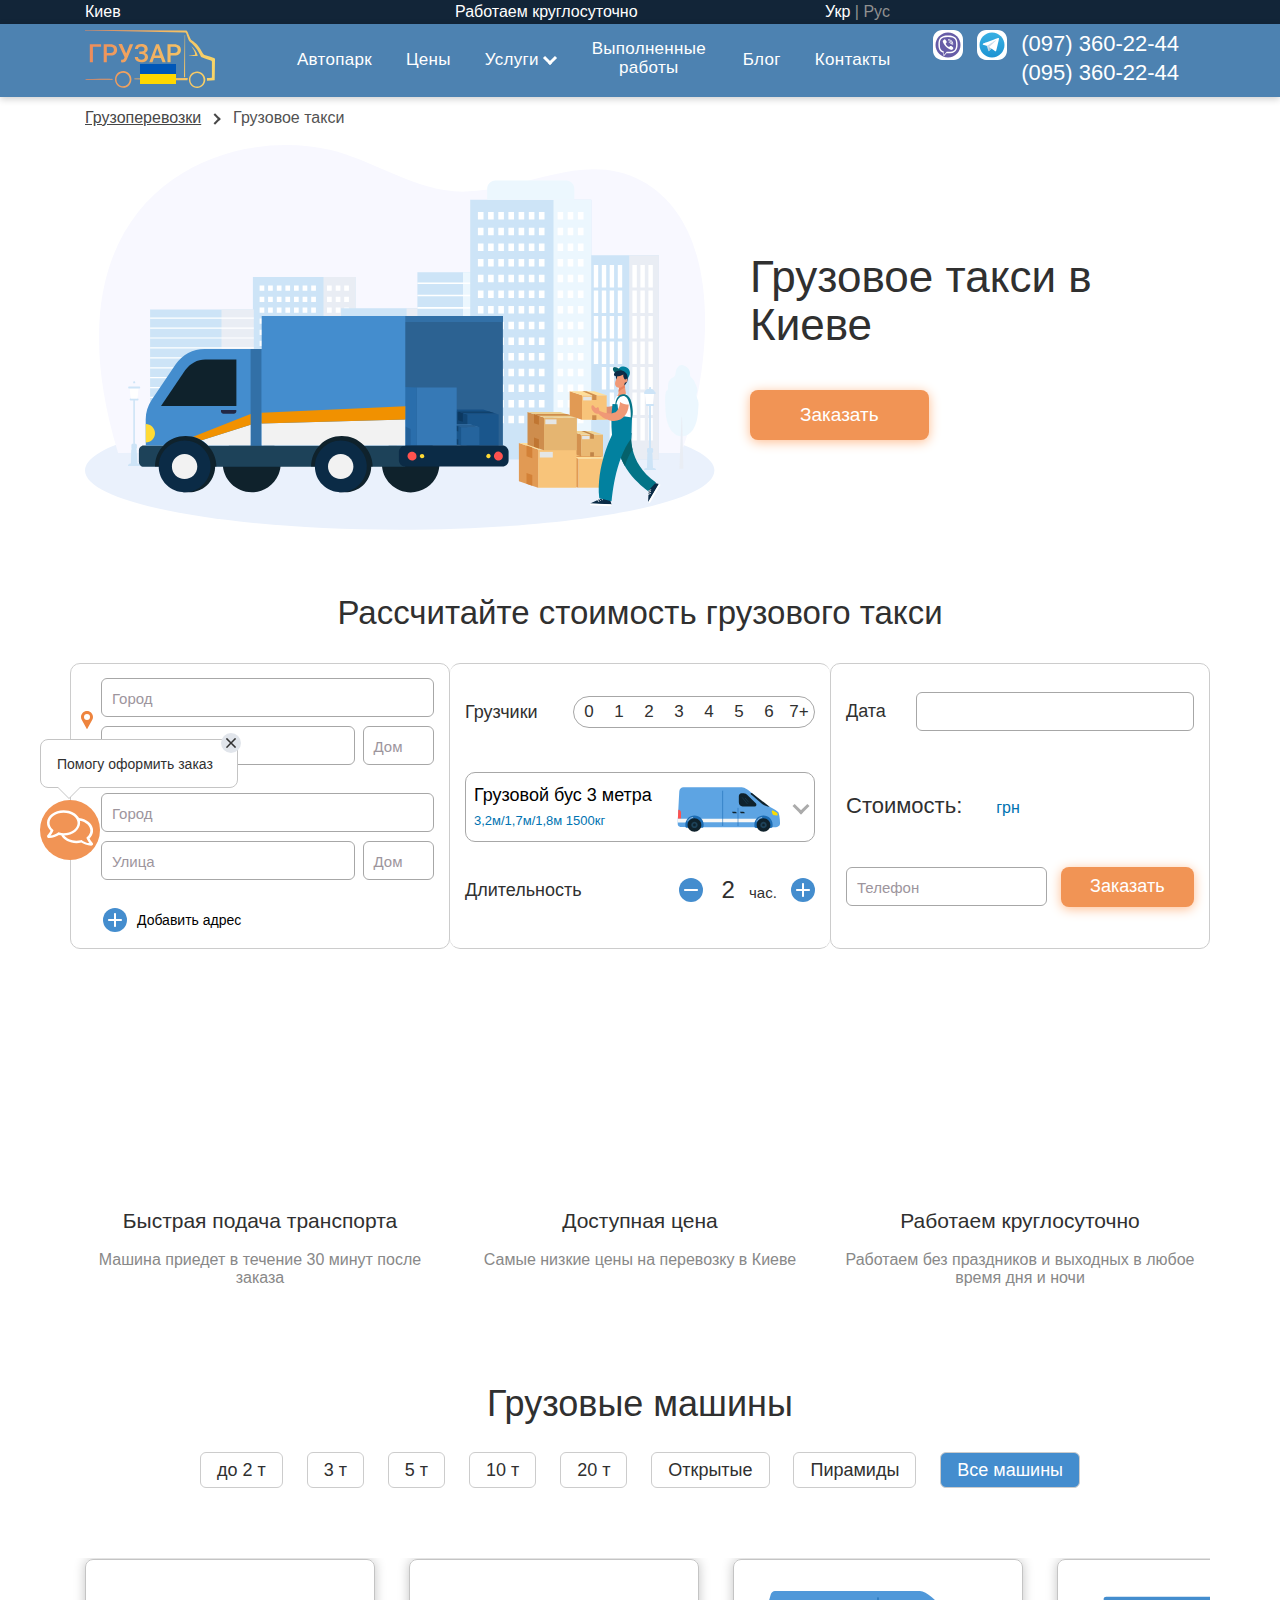
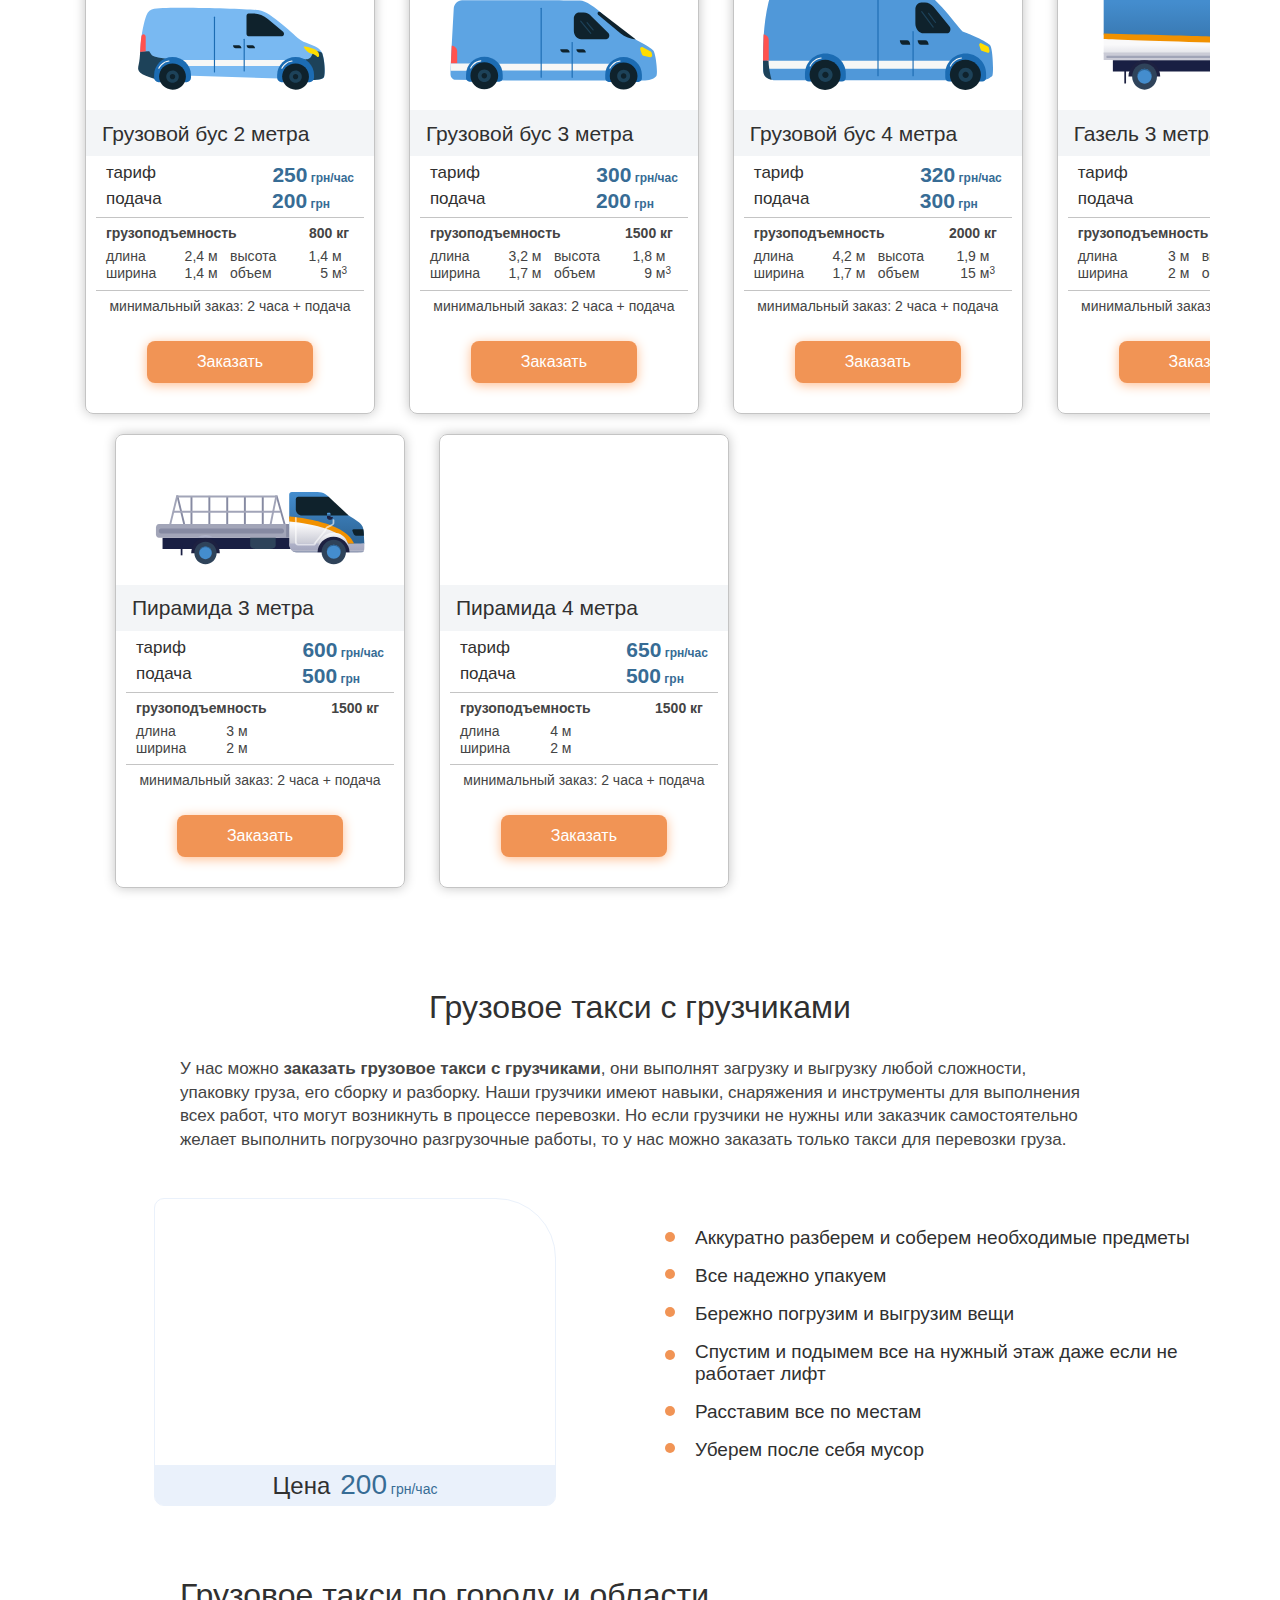
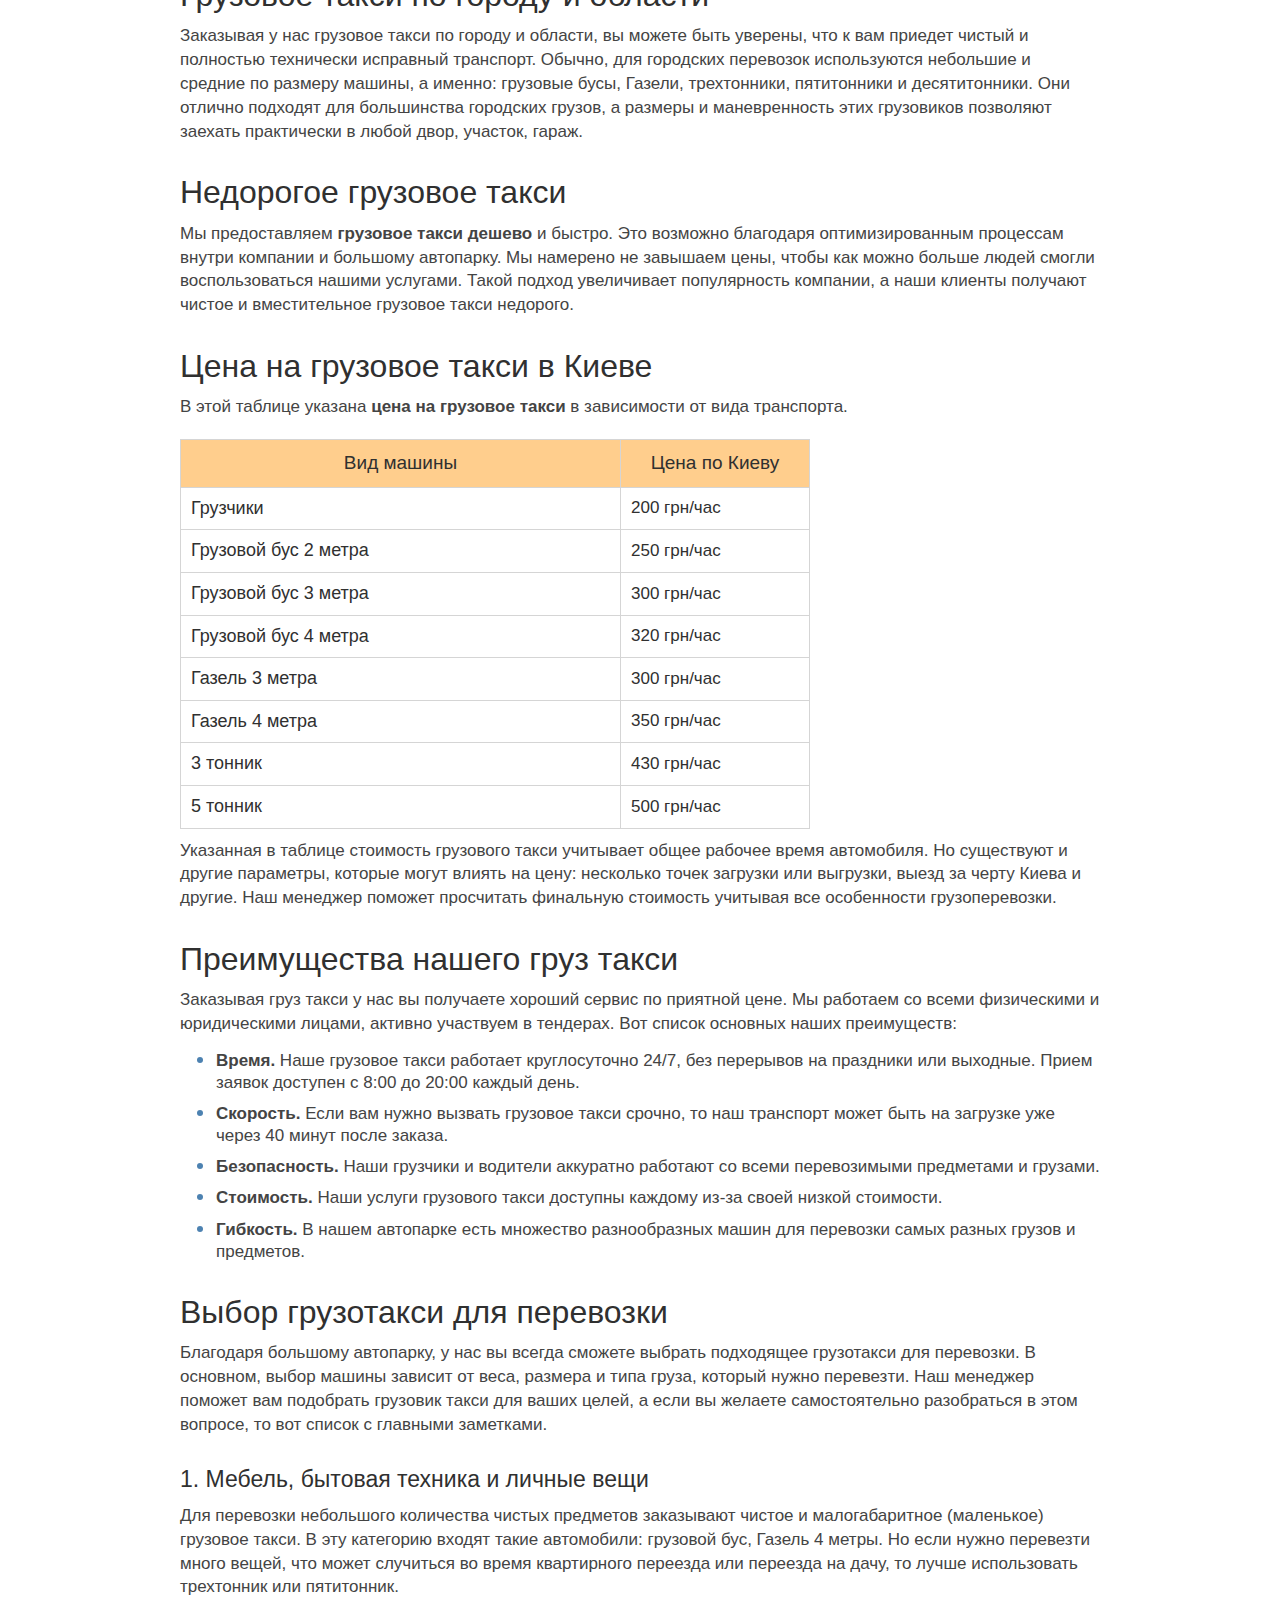
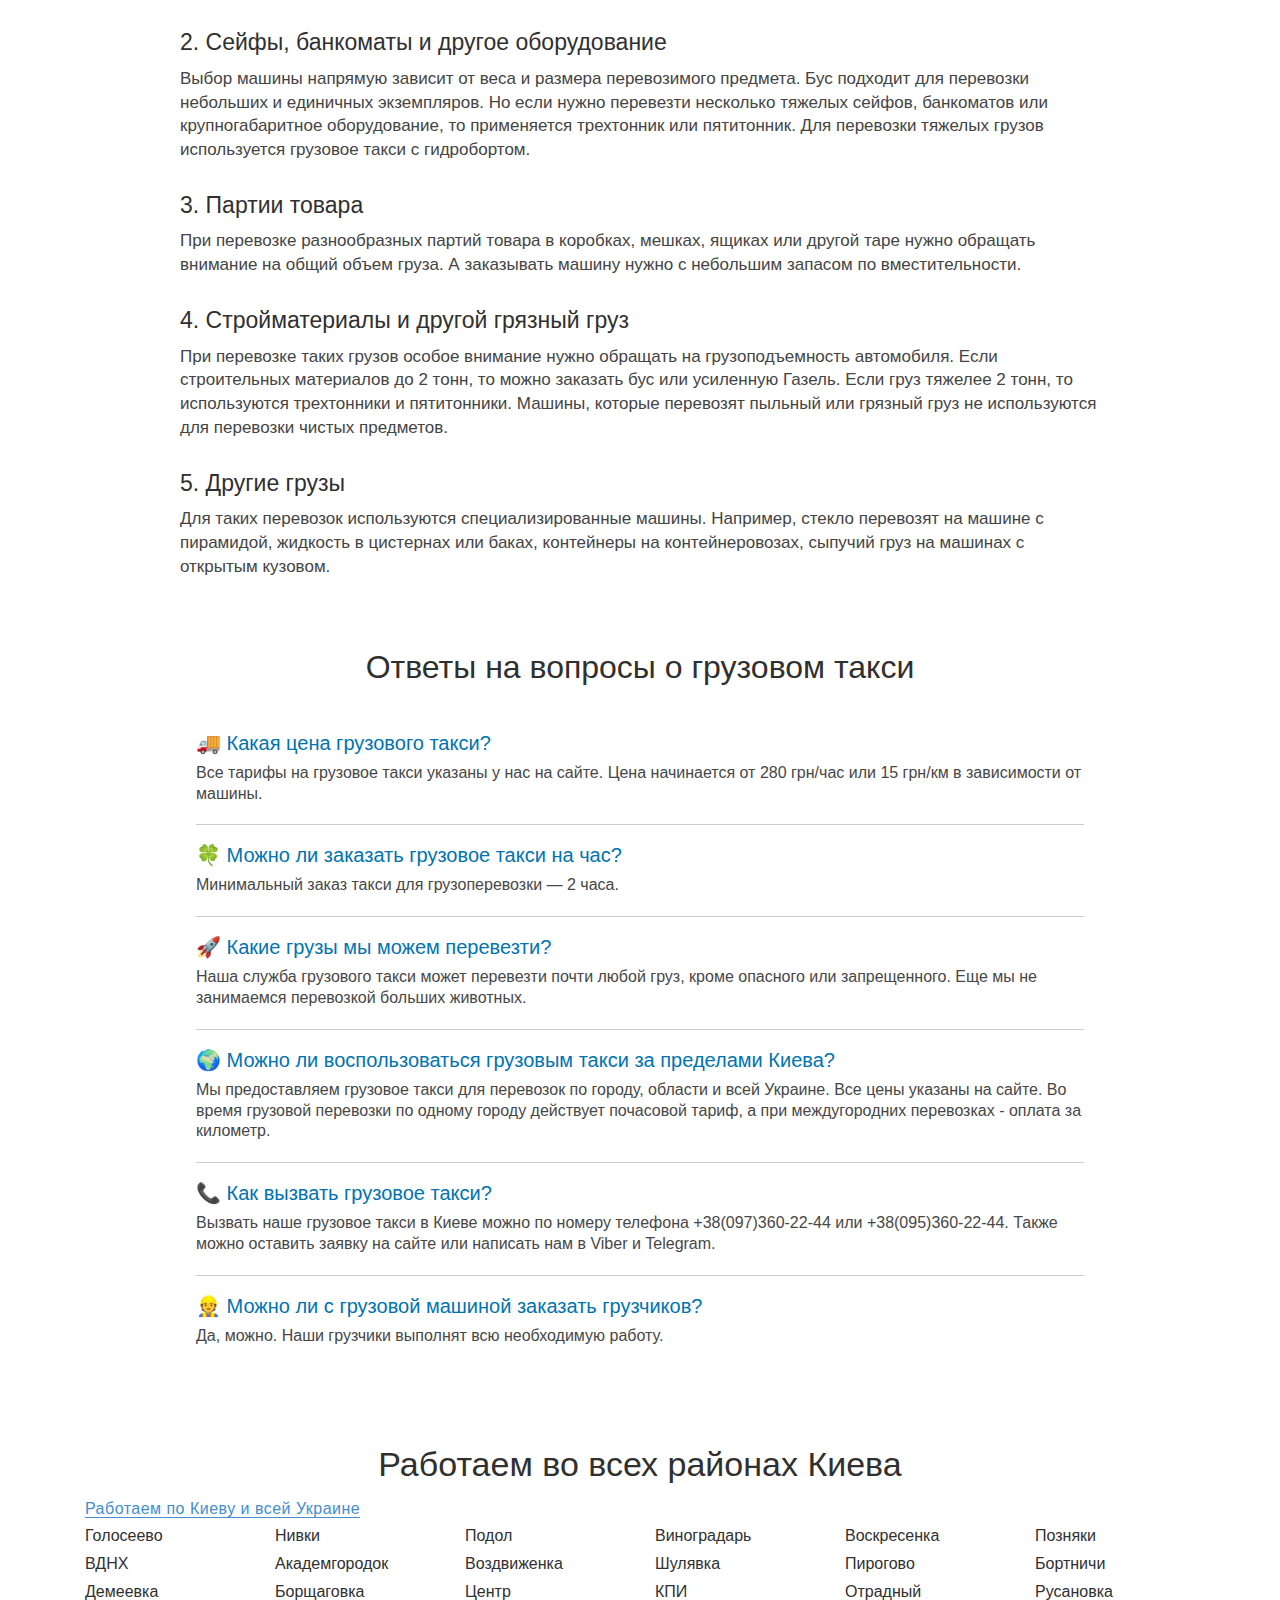
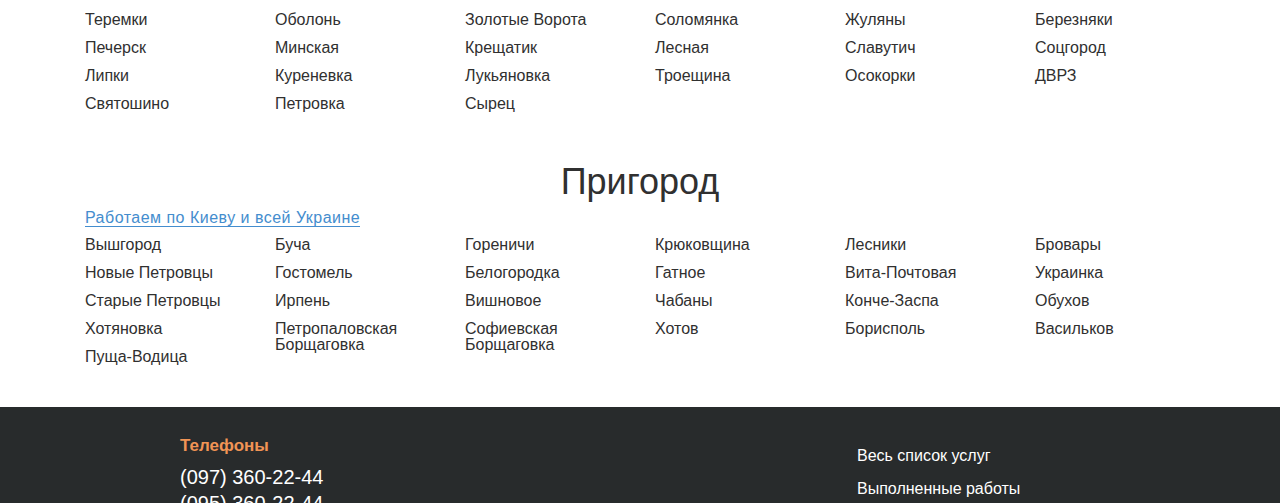
==== commit 54d7b8f4: "add fix start" ====
--- a/index.html
+++ b/index.html
@@ -29,7 +29,8 @@
 	<link rel="stylesheet" type="text/css" href="/css/air-datepicker.css"/>
 	<link rel="stylesheet" type="text/css" href="/css/calculator.css"/>
 	<link rel="stylesheet" type="text/css" href="/css/services2.css"/>
-	
+	<script src="/js/jquery-3.5.1.min.js"></script>
+	<script src="/js/jquery.inputmask.min.js"></script>
 	<script type="application/ld+json">
 	{
 		"@context": "http://schema.org",
@@ -46,6 +47,7 @@
 		}
 	}
 	</script>
+
 	<!-- Google Tag Manager -->
 	<script>(function(w,d,s,l,i){w[l]=w[l]||[];w[l].push({'gtm.start':
 	new Date().getTime(),event:'gtm.js'});var f=d.getElementsByTagName(s)[0],
@@ -161,7 +163,7 @@
 				<li class="main-breadcrumbs-active-link" itemprop="itemListElement" itemscope itemtype="https://schema.org/ListItem"><span itemprop="name">Грузовое такси</span><meta itemprop="position" content="2" /></li>
 			</ul>
 			<div class="row align-items-center">
-				<div class="col-12 col-sm-6 col-lg-7"><img src="/images/cargo-taxi.svg" width="630" height="auto" alt="Грузовое такси"></div>
+				<div class="col-12 col-sm-6 col-lg-7"><img src="/images/cargo-taxi.svg" width="630" height="390" alt="Грузовое такси"></div>
 				<div class="col-12 col-sm-6 col-lg-5 banner-text">
 					<h1>Грузовое такси в Киеве</h1>
 					<div class="banner-buy"><button class="open-phone-form default banner-size" type="button" data-type="Кнопка с баннера">Заказать</button></div>
@@ -471,21 +473,21 @@
 		<div class="container">
 			<div class="row">
 				<div class="col-12 col-md-4 item">
-					<img src="/images/fast.svg" width="220" height="auto" alt="Грузовая машина с таймером">
+					<img src="/images/fast.svg" width="220" height="194" alt="Грузовая машина с таймером">
 					<div class="b-item-text">
 						<span class="item-title">Быстрая подача транспорта</span>
 						<span class="item-description">Машина приедет в течение 30 минут после заказа</span>
 					</div>
 				</div>
 				<div class="col-12 col-md-4 item">
-					<img src="/images/cheap.svg" width="220" height="auto" alt="Кошелек с деньгами">
+					<img src="/images/cheap.svg" width="220" height="194" alt="Кошелек с деньгами">
 					<div class="b-item-text">
 						<span class="item-title">Доступная цена</span>
 						<span class="item-description">Самые низкие цены на перевозку в Киеве</span>
 					</div>
 				</div>
 				<div class="col-12 col-md-4 item">
-					<img src="/images/round-the-clock.svg" width="220" height="auto" alt="Календарь">
+					<img src="/images/round-the-clock.svg" width="220" height="194" alt="Календарь">
 					<div class="b-item-text">
 						<span class="item-title">Работаем круглосуточно</span>
 						<span class="item-description">Работаем без праздников и выходных в любое время дня и ночи</span>
@@ -515,7 +517,7 @@
 				<div class="col-12 all-cars">
 					<div class="slider-wrapper">
 						<div class="car-card active" data-id="first">
-							<div class="image-block"><img src="/images/cars/car-bus-2-meters.svg" width="230" height="auto" alt="Грузовой бус 2 метра"></div>
+							<div class="image-block"><img src="/images/cars/car-bus-2-meters.svg" width="230" height="100" alt="Грузовой бус 2 метра"></div>
 							<div class="title-block">Грузовой бус 2 метра</div>
 							<div class="description-block">
 								<div class="price-block">
@@ -538,7 +540,7 @@
 							<div class="buy"><button class="open-phone-form default middle-size" type="button" data-type="Грузовой бус 2 метра" data-title="Грузовой бус 2 метра">Заказать</button></div>
 						</div>
 						<div class="car-card active" data-id="first">
-							<div class="image-block"><img src="/images/cars/car-bus-3-meters.svg" width="230" height="auto" alt="Грузовой бус 3 метра"></div>
+							<div class="image-block"><img src="/images/cars/car-bus-3-meters.svg" width="230" height="100" alt="Грузовой бус 3 метра"></div>
 							<div class="title-block">Грузовой бус 3 метра</div>
 							<div class="description-block">
 								<div class="price-block">
@@ -561,7 +563,7 @@
 							<div class="buy"><button class="open-phone-form default middle-size" type="button" data-type="Грузовой бус 3 метра" data-title="Грузовой бус 3 метра">Заказать</button></div>
 						</div>
 						<div class="car-card active" data-id="first">
-							<div class="image-block"><img src="/images/cars/car-bus-4-meters.svg" width="230" height="auto" alt="Грузовой бус 4 метра"></div>
+							<div class="image-block"><img src="/images/cars/car-bus-4-meters.svg" width="230" height="100" alt="Грузовой бус 4 метра"></div>
 							<div class="title-block">Грузовой бус 4 метра</div>
 							<div class="description-block">
 								<div class="price-block">
@@ -584,7 +586,7 @@
 							<div class="buy"><button class="open-phone-form default middle-size" type="button" data-type="Грузовой бус 4 метра" data-title="Грузовой бус 4 метра">Заказать</button></div>
 						</div>
 						<div class="car-card active" data-id="first">
-							<div class="image-block"><img src="/images/cars/car-gazel-3-meters.svg" width="230" height="auto" alt="Машина Газель 3 метра"></div>
+							<div class="image-block"><img src="/images/cars/car-gazel-3-meters.svg" width="230" height="100" alt="Машина Газель 3 метра"></div>
 							<div class="title-block">Газель 3 метра</div>
 							<div class="description-block">
 								<div class="price-block">
@@ -607,7 +609,7 @@
 							<div class="buy"><button class="open-phone-form default middle-size" type="button" data-type="Газель 3 метра" data-title="Газель 3 метра">Заказать</button></div>
 						</div>
 						<div class="car-card active" data-id="first">
-							<div class="image-block"><img src="/images/cars/car-gazal-4-meters.svg" width="230" height="auto" alt="Машина Газель 4 метра тент"></div>
+							<div class="image-block"><img src="/images/cars/car-gazal-4-meters.svg" width="230" height="100" alt="Машина Газель 4 метра тент"></div>
 							<div class="title-block">Газель 4 метра тент</div>
 							<div class="description-block">
 								<div class="price-block">
@@ -630,7 +632,7 @@
 							<div class="buy"><button class="open-phone-form default middle-size" type="button" data-type="Газель 4 метра тент" data-title="Газель 4 метра тент">Заказать</button></div>
 						</div>
 						<div class="car-card active" data-id="first">
-							<div class="image-block"><img src="/images/cars/car-gazal-4-meters-furgon.svg" width="230" height="auto" alt="Машина Газель 4 метра фургон"></div>
+							<div class="image-block"><img src="/images/cars/car-gazal-4-meters-furgon.svg" width="230" height="100" alt="Машина Газель 4 метра фургон"></div>
 							<div class="title-block">Газель 4 метра фургон</div>
 							<div class="description-block">
 								<div class="price-block">
@@ -653,7 +655,7 @@
 							<div class="buy"><button class="open-phone-form default middle-size" type="button" data-type="Газель 4 метра фургон" data-title="Газель 4 метра фургон">Заказать</button></div>
 						</div>
 						<div class="car-card active" data-id="second">
-							<div class="image-block"><img src="/images/cars/car-3-tons.svg" width="230" height="auto" alt="Машина 3 тонны тент"></div>
+							<div class="image-block"><img src="/images/cars/car-3-tons.svg" width="230" height="100" alt="Машина 3 тонны тент"></div>
 							<div class="title-block">3 тонны тент</div>
 							<div class="description-block">
 								<div class="price-block">
@@ -676,7 +678,7 @@
 							<div class="buy"><button class="open-phone-form default middle-size" type="button" data-type="3 тонны тент" data-title="3 тонны тент">Заказать</button></div>
 						</div>
 						<div class="car-card active" data-id="second">
-							<div class="image-block"><img src="/images/cars/car-3-tons-furgon.svg" width="230" height="auto" alt="Машина 3 тонны фургон"></div>
+							<div class="image-block"><img src="/images/cars/car-3-tons-furgon.svg" width="230" height="100" alt="Машина 3 тонны фургон"></div>
 							<div class="title-block">3 тонны фургон</div>
 							<div class="description-block">
 								<div class="price-block">
@@ -699,7 +701,7 @@
 							<div class="buy"><button class="open-phone-form default middle-size" type="button" data-type="3 тонны фургон" data-title="3 тонны фургон">Заказать</button></div>
 						</div>
 						<div class="car-card active" data-id="third">
-							<div class="image-block"><img src="/images/cars/car-5-tons.svg" width="230" height="auto" alt="Машина 5 тонн тент"></div>
+							<div class="image-block"><img src="/images/cars/car-5-tons.svg" width="230" height="100" alt="Машина 5 тонн тент"></div>
 							<div class="title-block">5 тонн тент</div>
 							<div class="description-block">
 								<div class="price-block">
@@ -722,7 +724,7 @@
 							<div class="buy"><button class="open-phone-form default middle-size" type="button" data-type="5 тонн тент" data-title="5 тонн тент">Заказать</button></div>
 						</div>
 						<div class="car-card active" data-id="third">
-							<div class="image-block"><img src="/images/cars/car-5-tons-furgon.svg" width="230" height="auto" alt="Машина 5 тонн фургон"></div>
+							<div class="image-block"><img src="/images/cars/car-5-tons-furgon.svg" width="230" height="100" alt="Машина 5 тонн фургон"></div>
 							<div class="title-block">5 тонн фургон</div>
 							<div class="description-block">
 								<div class="price-block">
@@ -745,7 +747,7 @@
 							<div class="buy"><button class="open-phone-form default middle-size" type="button" data-type="5 тонн фургон" data-title="5 тонн фургон">Заказать</button></div>
 						</div>
 						<div class="car-card active" data-id="fourth">
-							<div class="image-block"><img src="/images/cars/car-10-tons.svg" width="230" height="auto" alt="Машина 10 тонн тент и 7 метров"></div>
+							<div class="image-block"><img src="/images/cars/car-10-tons.svg" width="230" height="100" alt="Машина 10 тонн тент и 7 метров"></div>
 							<div class="title-block">10 тонн тент</div>
 							<div class="description-block">
 								<div class="price-block">
@@ -768,7 +770,7 @@
 							<div class="buy"><button class="open-phone-form default middle-size" type="button" data-type="10 тонн тент" data-title="10 тонн тент">Заказать</button></div>
 						</div>
 						<div class="car-card active" data-id="fourth">
-							<div class="image-block"><img src="/images/cars/car-10-tons-furgon.svg" width="230" height="auto" alt="Машина 10 тонн фургон и 7 метров"></div>
+							<div class="image-block"><img src="/images/cars/car-10-tons-furgon.svg" width="230" height="100" alt="Машина 10 тонн фургон и 7 метров"></div>
 							<div class="title-block">10 тонн фургон</div>
 							<div class="description-block">
 								<div class="price-block">
@@ -791,7 +793,7 @@
 							<div class="buy"><button class="open-phone-form default middle-size" type="button" data-type="10 тонн фургон" data-title="10 тонн фургон">Заказать</button></div>
 						</div>
 						<div class="car-card active" data-id="fifth">
-							<div class="image-block"><img src="/images/cars/car-20-tons.svg" width="230" height="auto" alt="Машина Фура 20 тонн тент и 13,5 метров"></div>
+							<div class="image-block"><img src="/images/cars/car-20-tons.svg" width="230" height="100" alt="Машина Фура 20 тонн тент и 13,5 метров"></div>
 							<div class="title-block">Фура 20 тонн тент</div>
 							<div class="description-block">
 								<div class="price-block">
@@ -814,7 +816,7 @@
 							<div class="buy"><button class="open-phone-form default middle-size" type="button" data-type="Фура 20 тонн тент" data-title="Фуру тент 20 тонн">Заказать</button></div>
 						</div>
 						<div class="car-card active" data-id="fifth">
-							<div class="image-block"><img src="/images/cars/car-20-tons-furgon.svg" width="230" height="auto" alt="Машина Фура 20 тонн фургон и 13,5 метров"></div>
+							<div class="image-block"><img src="/images/cars/car-20-tons-furgon.svg" width="230" height="100" alt="Машина Фура 20 тонн фургон и 13,5 метров"></div>
 							<div class="title-block">Фура 20 тонн фургон</div>
 							<div class="description-block">
 								<div class="price-block">
@@ -837,7 +839,7 @@
 							<div class="buy"><button class="open-phone-form default middle-size" type="button" data-type="Фура 20 тонн фургон" data-title="Фуру фургон 20 тонн">Заказать</button></div>
 						</div>
 						<div class="car-card active" data-id="sixth">
-							<div class="image-block"><img src="/images/cars/car-open-3-meters.svg" width="230" height="auto" alt="Машина борт 3 метра"></div>
+							<div class="image-block"><img src="/images/cars/car-open-3-meters.svg" width="230" height="100" alt="Машина борт 3 метра"></div>
 							<div class="title-block">Борт 3 метра</div>
 							<div class="description-block">
 								<div class="price-block">
@@ -859,7 +861,7 @@
 							<div class="buy"><button class="open-phone-form default middle-size" type="button" data-type="Борт 3 метра" data-title="Борт 3 метра">Заказать</button></div>
 						</div>
 						<div class="car-card active" data-id="sixth">
-							<div class="image-block"><img src="/images/cars/car-open-4-meters.svg" width="230" height="auto" alt="Машина борт 4 метра"></div>
+							<div class="image-block"><img src="/images/cars/car-open-4-meters.svg" width="230" height="100" alt="Машина борт 4 метра"></div>
 							<div class="title-block">Борт 4 метра</div>
 							<div class="description-block">
 								<div class="price-block">
@@ -881,7 +883,7 @@
 							<div class="buy"><button class="open-phone-form default middle-size" type="button" data-type="Борт 4 метра" data-title="Борт 4 метра">Заказать</button></div>
 						</div>
 						<div class="car-card active" data-id="seventh">
-							<div class="image-block"><img src="/images/cars/car-glass-3-meters.svg" width="230" height="auto" alt="Машина Пирамида 3 метра"></div>
+							<div class="image-block"><img src="/images/cars/car-glass-3-meters.svg" width="230" height="100" alt="Машина Пирамида 3 метра"></div>
 							<div class="title-block">Пирамида 3 метра</div>
 							<div class="description-block">
 								<div class="price-block">
@@ -900,7 +902,7 @@
 							<div class="buy"><button class="open-phone-form default middle-size" type="button" data-type="Пирамида 3 метра" data-title="Пирамиду 3 метра">Заказать</button></div>
 						</div>
 						<div class="car-card active" data-id="seventh">
-							<div class="image-block"><img src="/images/cars/car-glass-4-meters.svg" width="230" height="auto" alt="Машина Пирамида 4 метра"></div>
+							<div class="image-block"><img src="/images/cars/car-glass-4-meters.svg" width="230" height="100" alt="Машина Пирамида 4 метра"></div>
 							<div class="title-block">Пирамида 4 метра</div>
 							<div class="description-block">
 								<div class="price-block">
@@ -936,7 +938,7 @@
 			<div class="row justify-content-center">
 				<div class="col-12 col-md-6 img-item">
 					<div class="mover-icon">
-						<img src="/images/mover.svg" alt="Грузовое такси с грузчиками" title="Грузчик компании Гузар с коробками" width="400" height="auto">
+						<img src="/images/mover.svg" alt="Грузовое такси с грузчиками" title="Грузчик компании Гузар с коробками" width="400" height="256">
 						<div class="price-mover"><span class="title">Цена</span><span class="price" data-number="0">200</span><span class="curency"> грн/час</span></div>
 					</div>
 				</div>
@@ -1282,8 +1284,7 @@
 		</div>
 	</div>
 	<script src="/js/air-datepicker.js"></script>
-	<script src="/js/jquery-3.5.1.min.js"></script>
-	<script src="/js/jquery.inputmask.min.js"></script>
+
 	<script src="/js/jq-calculate.js"></script>
 	<script src="/js/script.js"></script>
 </body>
